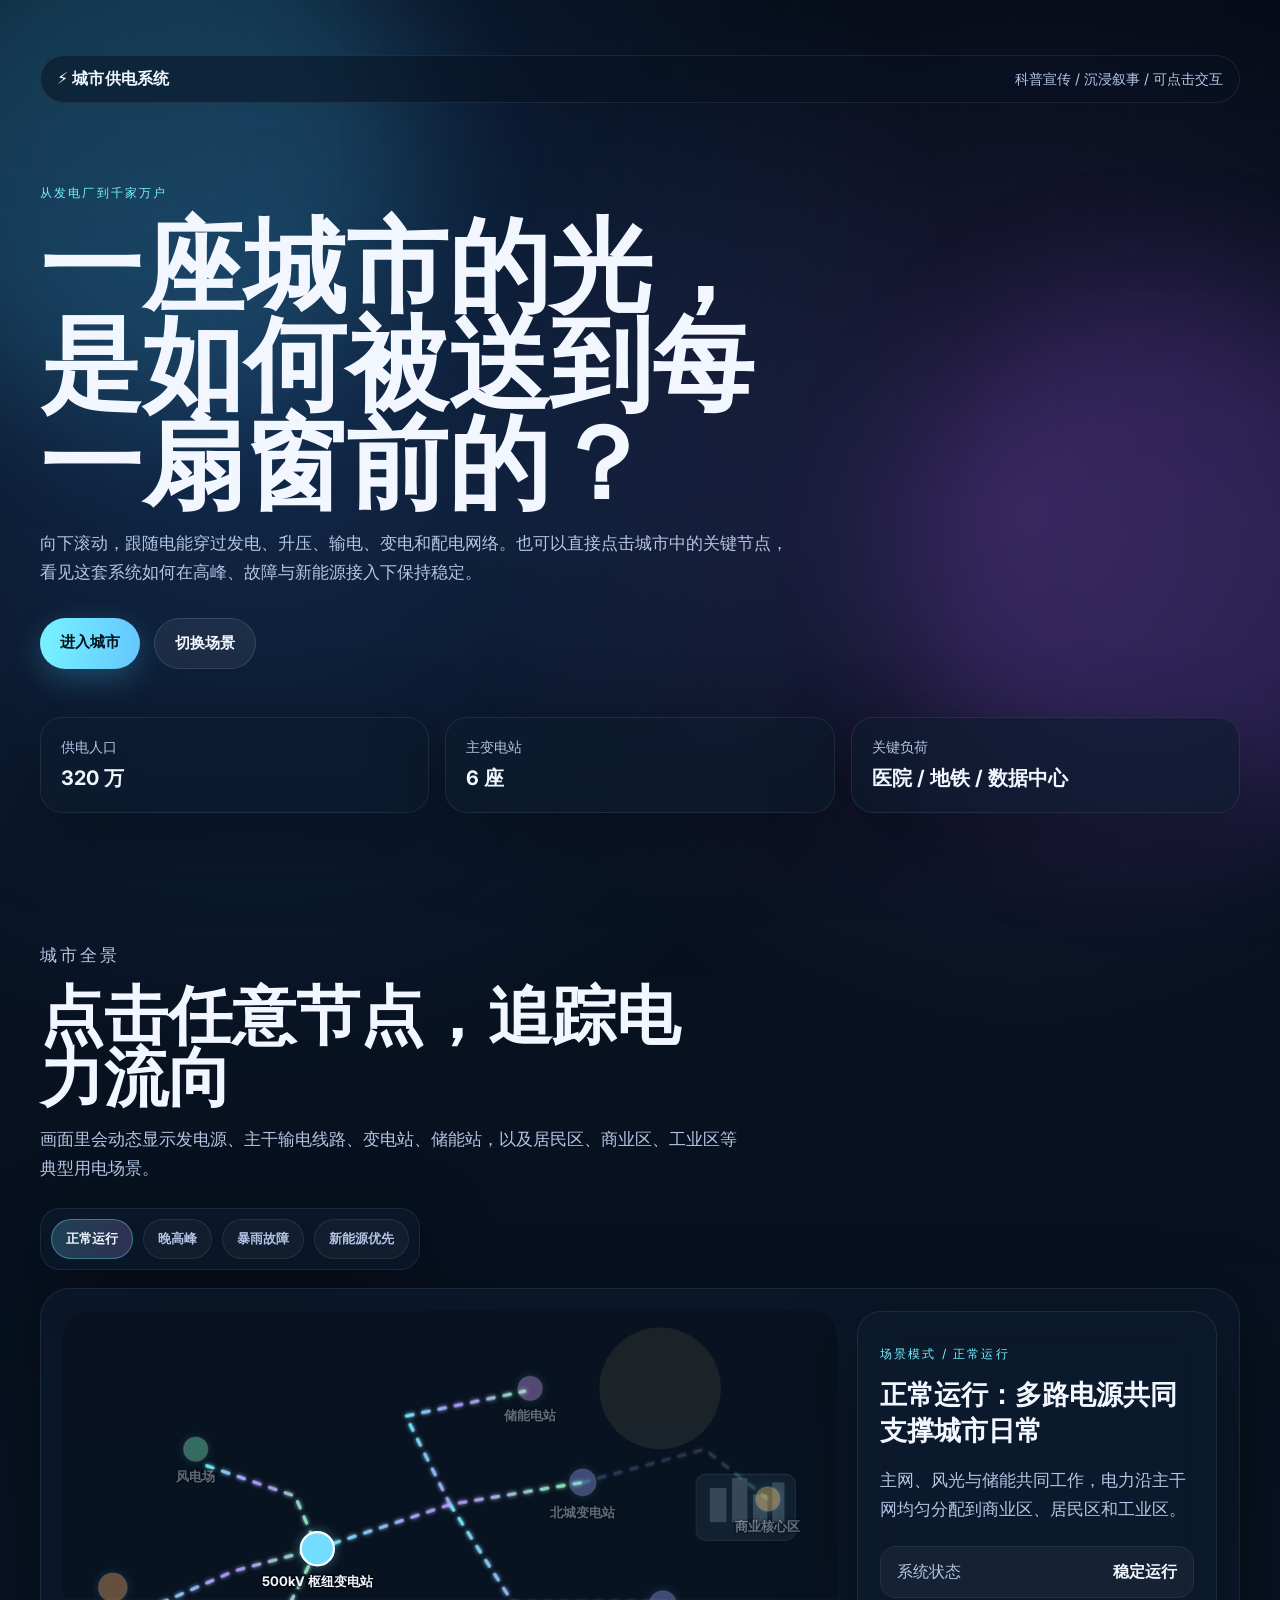
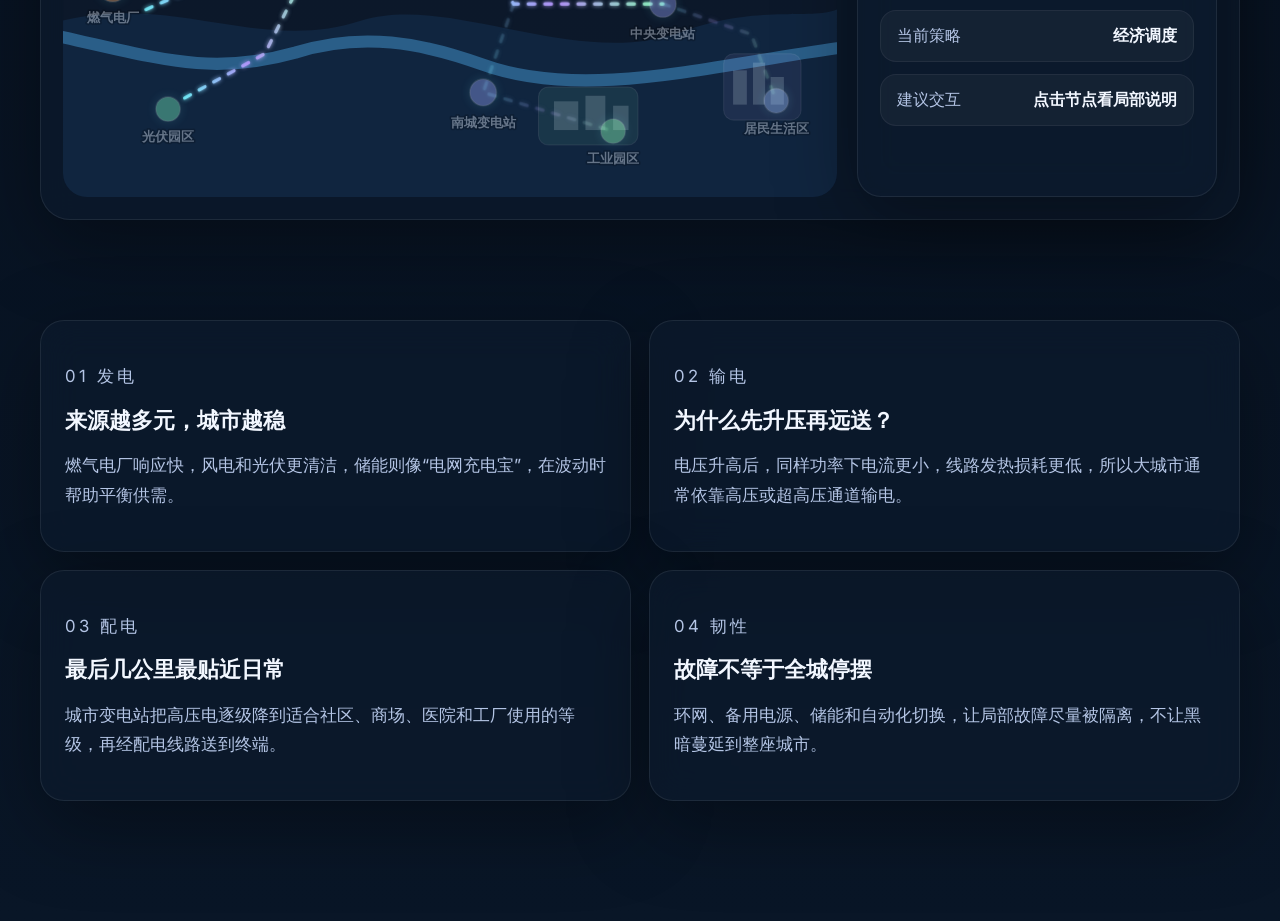
==== index.html @ 96abfd50 "initial deploy for city power immersive" ====
<!DOCTYPE html>
<html lang="zh-CN">
<head>
  <meta charset="UTF-8" />
  <meta name="viewport" content="width=device-width, initial-scale=1.0" />
  <title>城市供电系统 · 沉浸式科普</title>
  <link rel="preconnect" href="https://fonts.googleapis.com">
  <link rel="preconnect" href="https://fonts.gstatic.com" crossorigin>
  <link href="https://fonts.googleapis.com/css2?family=Inter:wght@400;500;600;700;800&display=swap" rel="stylesheet">
  <link rel="stylesheet" href="./styles.css" />
</head>
<body>
  <div class="ambient ambient-a"></div>
  <div class="ambient ambient-b"></div>
  <div class="grid"></div>

  <header class="hero section">
    <nav class="topbar">
      <div class="brand">⚡ 城市供电系统</div>
      <div class="tag">科普宣传 / 沉浸叙事 / 可点击交互</div>
    </nav>

    <div class="hero-copy reveal">
      <p class="eyebrow">从发电厂到千家万户</p>
      <h1>一座城市的光，<br/>是如何被送到每一扇窗前的？</h1>
      <p class="lede">向下滚动，跟随电能穿过发电、升压、输电、变电和配电网络。也可以直接点击城市中的关键节点，看见这套系统如何在高峰、故障与新能源接入下保持稳定。</p>
      <div class="hero-actions">
        <a href="#scene" class="button primary">进入城市</a>
        <button class="button secondary" id="cycle-mode">切换场景</button>
      </div>
    </div>

    <div class="hero-stats reveal">
      <div class="stat-card"><span>供电人口</span><strong>320 万</strong></div>
      <div class="stat-card"><span>主变电站</span><strong>6 座</strong></div>
      <div class="stat-card"><span>关键负荷</span><strong>医院 / 地铁 / 数据中心</strong></div>
    </div>
  </header>

  <main>
    <section id="scene" class="section scene-section">
      <div class="section-copy reveal">
        <p class="eyebrow">城市全景</p>
        <h2>点击任意节点，追踪电力流向</h2>
        <p>画面里会动态显示发电源、主干输电线路、变电站、储能站，以及居民区、商业区、工业区等典型用电场景。</p>
      </div>

      <div class="scene-wrap reveal">
        <div class="mode-panel">
          <button class="mode active" data-mode="normal">正常运行</button>
          <button class="mode" data-mode="peak">晚高峰</button>
          <button class="mode" data-mode="storm">暴雨故障</button>
          <button class="mode" data-mode="green">新能源优先</button>
        </div>

        <div class="scene-shell">
          <svg class="power-scene" viewBox="0 0 1400 880" role="img" aria-label="城市供电系统示意图">
            <defs>
              <linearGradient id="flowGradient" x1="0%" x2="100%">
                <stop offset="0%" stop-color="#77f2ff"/>
                <stop offset="50%" stop-color="#b995ff"/>
                <stop offset="100%" stop-color="#8dffb9"/>
              </linearGradient>
              <filter id="glow"><feGaussianBlur stdDeviation="4" result="blur"/><feMerge><feMergeNode in="blur"/><feMergeNode in="SourceGraphic"/></feMerge></filter>
            </defs>

            <g class="backdrop">
              <circle cx="1080" cy="140" r="110" class="halo"/>
              <rect x="0" y="520" width="1400" height="360" class="ground"/>
              <path d="M0 560 C200 510 360 620 540 560 C700 510 930 650 1120 580 C1260 530 1350 560 1400 540 L1400 880 L0 880 Z" class="terrain"/>
              <path d="M0 590 C180 630 270 660 420 618 C540 580 650 600 760 640 C940 705 1170 642 1400 610" class="river"/>
            </g>

            <g class="flow-lines" filter="url(#glow)">
              <path class="flow-line source-link" d="M150 540 L310 470 L460 430"/>
              <path class="flow-line source-link" d="M260 280 L420 335 L460 430"/>
              <path class="flow-line source-link" d="M220 700 L365 620 L460 430"/>
              <path class="flow-line trunk-link" d="M460 430 L700 350 L940 310"/>
              <path class="flow-line trunk-link" d="M700 350 L815 530 L1085 530"/>
              <path class="flow-line branch-link" d="M940 310 L1160 250 L1275 340"/>
              <path class="flow-line branch-link" d="M1085 530 L1245 585 L1290 705"/>
              <path class="flow-line branch-link" d="M815 530 L760 690 L995 760"/>
              <path class="flow-line storage-link" d="M700 350 L620 190 L835 145"/>
            </g>

            <g class="city-clusters">
              <rect x="1145" y="295" width="180" height="120" rx="18" class="district district-commercial"/>
              <rect x="1195" y="620" width="140" height="120" rx="18" class="district district-residential"/>
              <rect x="860" y="680" width="180" height="105" rx="18" class="district district-industrial"/>
            </g>

            <g class="mini-buildings">
              <rect x="1170" y="320" width="30" height="62" class="building"/>
              <rect x="1210" y="302" width="28" height="80" class="building"/>
              <rect x="1248" y="332" width="26" height="50" class="building"/>
              <rect x="1283" y="310" width="22" height="72" class="building"/>

              <rect x="1212" y="650" width="25" height="62" class="building"/>
              <rect x="1248" y="636" width="22" height="76" class="building"/>
              <rect x="1280" y="662" width="24" height="50" class="building"/>

              <rect x="888" y="706" width="44" height="52" class="building"/>
              <rect x="945" y="696" width="36" height="62" class="building"/>
              <rect x="995" y="714" width="28" height="44" class="building"/>
            </g>

            <g class="node-layer">
              <g class="node pulse" data-node="thermal" tabindex="0" transform="translate(90 500)">
                <circle r="26" class="node-core source"/>
                <text y="62">燃气电厂</text>
              </g>
              <g class="node pulse" data-node="wind" tabindex="0" transform="translate(240 250)">
                <circle r="22" class="node-core renewable"/>
                <text y="58">风电场</text>
              </g>
              <g class="node pulse" data-node="solar" tabindex="0" transform="translate(190 720)">
                <circle r="22" class="node-core renewable"/>
                <text y="58">光伏园区</text>
              </g>
              <g class="node pulse major" data-node="hub" tabindex="0" transform="translate(460 430)">
                <circle r="30" class="node-core hub"/>
                <text y="68">500kV 枢纽变电站</text>
              </g>
              <g class="node pulse" data-node="storage" tabindex="0" transform="translate(845 140)">
                <circle r="22" class="node-core storage"/>
                <text y="58">储能电站</text>
              </g>
              <g class="node pulse" data-node="subnorth" tabindex="0" transform="translate(940 310)">
                <circle r="24" class="node-core substation"/>
                <text y="62">北城变电站</text>
              </g>
              <g class="node pulse" data-node="subcentral" tabindex="0" transform="translate(1085 530)">
                <circle r="24" class="node-core substation"/>
                <text y="62">中央变电站</text>
              </g>
              <g class="node pulse" data-node="subsouth" tabindex="0" transform="translate(760 690)">
                <circle r="24" class="node-core substation"/>
                <text y="62">南城变电站</text>
              </g>
              <g class="node pulse" data-node="commercial" tabindex="0" transform="translate(1275 340)">
                <circle r="22" class="node-core load critical"/>
                <text y="58">商业核心区</text>
              </g>
              <g class="node pulse" data-node="residential" tabindex="0" transform="translate(1290 705)">
                <circle r="22" class="node-core load"/>
                <text y="58">居民生活区</text>
              </g>
              <g class="node pulse" data-node="industrial" tabindex="0" transform="translate(995 760)">
                <circle r="22" class="node-core load industrial"/>
                <text y="58">工业园区</text>
              </g>
            </g>
          </svg>

          <aside class="info-panel" id="info-panel">
            <div class="panel-top">
              <p class="eyebrow" id="panel-kicker">系统总览</p>
              <h3 id="panel-title">城市供电是一个“接力系统”</h3>
            </div>
            <p id="panel-description">发电源先把一次能源转成电，再经过升压远距离输送，到了城区通过变电站降压，最后送进楼宇、工厂和交通设施。点击左侧节点可以查看它在整张网络中的作用。</p>
            <ul class="panel-metrics" id="panel-metrics">
              <li><span>当前负载</span><strong>68%</strong></li>
              <li><span>供电影响</span><strong>全城主干网</strong></li>
              <li><span>科普重点</span><strong>升压降损 / 分层调度</strong></li>
            </ul>
          </aside>
        </div>
      </div>
    </section>

    <section class="section story-section">
      <div class="story-grid reveal">
        <article class="story-card">
          <p class="eyebrow">01 发电</p>
          <h3>来源越多元，城市越稳</h3>
          <p>燃气电厂响应快，风电和光伏更清洁，储能则像“电网充电宝”，在波动时帮助平衡供需。</p>
        </article>
        <article class="story-card">
          <p class="eyebrow">02 输电</p>
          <h3>为什么先升压再远送？</h3>
          <p>电压升高后，同样功率下电流更小，线路发热损耗更低，所以大城市通常依靠高压或超高压通道输电。</p>
        </article>
        <article class="story-card">
          <p class="eyebrow">03 配电</p>
          <h3>最后几公里最贴近日常</h3>
          <p>城市变电站把高压电逐级降到适合社区、商场、医院和工厂使用的等级，再经配电线路送到终端。</p>
        </article>
        <article class="story-card">
          <p class="eyebrow">04 韧性</p>
          <h3>故障不等于全城停摆</h3>
          <p>环网、备用电源、储能和自动化切换，让局部故障尽量被隔离，不让黑暗蔓延到整座城市。</p>
        </article>
      </div>
    </section>
  </main>

  <script src="./script.js"></script>
</body>
</html>
---- styles.css ----
:root {
  --bg: #07111f;
  --bg-soft: rgba(10, 24, 42, 0.74);
  --line: rgba(132, 224, 255, 0.36);
  --text: #f2f7ff;
  --muted: #b4c5e5;
  --cyan: #77f2ff;
  --violet: #b995ff;
  --green: #8dffb9;
  --amber: #ffc870;
  --danger: #ff7f96;
  --card: rgba(13, 27, 46, 0.64);
  --shadow: 0 24px 80px rgba(0, 0, 0, 0.35);
}

* { box-sizing: border-box; }
html { scroll-behavior: smooth; }
body {
  margin: 0;
  font-family: "Inter", system-ui, sans-serif;
  color: var(--text);
  background:
    radial-gradient(circle at 20% 15%, rgba(67, 144, 255, 0.22), transparent 30%),
    radial-gradient(circle at 80% 20%, rgba(179, 108, 255, 0.16), transparent 25%),
    linear-gradient(180deg, #040b16 0%, #07111f 42%, #091627 100%);
  min-height: 100vh;
  overflow-x: hidden;
}

.ambient {
  position: fixed;
  inset: auto;
  width: 34rem;
  height: 34rem;
  border-radius: 50%;
  filter: blur(70px);
  opacity: .18;
  pointer-events: none;
}
.ambient-a { top: -8rem; left: -8rem; background: #47d5ff; }
.ambient-b { right: -10rem; top: 18rem; background: #a45dff; }
.grid {
  position: fixed;
  inset: 0;
  background-image: linear-gradient(rgba(255,255,255,.04) 1px, transparent 1px), linear-gradient(90deg, rgba(255,255,255,.04) 1px, transparent 1px);
  background-size: 42px 42px;
  mask-image: linear-gradient(180deg, rgba(255,255,255,.35), transparent 90%);
  pointer-events: none;
}

.section { position: relative; width: min(1200px, calc(100% - 40px)); margin: 0 auto; }
.hero { min-height: 100vh; display: grid; align-content: center; padding: 28px 0 60px; }
.topbar {
  display: flex; justify-content: space-between; align-items: center;
  padding: 12px 16px; margin-bottom: 70px;
  border: 1px solid rgba(255,255,255,.08); border-radius: 999px;
  background: rgba(9, 19, 35, .55); backdrop-filter: blur(14px);
}
.brand { font-weight: 800; letter-spacing: .02em; }
.tag { color: var(--muted); font-size: 14px; }
.hero-copy { max-width: 760px; }
.eyebrow { text-transform: uppercase; letter-spacing: .18em; font-size: 12px; color: var(--cyan); margin-bottom: 14px; }
.hero h1, .section h2 { margin: 0 0 18px; line-height: .96; }
.hero h1 { font-size: clamp(3rem, 8vw, 6.6rem); font-weight: 800; }
.lede, .section-copy p, .story-card p, #panel-description { color: var(--muted); line-height: 1.75; font-size: 1.05rem; }
.hero-actions { display: flex; gap: 14px; margin-top: 30px; flex-wrap: wrap; }
.button {
  appearance: none; border: 0; cursor: pointer; text-decoration: none;
  padding: 14px 20px; border-radius: 999px; font-weight: 700; font-size: .95rem;
  transition: transform .25s ease, box-shadow .25s ease, background .25s ease;
}
.button:hover { transform: translateY(-2px); }
.primary { background: linear-gradient(90deg, var(--cyan), #65c7ff); color: #04111b; box-shadow: 0 10px 30px rgba(88, 208, 255, .25); }
.secondary { background: rgba(255,255,255,.06); color: var(--text); border: 1px solid rgba(255,255,255,.12); }
.hero-stats { margin-top: 48px; display: grid; grid-template-columns: repeat(3, minmax(0, 1fr)); gap: 16px; }
.stat-card, .story-card, .info-panel, .scene-shell, .mode-panel {
  background: var(--card); border: 1px solid rgba(255,255,255,.08); box-shadow: var(--shadow); backdrop-filter: blur(18px);
}
.stat-card { padding: 20px; border-radius: 22px; }
.stat-card span { display: block; color: var(--muted); font-size: .9rem; margin-bottom: 8px; }
.stat-card strong { font-size: 1.25rem; }

.scene-section { padding: 24px 0 30px; }
.section-copy { max-width: 700px; margin-bottom: 24px; }
.section h2 { font-size: clamp(2rem, 5vw, 4rem); }
.scene-wrap { display: grid; gap: 18px; }
.mode-panel { display: flex; gap: 10px; flex-wrap: wrap; padding: 10px; border-radius: 20px; width: fit-content; }
.mode {
  border: 1px solid rgba(255,255,255,.08); background: rgba(255,255,255,.04); color: var(--muted);
  padding: 10px 14px; border-radius: 999px; cursor: pointer; font-weight: 600;
}
.mode.active { background: linear-gradient(90deg, rgba(119,242,255,.2), rgba(185,149,255,.22)); color: var(--text); border-color: rgba(119,242,255,.35); }
.scene-shell {
  display: grid; grid-template-columns: minmax(0, 1.7fr) 360px; gap: 20px;
  padding: 22px; border-radius: 30px;
}
.power-scene { width: 100%; height: auto; display: block; border-radius: 24px; background: linear-gradient(180deg, rgba(8,18,31,.86), rgba(8,20,34,.95)); }
.info-panel { border-radius: 24px; padding: 22px; align-self: stretch; }
#panel-title { margin: 10px 0 12px; font-size: 1.7rem; }
.panel-metrics { list-style: none; padding: 0; margin: 22px 0 0; display: grid; gap: 12px; }
.panel-metrics li {
  display: flex; justify-content: space-between; gap: 12px; padding: 14px 16px;
  background: rgba(255,255,255,.04); border-radius: 16px; border: 1px solid rgba(255,255,255,.06);
}
.panel-metrics span { color: var(--muted); }

.halo { fill: rgba(255, 230, 140, .08); }
.ground { fill: rgba(16, 31, 52, .5); }
.terrain { fill: rgba(19, 42, 71, .72); }
.river { fill: none; stroke: rgba(84, 186, 255, .38); stroke-width: 22; stroke-linecap: round; }
.district { fill: rgba(255,255,255,.045); stroke: rgba(255,255,255,.08); stroke-width: 2; }
.district-commercial { fill: rgba(130, 200, 255, .08); }
.district-residential { fill: rgba(196, 162, 255, .08); }
.district-industrial { fill: rgba(140, 255, 185, .08); }
.building { fill: rgba(221, 241, 255, .18); }
.flow-line {
  fill: none; stroke: url(#flowGradient); stroke-width: 6; stroke-linecap: round;
  stroke-dasharray: 12 18; animation: dash 8s linear infinite;
  opacity: .9;
}
.branch-link { animation-duration: 10s; }
.storage-link { animation-duration: 6s; }
@keyframes dash { to { stroke-dashoffset: -300; } }

.node { cursor: pointer; outline: none; }
.node text {
  fill: var(--text); font-size: 24px; font-weight: 700; text-anchor: middle;
  paint-order: stroke; stroke: rgba(0,0,0,.45); stroke-width: 6px; stroke-linejoin: round;
}
.node-core { stroke: rgba(255,255,255,.28); stroke-width: 3; }
.source { fill: #ffb36d; }
.renewable { fill: #7effc5; }
.hub { fill: #72ddff; }
.substation { fill: #9aa8ff; }
.storage { fill: #d1a3ff; }
.load { fill: #97bfff; }
.industrial { fill: #8dffb9; }
.critical { fill: #ffd270; }
.pulse .node-core { filter: drop-shadow(0 0 10px rgba(119,242,255,.36)); }
.pulse::after { content: ""; }
.node.active .node-core, .node:focus .node-core { stroke: white; stroke-width: 4; }
.node.dimmed { opacity: .38; }
.flow-line.dimmed { opacity: .16; }
.flow-line.alert { stroke: var(--danger); }

.story-section { padding: 70px 0 120px; }
.story-grid { display: grid; grid-template-columns: repeat(2, minmax(0, 1fr)); gap: 18px; }
.story-card { padding: 24px; border-radius: 24px; }
.story-card h3 { margin: 0 0 12px; font-size: 1.35rem; }

.reveal { opacity: 0; transform: translateY(24px); transition: opacity .7s ease, transform .7s ease; }
.reveal.in { opacity: 1; transform: translateY(0); }

body[data-mode="peak"] .flow-line { stroke-width: 7.5; }
body[data-mode="peak"] .district-residential, body[data-mode="peak"] .district-commercial { fill: rgba(255, 203, 126, .12); }
body[data-mode="storm"] .source-link:nth-of-type(3),
body[data-mode="storm"] .branch-link:nth-of-type(2) { opacity: .12; }
body[data-mode="storm"] .district { filter: saturate(.75); }
body[data-mode="green"] .renewable, body[data-mode="green"] .storage { filter: drop-shadow(0 0 18px rgba(141,255,185,.7)); }
body[data-mode="green"] .source { opacity: .56; }

@media (max-width: 980px) {
  .hero-stats, .story-grid, .scene-shell { grid-template-columns: 1fr; }
  .scene-shell { padding: 16px; }
  .info-panel { order: -1; }
}

@media (max-width: 680px) {
  .section { width: min(100% - 24px, 1200px); }
  .topbar { border-radius: 20px; align-items: flex-start; flex-direction: column; gap: 8px; }
  .hero { padding-top: 16px; }
  .hero h1 { line-height: 1.02; }
  .power-scene .node text { font-size: 28px; }
}
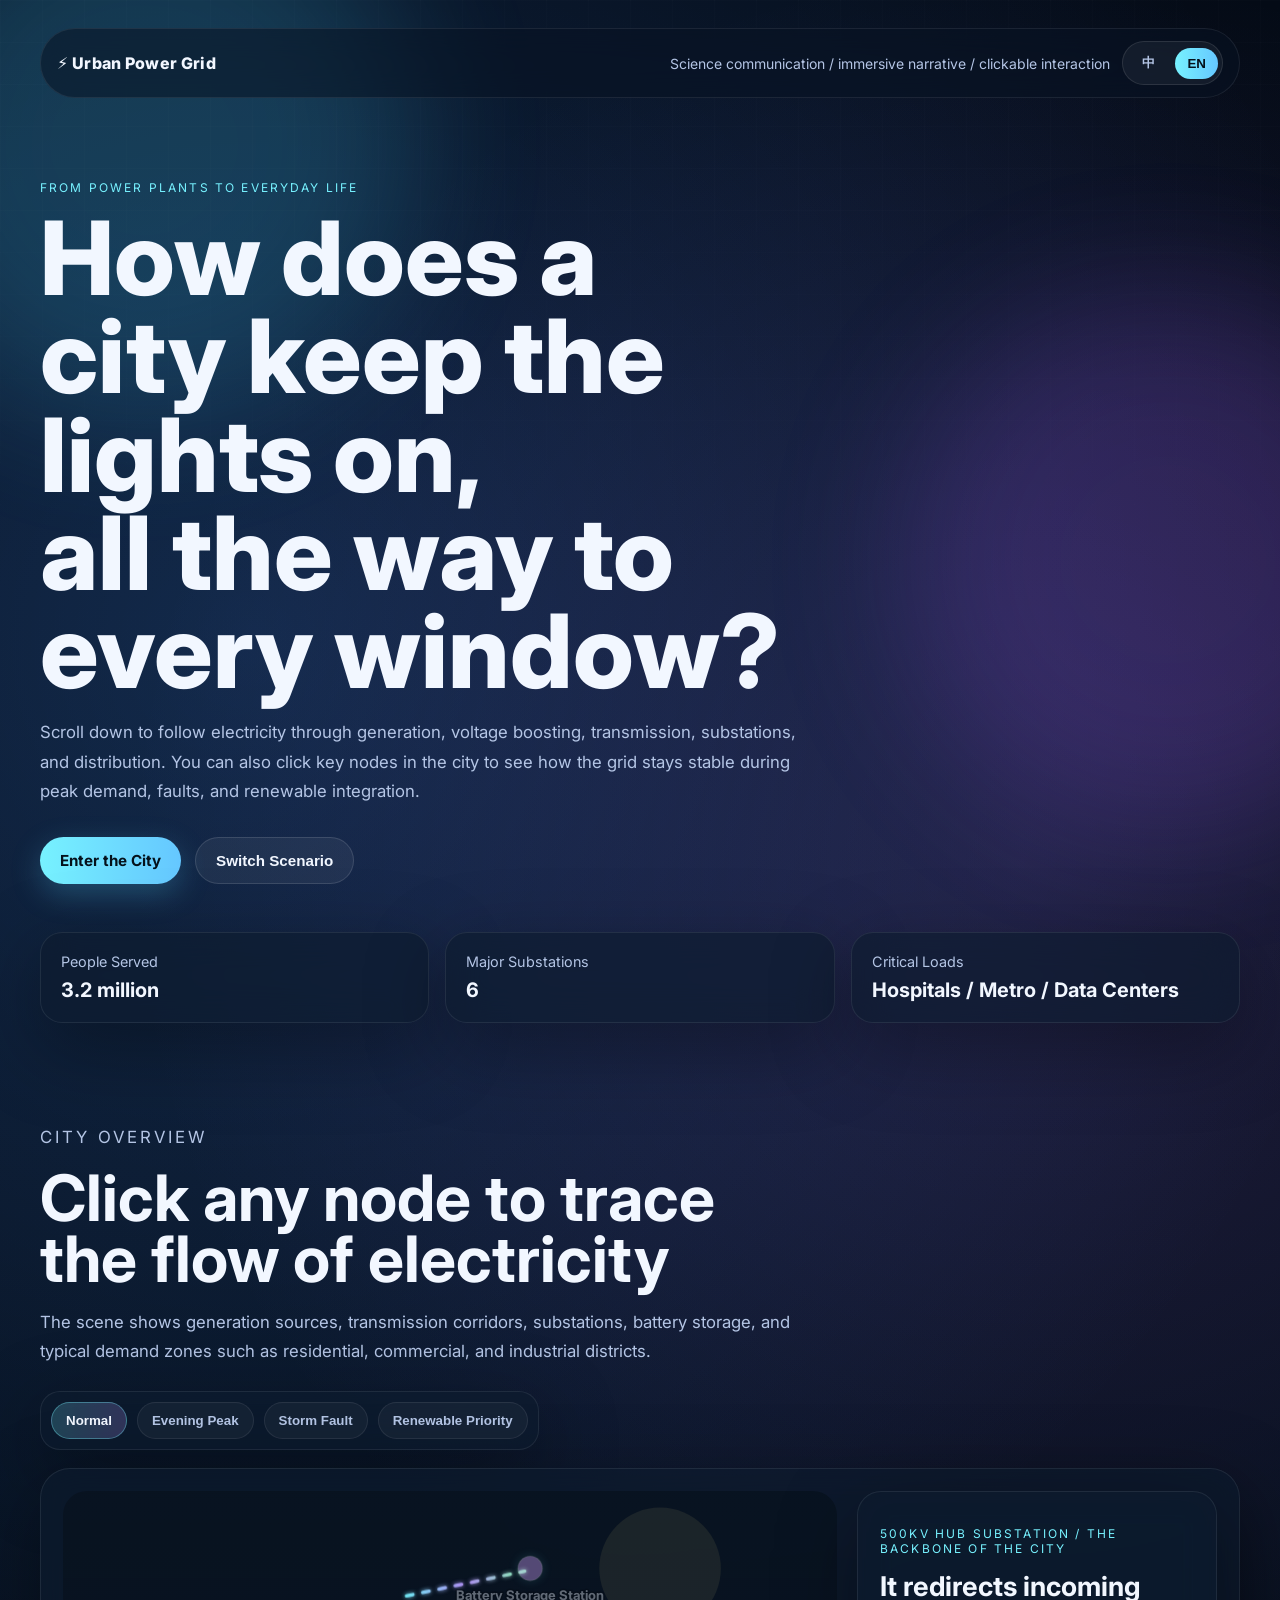
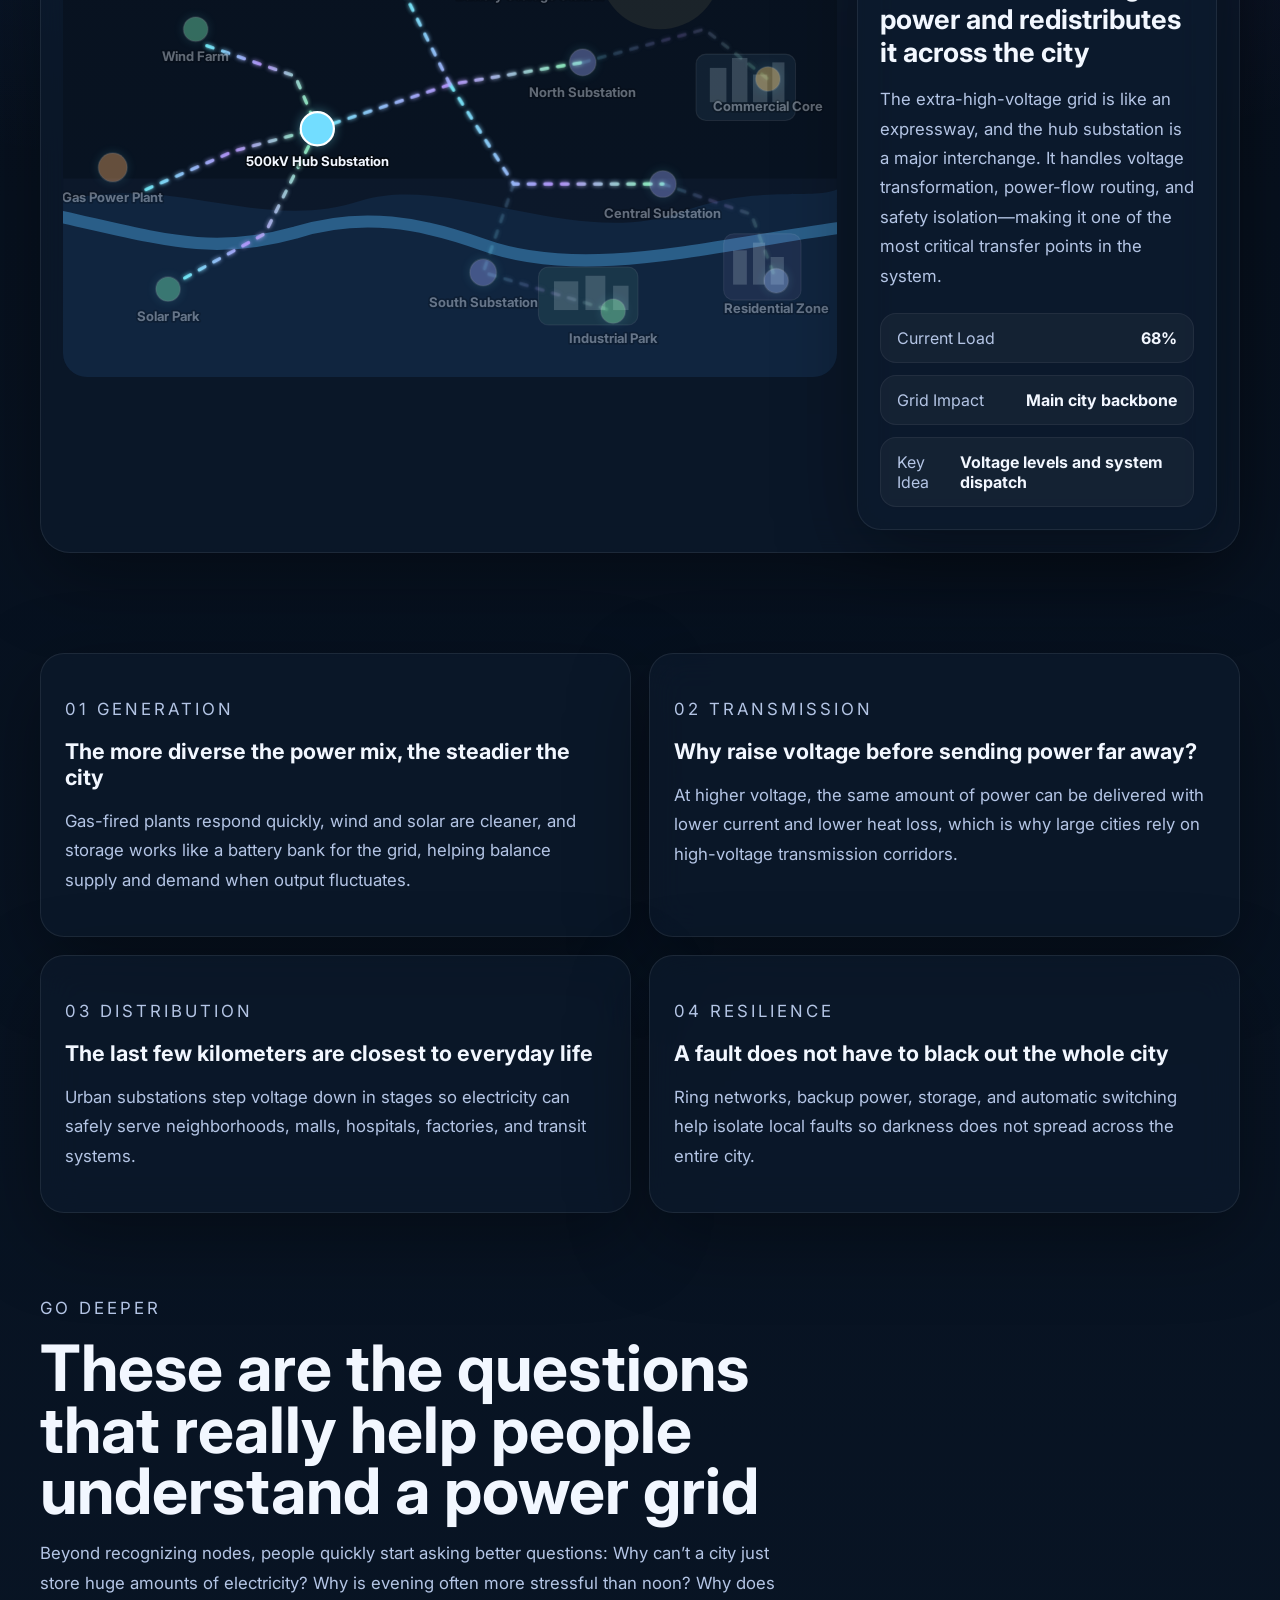
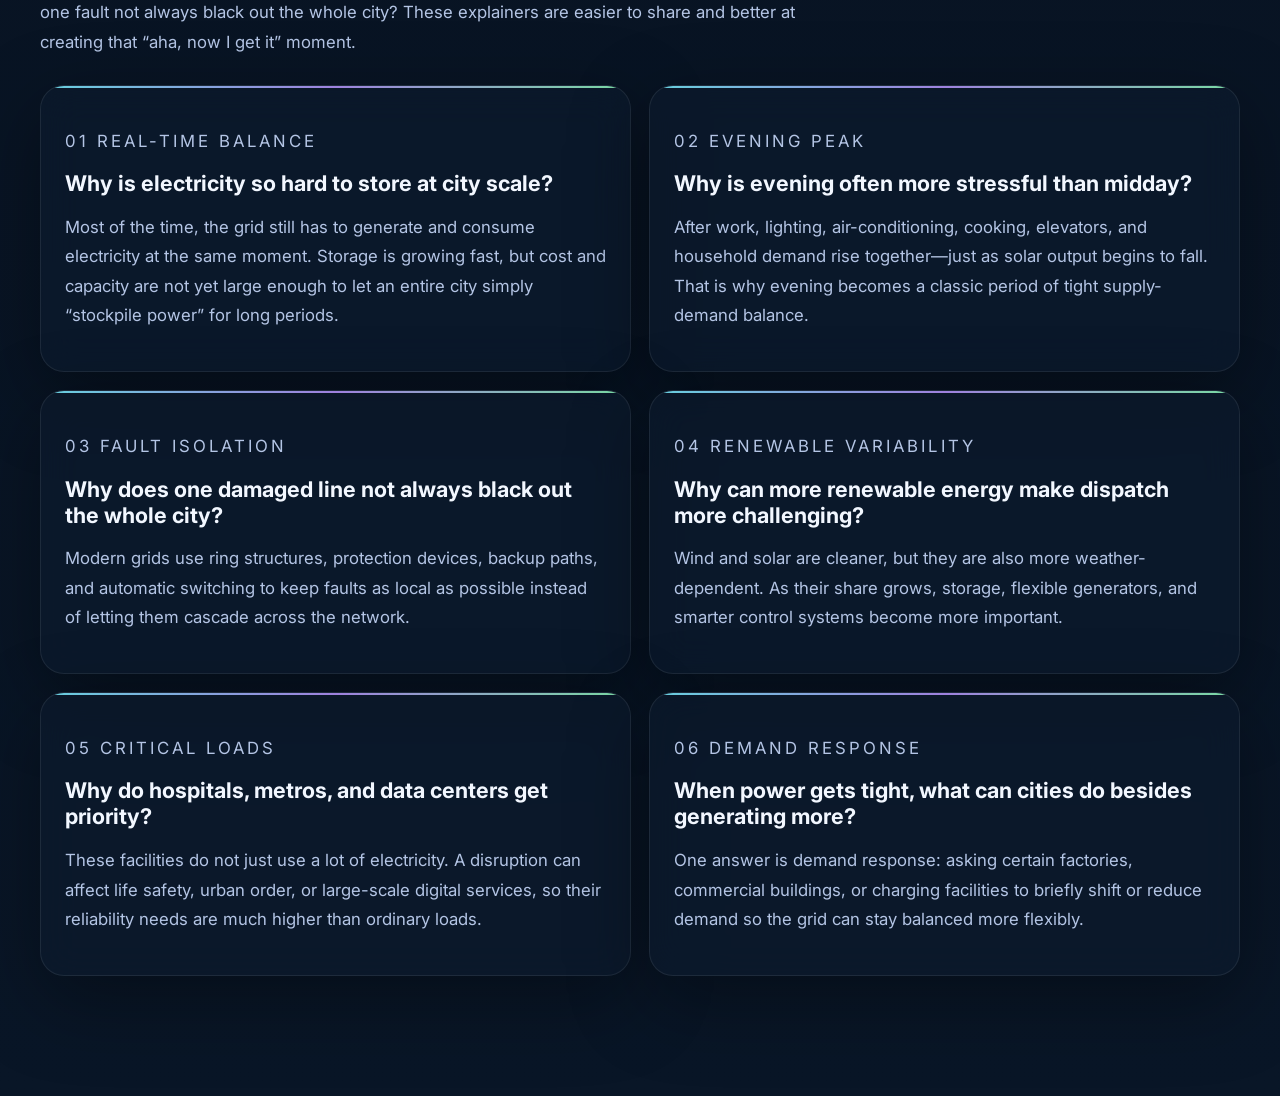
==== commit e59f4a52: "feat: add bilingual support and deeper explainers" ====
--- a/index.html
+++ b/index.html
@@ -16,41 +16,47 @@
 
   <header class="hero section">
     <nav class="topbar">
-      <div class="brand">⚡ 城市供电系统</div>
-      <div class="tag">科普宣传 / 沉浸叙事 / 可点击交互</div>
+      <div class="brand" data-i18n="brand">⚡ 城市供电系统</div>
+      <div class="topbar-right">
+        <div class="tag" data-i18n="topbarTag">科普宣传 / 沉浸叙事 / 可点击交互</div>
+        <div class="lang-switch" role="group" aria-label="Language switcher">
+          <button class="lang-button active" data-lang="zh" aria-pressed="true">中</button>
+          <button class="lang-button" data-lang="en" aria-pressed="false">EN</button>
+        </div>
+      </div>
     </nav>
 
     <div class="hero-copy reveal">
-      <p class="eyebrow">从发电厂到千家万户</p>
-      <h1>一座城市的光，<br/>是如何被送到每一扇窗前的？</h1>
-      <p class="lede">向下滚动，跟随电能穿过发电、升压、输电、变电和配电网络。也可以直接点击城市中的关键节点，看见这套系统如何在高峰、故障与新能源接入下保持稳定。</p>
+      <p class="eyebrow" data-i18n="heroEyebrow">从发电厂到千家万户</p>
+      <h1 data-i18n-html="heroTitle">一座城市的光，<br/>是如何被送到每一扇窗前的？</h1>
+      <p class="lede" data-i18n="heroLede">向下滚动，跟随电能穿过发电、升压、输电、变电和配电网络。也可以直接点击城市中的关键节点，看见这套系统如何在高峰、故障与新能源接入下保持稳定。</p>
       <div class="hero-actions">
-        <a href="#scene" class="button primary">进入城市</a>
-        <button class="button secondary" id="cycle-mode">切换场景</button>
+        <a href="#scene" class="button primary" data-i18n="enterCity">进入城市</a>
+        <button class="button secondary" id="cycle-mode" data-i18n="switchScenario">切换场景</button>
       </div>
     </div>
 
     <div class="hero-stats reveal">
-      <div class="stat-card"><span>供电人口</span><strong>320 万</strong></div>
-      <div class="stat-card"><span>主变电站</span><strong>6 座</strong></div>
-      <div class="stat-card"><span>关键负荷</span><strong>医院 / 地铁 / 数据中心</strong></div>
+      <div class="stat-card"><span data-i18n="statPopulationLabel">供电人口</span><strong data-i18n="statPopulationValue">320 万</strong></div>
+      <div class="stat-card"><span data-i18n="statSubstationsLabel">主变电站</span><strong data-i18n="statSubstationsValue">6 座</strong></div>
+      <div class="stat-card"><span data-i18n="statLoadsLabel">关键负荷</span><strong data-i18n="statLoadsValue">医院 / 地铁 / 数据中心</strong></div>
     </div>
   </header>
 
   <main>
     <section id="scene" class="section scene-section">
       <div class="section-copy reveal">
-        <p class="eyebrow">城市全景</p>
-        <h2>点击任意节点，追踪电力流向</h2>
-        <p>画面里会动态显示发电源、主干输电线路、变电站、储能站，以及居民区、商业区、工业区等典型用电场景。</p>
+        <p class="eyebrow" data-i18n="sceneEyebrow">城市全景</p>
+        <h2 data-i18n="sceneTitle">点击任意节点，追踪电力流向</h2>
+        <p data-i18n="sceneDescription">画面里会动态显示发电源、主干输电线路、变电站、储能站，以及居民区、商业区、工业区等典型用电场景。</p>
       </div>
 
       <div class="scene-wrap reveal">
         <div class="mode-panel">
-          <button class="mode active" data-mode="normal">正常运行</button>
-          <button class="mode" data-mode="peak">晚高峰</button>
-          <button class="mode" data-mode="storm">暴雨故障</button>
-          <button class="mode" data-mode="green">新能源优先</button>
+          <button class="mode active" data-mode="normal" data-i18n="modeNormal">正常运行</button>
+          <button class="mode" data-mode="peak" data-i18n="modePeak">晚高峰</button>
+          <button class="mode" data-mode="storm" data-i18n="modeStorm">暴雨故障</button>
+          <button class="mode" data-mode="green" data-i18n="modeGreen">新能源优先</button>
         </div>
 
         <div class="scene-shell">
@@ -107,47 +113,47 @@
             <g class="node-layer">
               <g class="node pulse" data-node="thermal" tabindex="0" transform="translate(90 500)">
                 <circle r="26" class="node-core source"/>
-                <text y="62">燃气电厂</text>
+                <text y="62" data-node-label="thermal">燃气电厂</text>
               </g>
               <g class="node pulse" data-node="wind" tabindex="0" transform="translate(240 250)">
                 <circle r="22" class="node-core renewable"/>
-                <text y="58">风电场</text>
+                <text y="58" data-node-label="wind">风电场</text>
               </g>
               <g class="node pulse" data-node="solar" tabindex="0" transform="translate(190 720)">
                 <circle r="22" class="node-core renewable"/>
-                <text y="58">光伏园区</text>
+                <text y="58" data-node-label="solar">光伏园区</text>
               </g>
               <g class="node pulse major" data-node="hub" tabindex="0" transform="translate(460 430)">
                 <circle r="30" class="node-core hub"/>
-                <text y="68">500kV 枢纽变电站</text>
+                <text y="68" data-node-label="hub">500kV 枢纽变电站</text>
               </g>
               <g class="node pulse" data-node="storage" tabindex="0" transform="translate(845 140)">
                 <circle r="22" class="node-core storage"/>
-                <text y="58">储能电站</text>
+                <text y="58" data-node-label="storage">储能电站</text>
               </g>
               <g class="node pulse" data-node="subnorth" tabindex="0" transform="translate(940 310)">
                 <circle r="24" class="node-core substation"/>
-                <text y="62">北城变电站</text>
+                <text y="62" data-node-label="subnorth">北城变电站</text>
               </g>
               <g class="node pulse" data-node="subcentral" tabindex="0" transform="translate(1085 530)">
                 <circle r="24" class="node-core substation"/>
-                <text y="62">中央变电站</text>
+                <text y="62" data-node-label="subcentral">中央变电站</text>
               </g>
               <g class="node pulse" data-node="subsouth" tabindex="0" transform="translate(760 690)">
                 <circle r="24" class="node-core substation"/>
-                <text y="62">南城变电站</text>
+                <text y="62" data-node-label="subsouth">南城变电站</text>
               </g>
               <g class="node pulse" data-node="commercial" tabindex="0" transform="translate(1275 340)">
                 <circle r="22" class="node-core load critical"/>
-                <text y="58">商业核心区</text>
+                <text y="58" data-node-label="commercial">商业核心区</text>
               </g>
               <g class="node pulse" data-node="residential" tabindex="0" transform="translate(1290 705)">
                 <circle r="22" class="node-core load"/>
-                <text y="58">居民生活区</text>
+                <text y="58" data-node-label="residential">居民生活区</text>
               </g>
               <g class="node pulse" data-node="industrial" tabindex="0" transform="translate(995 760)">
                 <circle r="22" class="node-core load industrial"/>
-                <text y="58">工业园区</text>
+                <text y="58" data-node-label="industrial">工业园区</text>
               </g>
             </g>
           </svg>
@@ -171,24 +177,65 @@
     <section class="section story-section">
       <div class="story-grid reveal">
         <article class="story-card">
-          <p class="eyebrow">01 发电</p>
-          <h3>来源越多元，城市越稳</h3>
-          <p>燃气电厂响应快，风电和光伏更清洁，储能则像“电网充电宝”，在波动时帮助平衡供需。</p>
-        </article>
-        <article class="story-card">
-          <p class="eyebrow">02 输电</p>
-          <h3>为什么先升压再远送？</h3>
-          <p>电压升高后，同样功率下电流更小，线路发热损耗更低，所以大城市通常依靠高压或超高压通道输电。</p>
-        </article>
-        <article class="story-card">
-          <p class="eyebrow">03 配电</p>
-          <h3>最后几公里最贴近日常</h3>
-          <p>城市变电站把高压电逐级降到适合社区、商场、医院和工厂使用的等级，再经配电线路送到终端。</p>
-        </article>
-        <article class="story-card">
-          <p class="eyebrow">04 韧性</p>
-          <h3>故障不等于全城停摆</h3>
-          <p>环网、备用电源、储能和自动化切换，让局部故障尽量被隔离，不让黑暗蔓延到整座城市。</p>
+          <p class="eyebrow" data-i18n="story1Eyebrow">01 发电</p>
+          <h3 data-i18n="story1Title">来源越多元，城市越稳</h3>
+          <p data-i18n="story1Description">燃气电厂响应快，风电和光伏更清洁，储能则像“电网充电宝”，在波动时帮助平衡供需。</p>
+        </article>
+        <article class="story-card">
+          <p class="eyebrow" data-i18n="story2Eyebrow">02 输电</p>
+          <h3 data-i18n="story2Title">为什么先升压再远送？</h3>
+          <p data-i18n="story2Description">电压升高后，同样功率下电流更小，线路发热损耗更低，所以大城市通常依靠高压或超高压通道输电。</p>
+        </article>
+        <article class="story-card">
+          <p class="eyebrow" data-i18n="story3Eyebrow">03 配电</p>
+          <h3 data-i18n="story3Title">最后几公里最贴近日常</h3>
+          <p data-i18n="story3Description">城市变电站把高压电逐级降到适合社区、商场、医院和工厂使用的等级，再经配电线路送到终端。</p>
+        </article>
+        <article class="story-card">
+          <p class="eyebrow" data-i18n="story4Eyebrow">04 韧性</p>
+          <h3 data-i18n="story4Title">故障不等于全城停摆</h3>
+          <p data-i18n="story4Description">环网、备用电源、储能和自动化切换，让局部故障尽量被隔离，不让黑暗蔓延到整座城市。</p>
+        </article>
+      </div>
+    </section>
+
+    <section class="section knowledge-section">
+      <div class="section-copy reveal knowledge-copy">
+        <p class="eyebrow" data-i18n="knowledgeEyebrow">继续展开</p>
+        <h2 data-i18n="knowledgeTitle">这些问题，才是最容易让人“看懂电网”的入口</h2>
+        <p data-i18n="knowledgeIntro">除了认识节点，还可以继续追问：为什么不能把电大量存起来？为什么傍晚更紧张？为什么故障不一定会变成全城停电？下面这组知识点更适合对外传播，也更容易让第一次接触的人产生“原来如此”的感觉。</p>
+      </div>
+
+      <div class="knowledge-grid reveal">
+        <article class="knowledge-card">
+          <p class="eyebrow" data-i18n="knowledge1Eyebrow">01 实时平衡</p>
+          <h3 data-i18n="knowledge1Title">为什么电网很难像水库一样“把电存起来”？</h3>
+          <p data-i18n="knowledge1Description">大多数时候，电网依然需要边发边用。储能正在变多，但容量和成本还不足以让整座城市长期“囤电”，所以调度系统必须持续平衡供需。</p>
+        </article>
+        <article class="knowledge-card">
+          <p class="eyebrow" data-i18n="knowledge2Eyebrow">02 晚高峰</p>
+          <h3 data-i18n="knowledge2Title">为什么傍晚常常比中午更吃紧？</h3>
+          <p data-i18n="knowledge2Description">下班后，照明、空调、电梯、做饭等负荷叠加上来，而光伏出力却在下降，于是傍晚成了最典型的供需紧平衡时段。</p>
+        </article>
+        <article class="knowledge-card">
+          <p class="eyebrow" data-i18n="knowledge3Eyebrow">03 故障隔离</p>
+          <h3 data-i18n="knowledge3Title">为什么一条线路出问题，不一定全城一起黑？</h3>
+          <p data-i18n="knowledge3Description">现代电网会通过环网结构、保护装置、备用通道和自动切换，把故障尽量局限在局部区域，不让影响层层蔓延。</p>
+        </article>
+        <article class="knowledge-card">
+          <p class="eyebrow" data-i18n="knowledge4Eyebrow">04 新能源波动</p>
+          <h3 data-i18n="knowledge4Title">为什么新能源越多，调度反而越考验系统能力？</h3>
+          <p data-i18n="knowledge4Description">风和太阳更清洁，但也更受天气影响。新能源占比提高后，储能、灵活机组和更聪明的调度算法就变得更关键。</p>
+        </article>
+        <article class="knowledge-card">
+          <p class="eyebrow" data-i18n="knowledge5Eyebrow">05 关键负荷</p>
+          <h3 data-i18n="knowledge5Title">为什么医院、地铁、数据中心要被优先保障？</h3>
+          <p data-i18n="knowledge5Description">这些设施不仅耗电，而且一旦中断会直接影响生命安全、交通秩序或大范围数字服务，所以可靠性要求远高于普通负荷。</p>
+        </article>
+        <article class="knowledge-card">
+          <p class="eyebrow" data-i18n="knowledge6Eyebrow">06 需求响应</p>
+          <h3 data-i18n="knowledge6Title">电不够时，除了“多发电”，还能怎么做？</h3>
+          <p data-i18n="knowledge6Description">答案之一叫需求响应：让部分工业园区、商业楼宇或充电设施在关键时刻短暂错峰，用更柔性的方式帮助电网稳住平衡。</p>
         </article>
       </div>
     </section>
@@ -196,4 +243,4 @@
 
   <script src="./script.js"></script>
 </body>
-</html>+</html>
--- a/styles.css
+++ b/styles.css
@@ -52,17 +52,45 @@
 .hero { min-height: 100vh; display: grid; align-content: center; padding: 28px 0 60px; }
 .topbar {
   display: flex; justify-content: space-between; align-items: center;
+  gap: 16px;
   padding: 12px 16px; margin-bottom: 70px;
   border: 1px solid rgba(255,255,255,.08); border-radius: 999px;
   background: rgba(9, 19, 35, .55); backdrop-filter: blur(14px);
 }
 .brand { font-weight: 800; letter-spacing: .02em; }
+.topbar-right { display: flex; align-items: center; gap: 12px; flex-wrap: wrap; justify-content: flex-end; }
 .tag { color: var(--muted); font-size: 14px; }
+.lang-switch {
+  display: inline-flex;
+  align-items: center;
+  gap: 6px;
+  padding: 4px;
+  border-radius: 999px;
+  background: rgba(255,255,255,.05);
+  border: 1px solid rgba(255,255,255,.1);
+}
+.lang-button {
+  appearance: none;
+  border: 0;
+  cursor: pointer;
+  min-width: 42px;
+  padding: 8px 12px;
+  border-radius: 999px;
+  background: transparent;
+  color: var(--muted);
+  font-weight: 700;
+  transition: background .2s ease, color .2s ease, transform .2s ease;
+}
+.lang-button:hover { transform: translateY(-1px); color: var(--text); }
+.lang-button.active {
+  color: #04111b;
+  background: linear-gradient(90deg, var(--cyan), #65c7ff);
+}
 .hero-copy { max-width: 760px; }
 .eyebrow { text-transform: uppercase; letter-spacing: .18em; font-size: 12px; color: var(--cyan); margin-bottom: 14px; }
 .hero h1, .section h2 { margin: 0 0 18px; line-height: .96; }
 .hero h1 { font-size: clamp(3rem, 8vw, 6.6rem); font-weight: 800; }
-.lede, .section-copy p, .story-card p, #panel-description { color: var(--muted); line-height: 1.75; font-size: 1.05rem; }
+.lede, .section-copy p, .story-card p, .knowledge-card p, #panel-description { color: var(--muted); line-height: 1.75; font-size: 1.05rem; }
 .hero-actions { display: flex; gap: 14px; margin-top: 30px; flex-wrap: wrap; }
 .button {
   appearance: none; border: 0; cursor: pointer; text-decoration: none;
@@ -73,7 +101,7 @@
 .primary { background: linear-gradient(90deg, var(--cyan), #65c7ff); color: #04111b; box-shadow: 0 10px 30px rgba(88, 208, 255, .25); }
 .secondary { background: rgba(255,255,255,.06); color: var(--text); border: 1px solid rgba(255,255,255,.12); }
 .hero-stats { margin-top: 48px; display: grid; grid-template-columns: repeat(3, minmax(0, 1fr)); gap: 16px; }
-.stat-card, .story-card, .info-panel, .scene-shell, .mode-panel {
+.stat-card, .story-card, .knowledge-card, .info-panel, .scene-shell, .mode-panel {
   background: var(--card); border: 1px solid rgba(255,255,255,.08); box-shadow: var(--shadow); backdrop-filter: blur(18px);
 }
 .stat-card { padding: 20px; border-radius: 22px; }
@@ -81,7 +109,7 @@
 .stat-card strong { font-size: 1.25rem; }
 
 .scene-section { padding: 24px 0 30px; }
-.section-copy { max-width: 700px; margin-bottom: 24px; }
+.section-copy { max-width: 760px; margin-bottom: 24px; }
 .section h2 { font-size: clamp(2rem, 5vw, 4rem); }
 .scene-wrap { display: grid; gap: 18px; }
 .mode-panel { display: flex; gap: 10px; flex-wrap: wrap; padding: 10px; border-radius: 20px; width: fit-content; }
@@ -143,10 +171,25 @@
 .flow-line.dimmed { opacity: .16; }
 .flow-line.alert { stroke: var(--danger); }
 
-.story-section { padding: 70px 0 120px; }
-.story-grid { display: grid; grid-template-columns: repeat(2, minmax(0, 1fr)); gap: 18px; }
-.story-card { padding: 24px; border-radius: 24px; }
-.story-card h3 { margin: 0 0 12px; font-size: 1.35rem; }
+.story-section { padding: 70px 0 40px; }
+.story-grid, .knowledge-grid { display: grid; grid-template-columns: repeat(2, minmax(0, 1fr)); gap: 18px; }
+.story-card, .knowledge-card { padding: 24px; border-radius: 24px; }
+.story-card h3, .knowledge-card h3 { margin: 0 0 12px; font-size: 1.35rem; }
+
+.knowledge-section { padding: 24px 0 120px; }
+.knowledge-copy { margin-bottom: 28px; }
+.knowledge-card {
+  position: relative;
+  overflow: hidden;
+}
+.knowledge-card::before {
+  content: "";
+  position: absolute;
+  inset: 0 0 auto 0;
+  height: 2px;
+  background: linear-gradient(90deg, var(--cyan), var(--violet), var(--green));
+  opacity: .85;
+}
 
 .reveal { opacity: 0; transform: translateY(24px); transition: opacity .7s ease, transform .7s ease; }
 .reveal.in { opacity: 1; transform: translateY(0); }
@@ -160,7 +203,7 @@
 body[data-mode="green"] .source { opacity: .56; }
 
 @media (max-width: 980px) {
-  .hero-stats, .story-grid, .scene-shell { grid-template-columns: 1fr; }
+  .hero-stats, .story-grid, .knowledge-grid, .scene-shell { grid-template-columns: 1fr; }
   .scene-shell { padding: 16px; }
   .info-panel { order: -1; }
 }
@@ -168,6 +211,7 @@
 @media (max-width: 680px) {
   .section { width: min(100% - 24px, 1200px); }
   .topbar { border-radius: 20px; align-items: flex-start; flex-direction: column; gap: 8px; }
+  .topbar-right { width: 100%; justify-content: space-between; }
   .hero { padding-top: 16px; }
   .hero h1 { line-height: 1.02; }
   .power-scene .node text { font-size: 28px; }
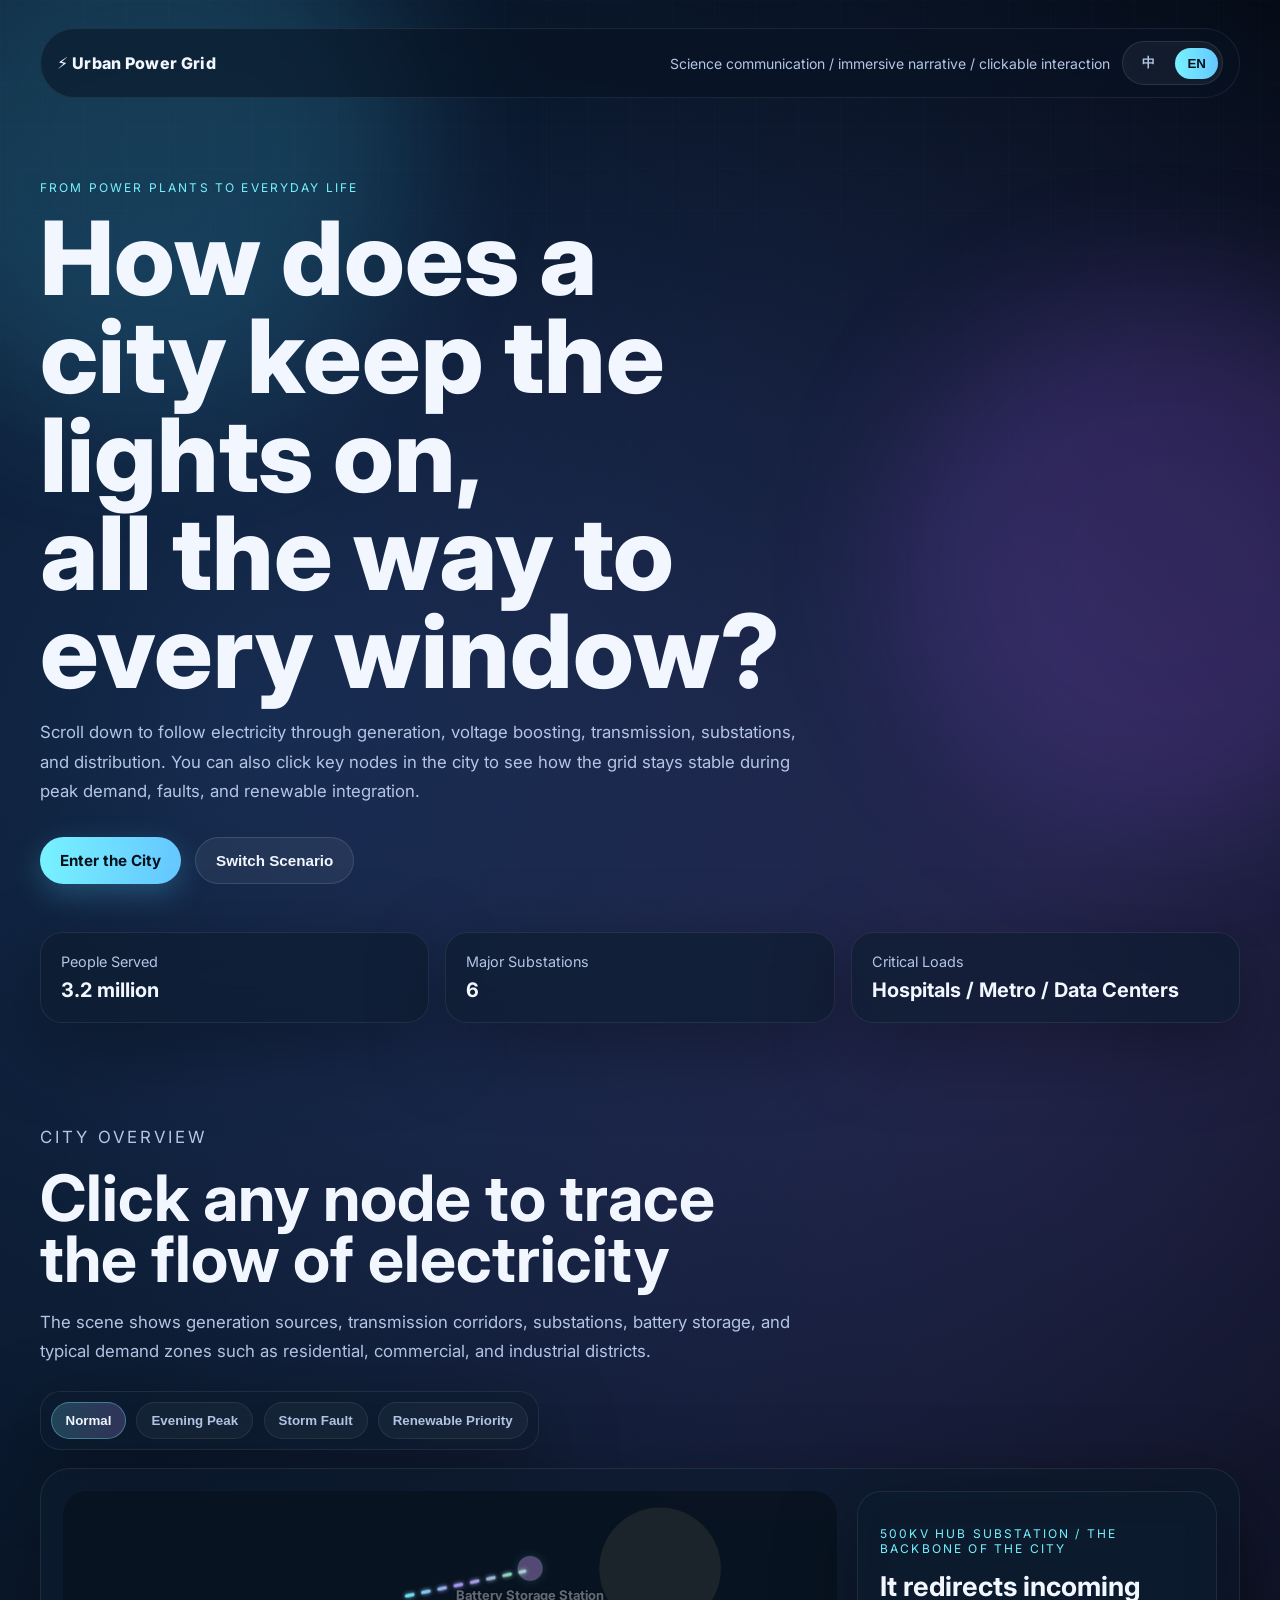
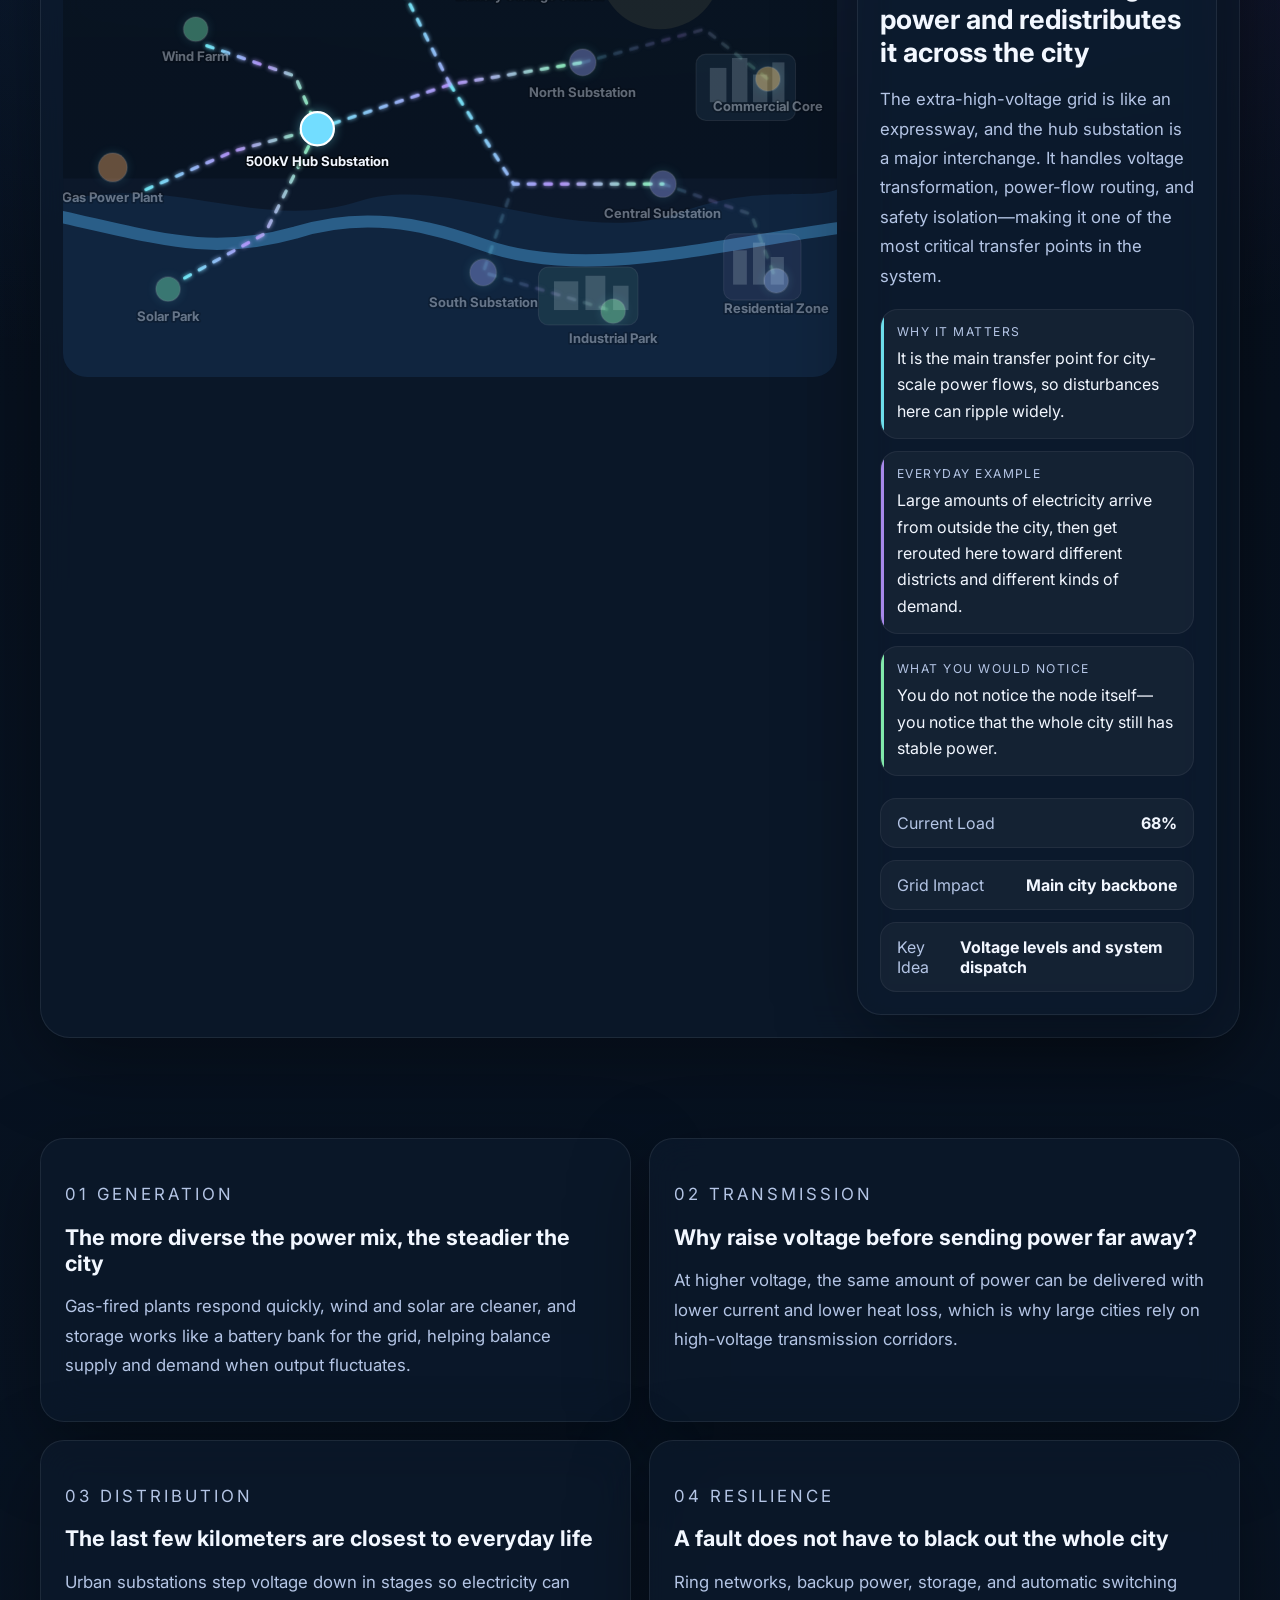
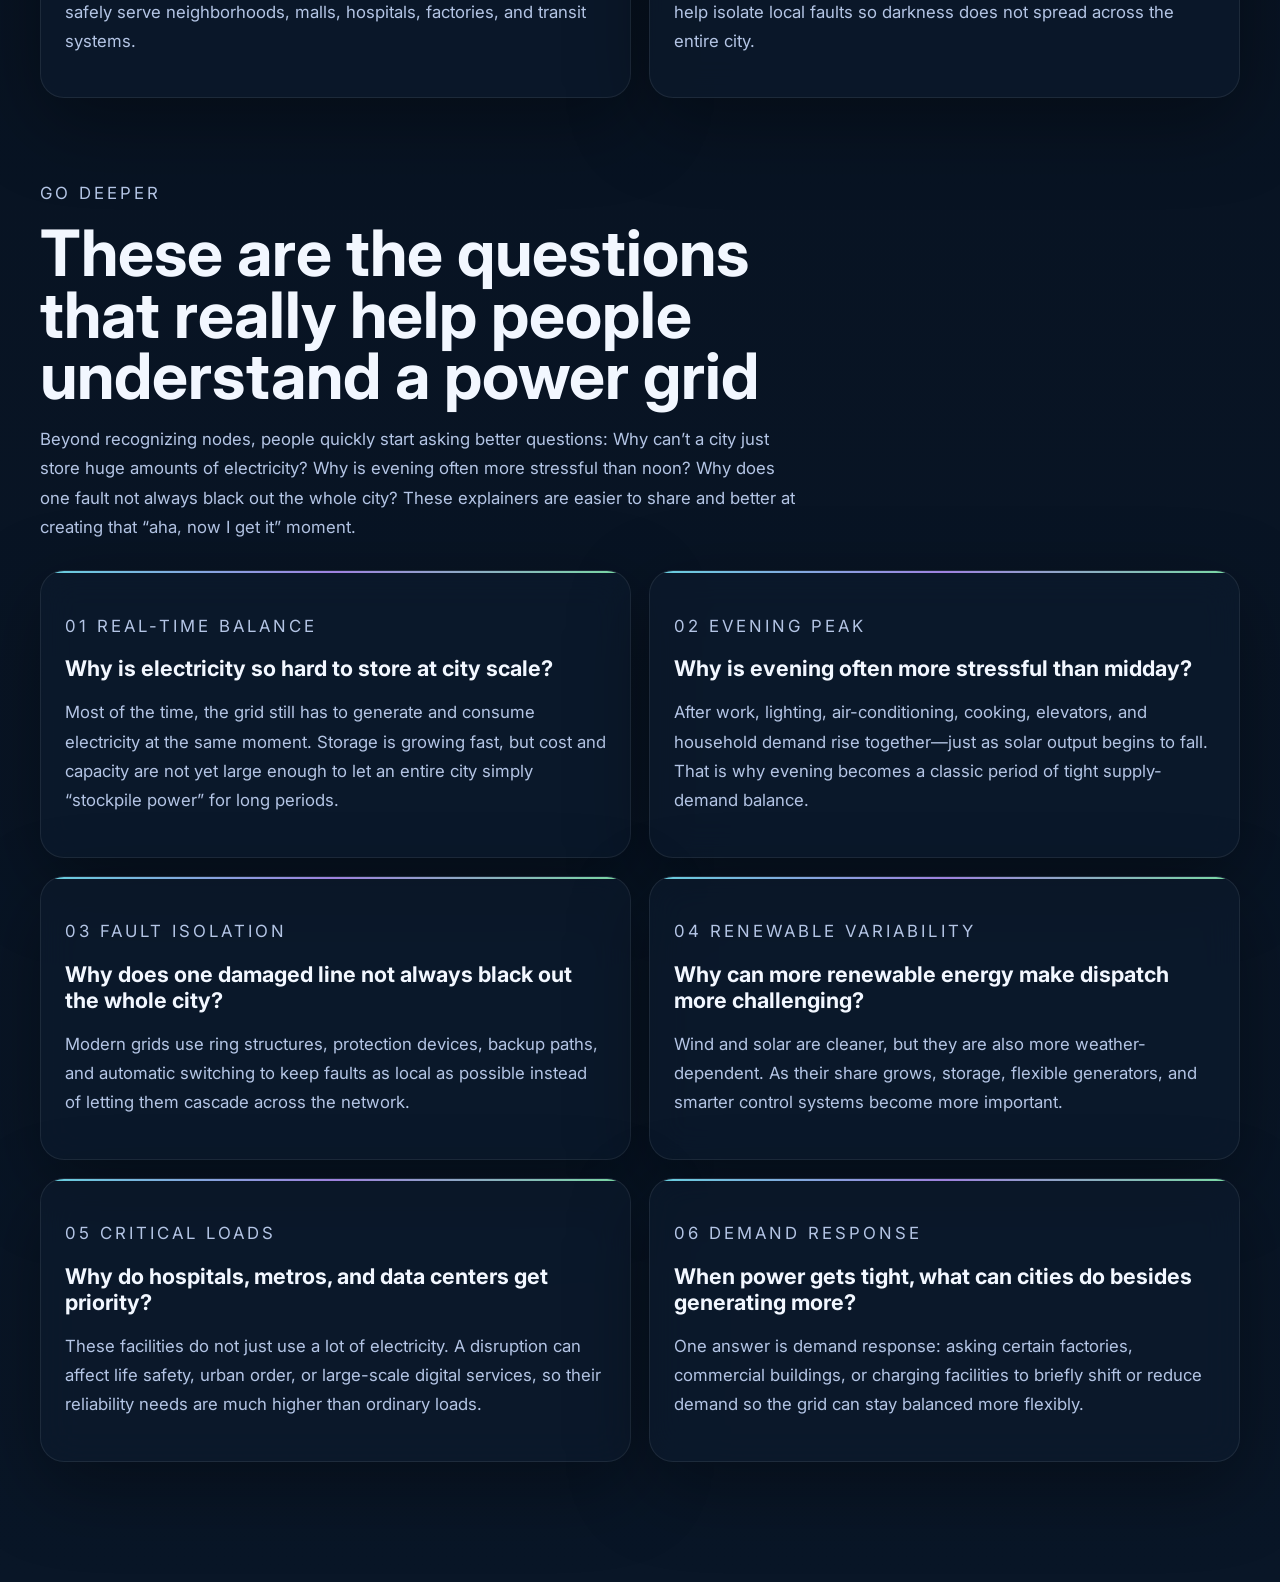
==== commit d0485189: "feat: enrich node info panel" ====
--- a/index.html
+++ b/index.html
@@ -164,6 +164,20 @@
               <h3 id="panel-title">城市供电是一个“接力系统”</h3>
             </div>
             <p id="panel-description">发电源先把一次能源转成电，再经过升压远距离输送，到了城区通过变电站降压，最后送进楼宇、工厂和交通设施。点击左侧节点可以查看它在整张网络中的作用。</p>
+            <div class="panel-insight-grid">
+              <section class="panel-insight-card accent-cyan">
+                <p class="panel-label" id="panel-importance-label">为什么重要</p>
+                <p class="panel-insight" id="panel-importance">它决定了城市电力能否被稳定地接力、分配并安全送达终端。</p>
+              </section>
+              <section class="panel-insight-card accent-violet">
+                <p class="panel-label" id="panel-example-label">生活里的例子</p>
+                <p class="panel-insight" id="panel-example">你回家开灯、商场开空调、地铁持续运行，背后都要依靠这些环节无缝衔接。</p>
+              </section>
+              <section class="panel-insight-card accent-green">
+                <p class="panel-label" id="panel-userfeel-label">你会感受到什么</p>
+                <p class="panel-insight" id="panel-userfeel">大多数时候你几乎感觉不到它存在——而这恰恰说明系统运行得足够稳定。</p>
+              </section>
+            </div>
             <ul class="panel-metrics" id="panel-metrics">
               <li><span>当前负载</span><strong>68%</strong></li>
               <li><span>供电影响</span><strong>全城主干网</strong></li>
--- a/styles.css
+++ b/styles.css
@@ -125,6 +125,43 @@
 .power-scene { width: 100%; height: auto; display: block; border-radius: 24px; background: linear-gradient(180deg, rgba(8,18,31,.86), rgba(8,20,34,.95)); }
 .info-panel { border-radius: 24px; padding: 22px; align-self: stretch; }
 #panel-title { margin: 10px 0 12px; font-size: 1.7rem; }
+.panel-insight-grid {
+  display: grid;
+  gap: 12px;
+  margin-top: 18px;
+}
+.panel-insight-card {
+  position: relative;
+  padding: 14px 16px;
+  border-radius: 18px;
+  background: rgba(255,255,255,.04);
+  border: 1px solid rgba(255,255,255,.06);
+  overflow: hidden;
+}
+.panel-insight-card::before {
+  content: "";
+  position: absolute;
+  left: 0;
+  top: 0;
+  bottom: 0;
+  width: 3px;
+  opacity: .9;
+}
+.panel-insight-card.accent-cyan::before { background: var(--cyan); }
+.panel-insight-card.accent-violet::before { background: var(--violet); }
+.panel-insight-card.accent-green::before { background: var(--green); }
+.panel-label {
+  margin: 0 0 6px;
+  font-size: .76rem;
+  letter-spacing: .12em;
+  text-transform: uppercase;
+  color: var(--muted);
+}
+.panel-insight {
+  margin: 0;
+  line-height: 1.65;
+  color: var(--text);
+}
 .panel-metrics { list-style: none; padding: 0; margin: 22px 0 0; display: grid; gap: 12px; }
 .panel-metrics li {
   display: flex; justify-content: space-between; gap: 12px; padding: 14px 16px;
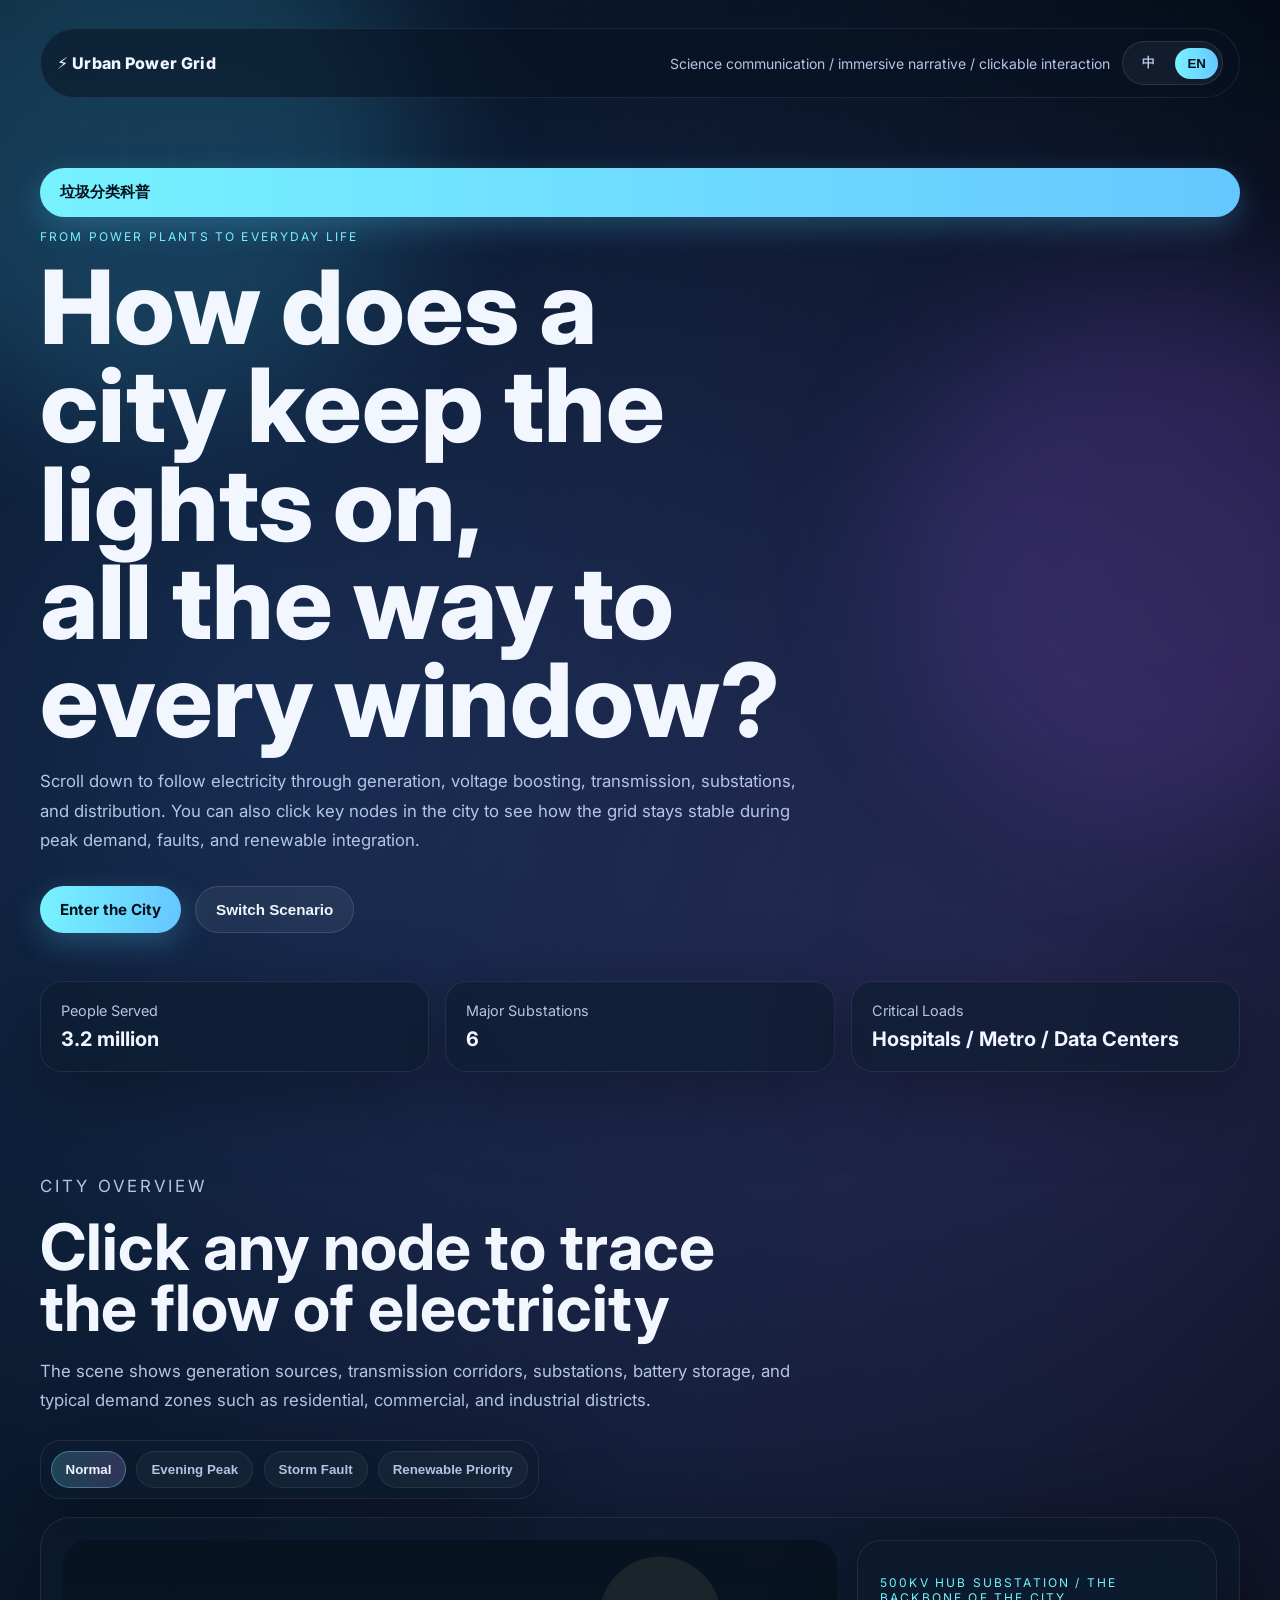
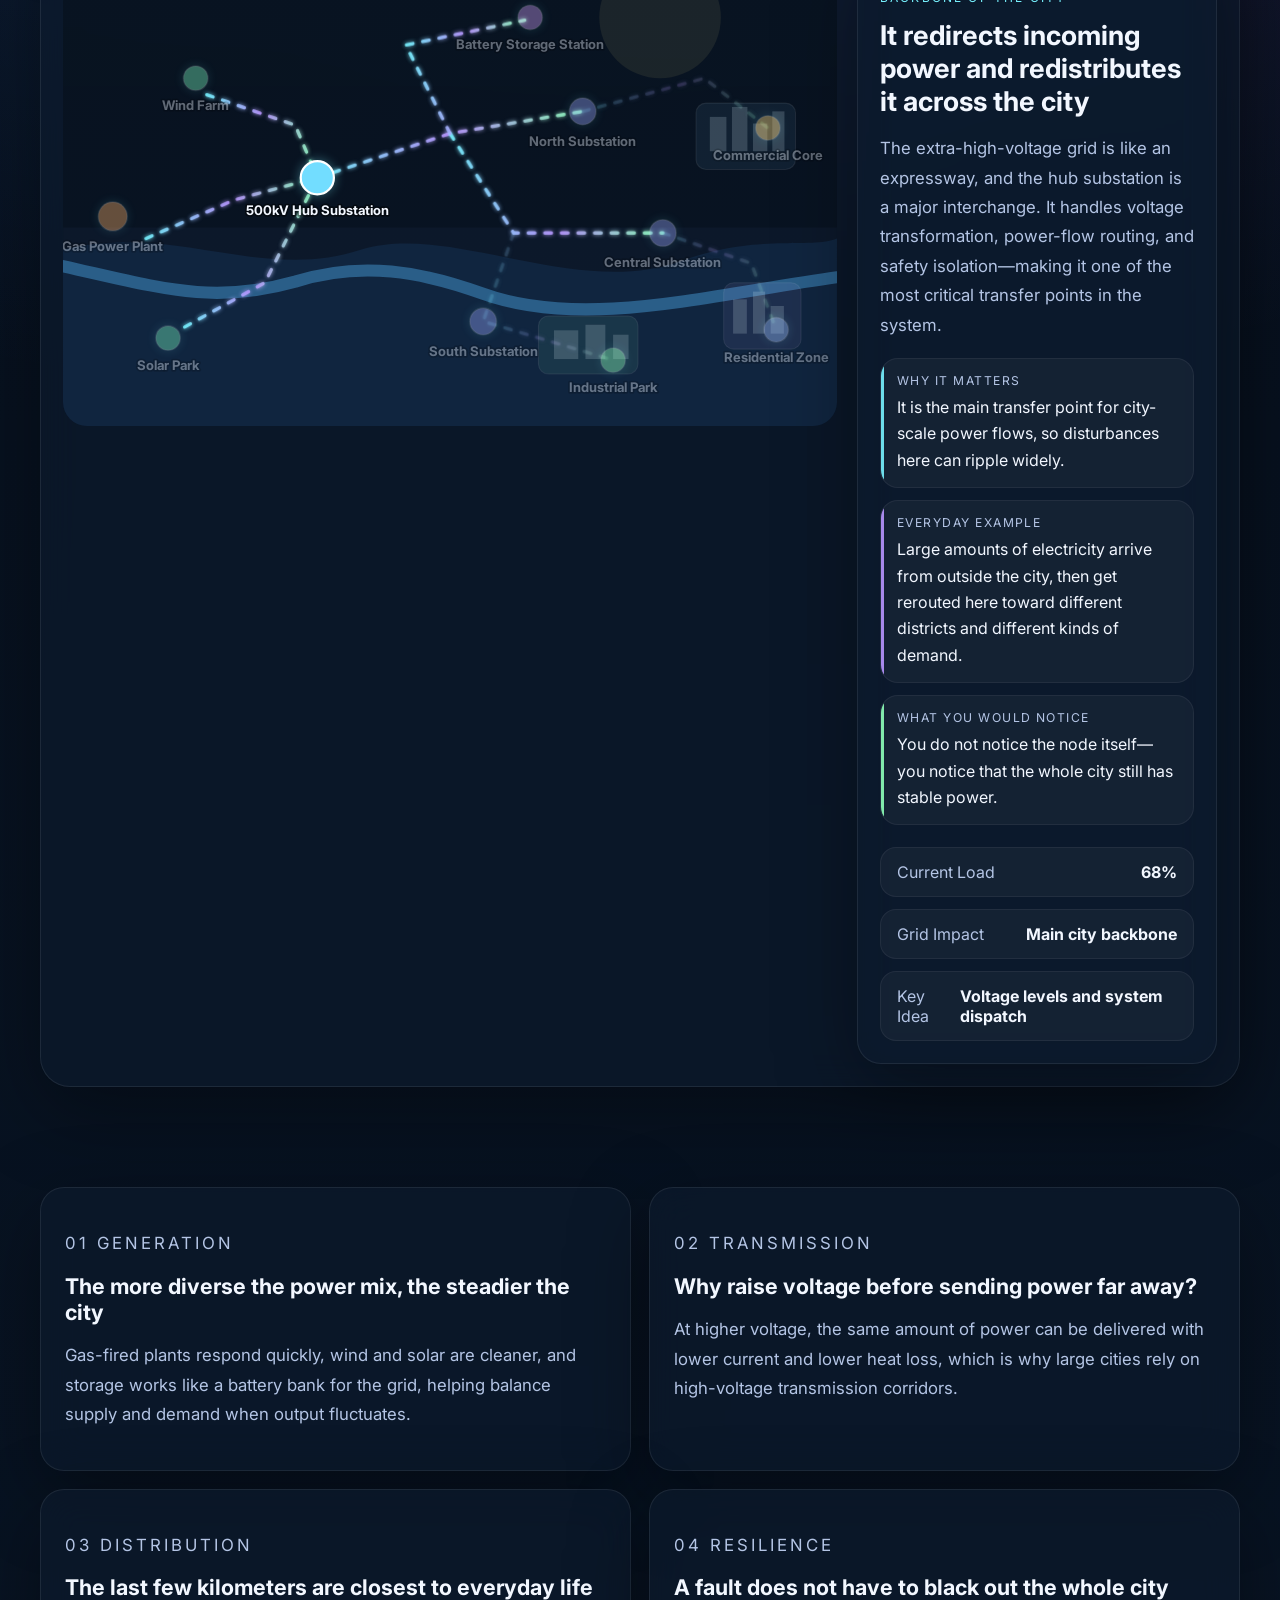
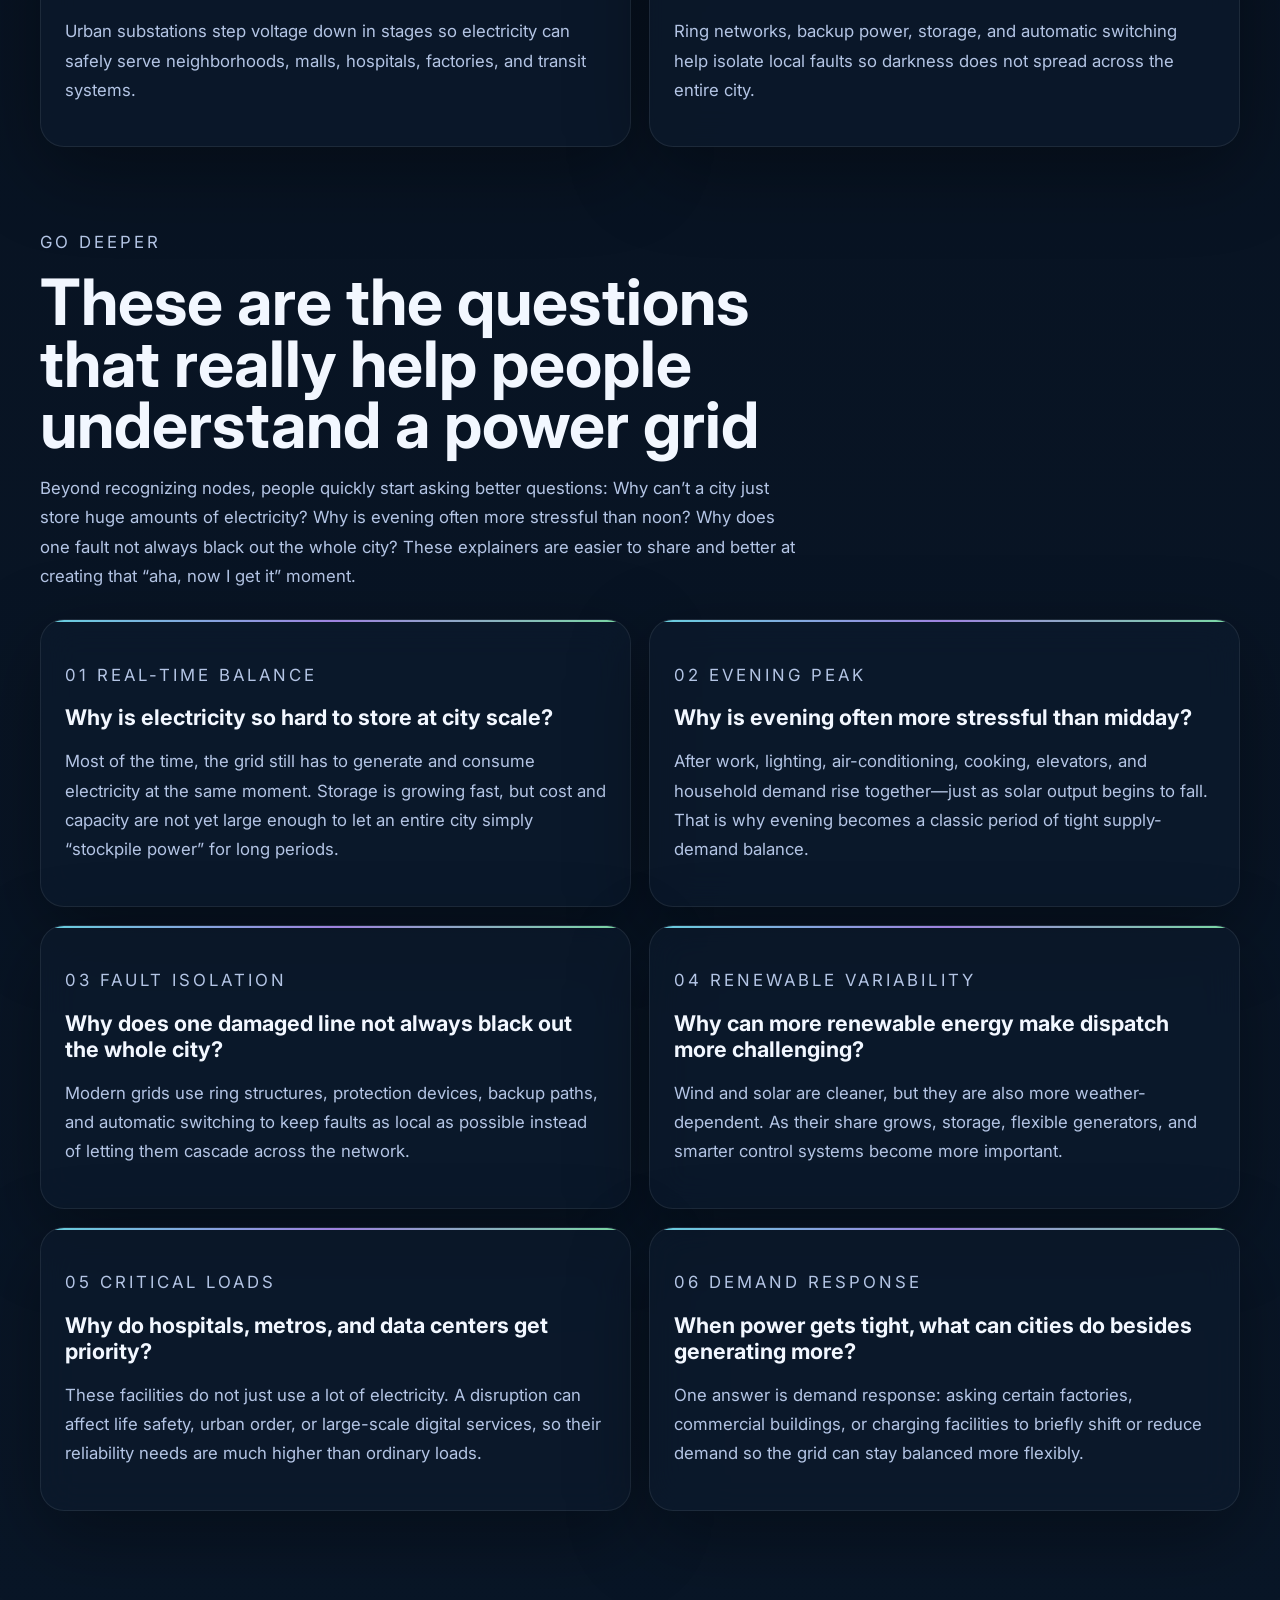
==== commit 94ea01ff: "Add waste sorting page and updates." ====
--- a/index.html
+++ b/index.html
@@ -25,13 +25,14 @@
         </div>
       </div>
     </nav>
+      <a href="waste_sorting.html" class="button primary">垃圾分类科普</a>
 
     <div class="hero-copy reveal">
       <p class="eyebrow" data-i18n="heroEyebrow">从发电厂到千家万户</p>
       <h1 data-i18n-html="heroTitle">一座城市的光，<br/>是如何被送到每一扇窗前的？</h1>
       <p class="lede" data-i18n="heroLede">向下滚动，跟随电能穿过发电、升压、输电、变电和配电网络。也可以直接点击城市中的关键节点，看见这套系统如何在高峰、故障与新能源接入下保持稳定。</p>
       <div class="hero-actions">
-        <a href="#scene" class="button primary" data-i18n="enterCity">进入城市</a>
+        <a href="city_power.html" class="button primary" data-i18n="enterCity">进入城市供电系统</a>
         <button class="button secondary" id="cycle-mode" data-i18n="switchScenario">切换场景</button>
       </div>
     </div>
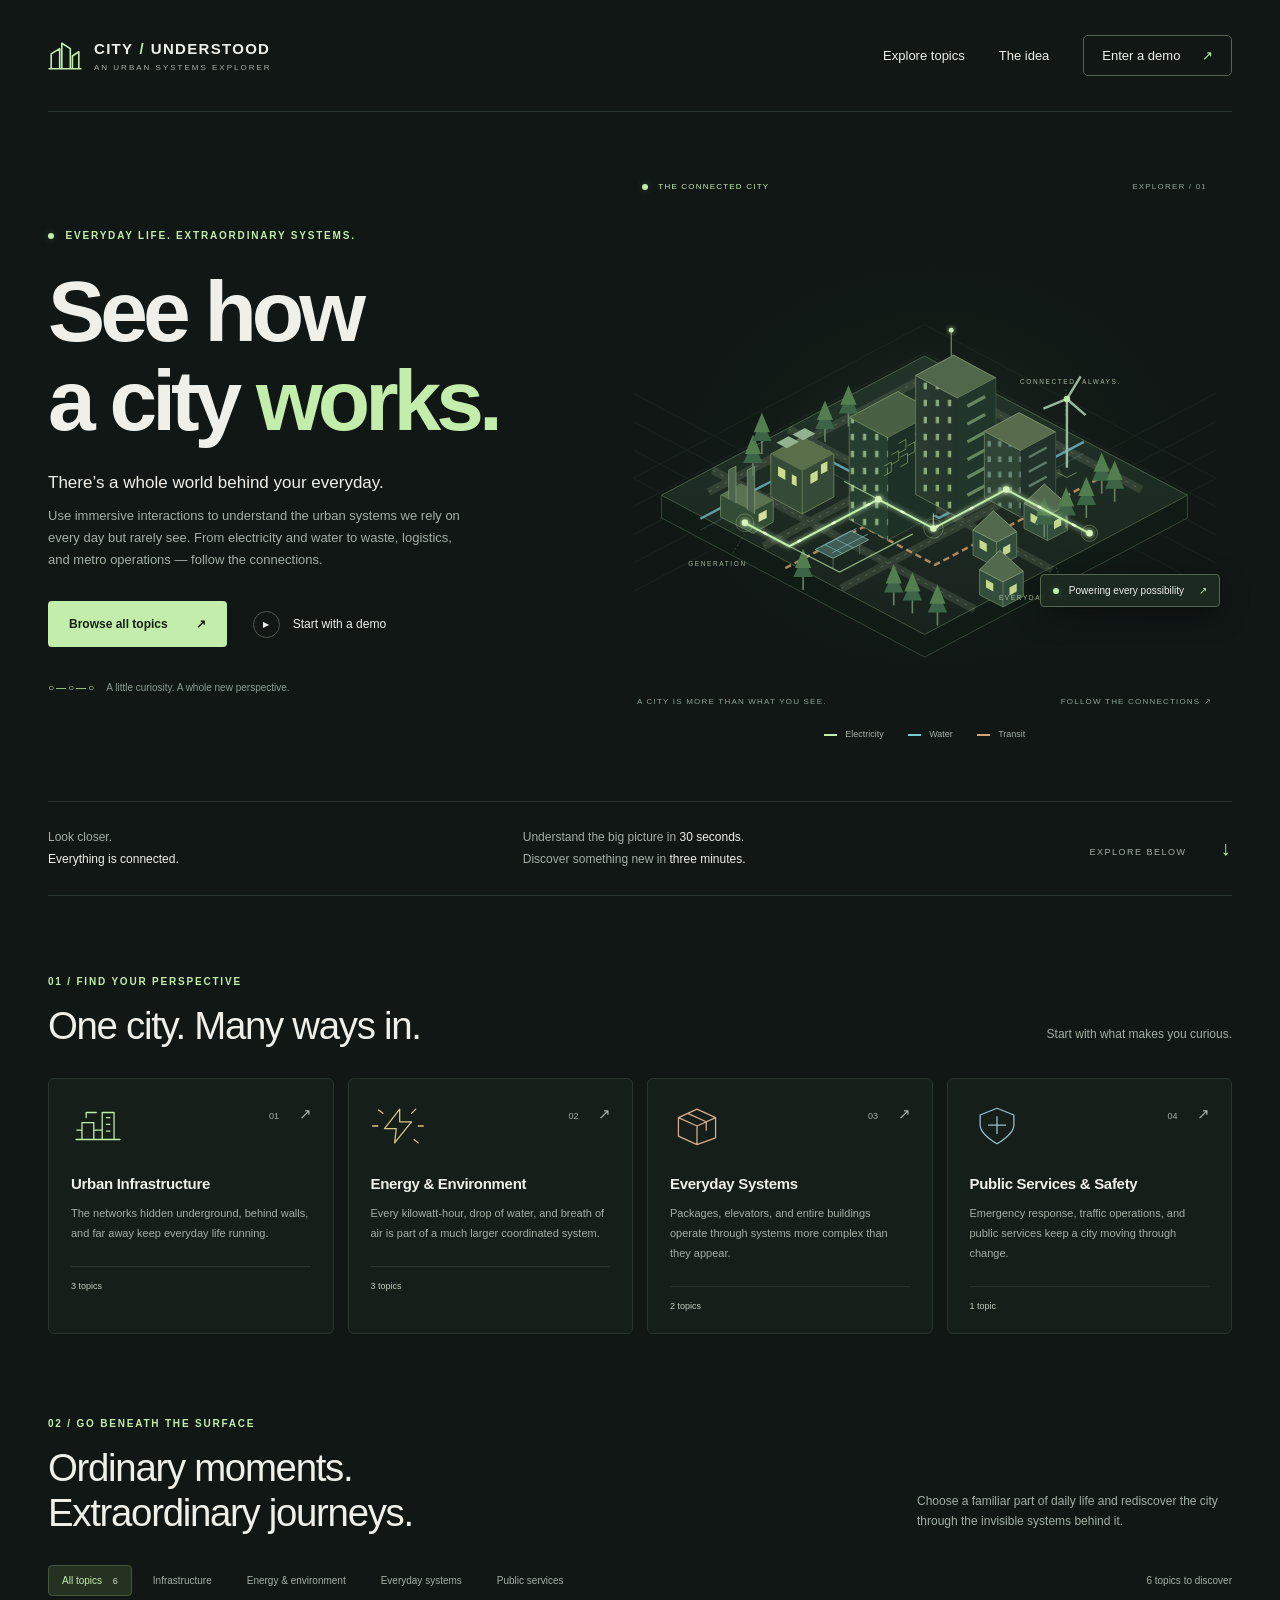
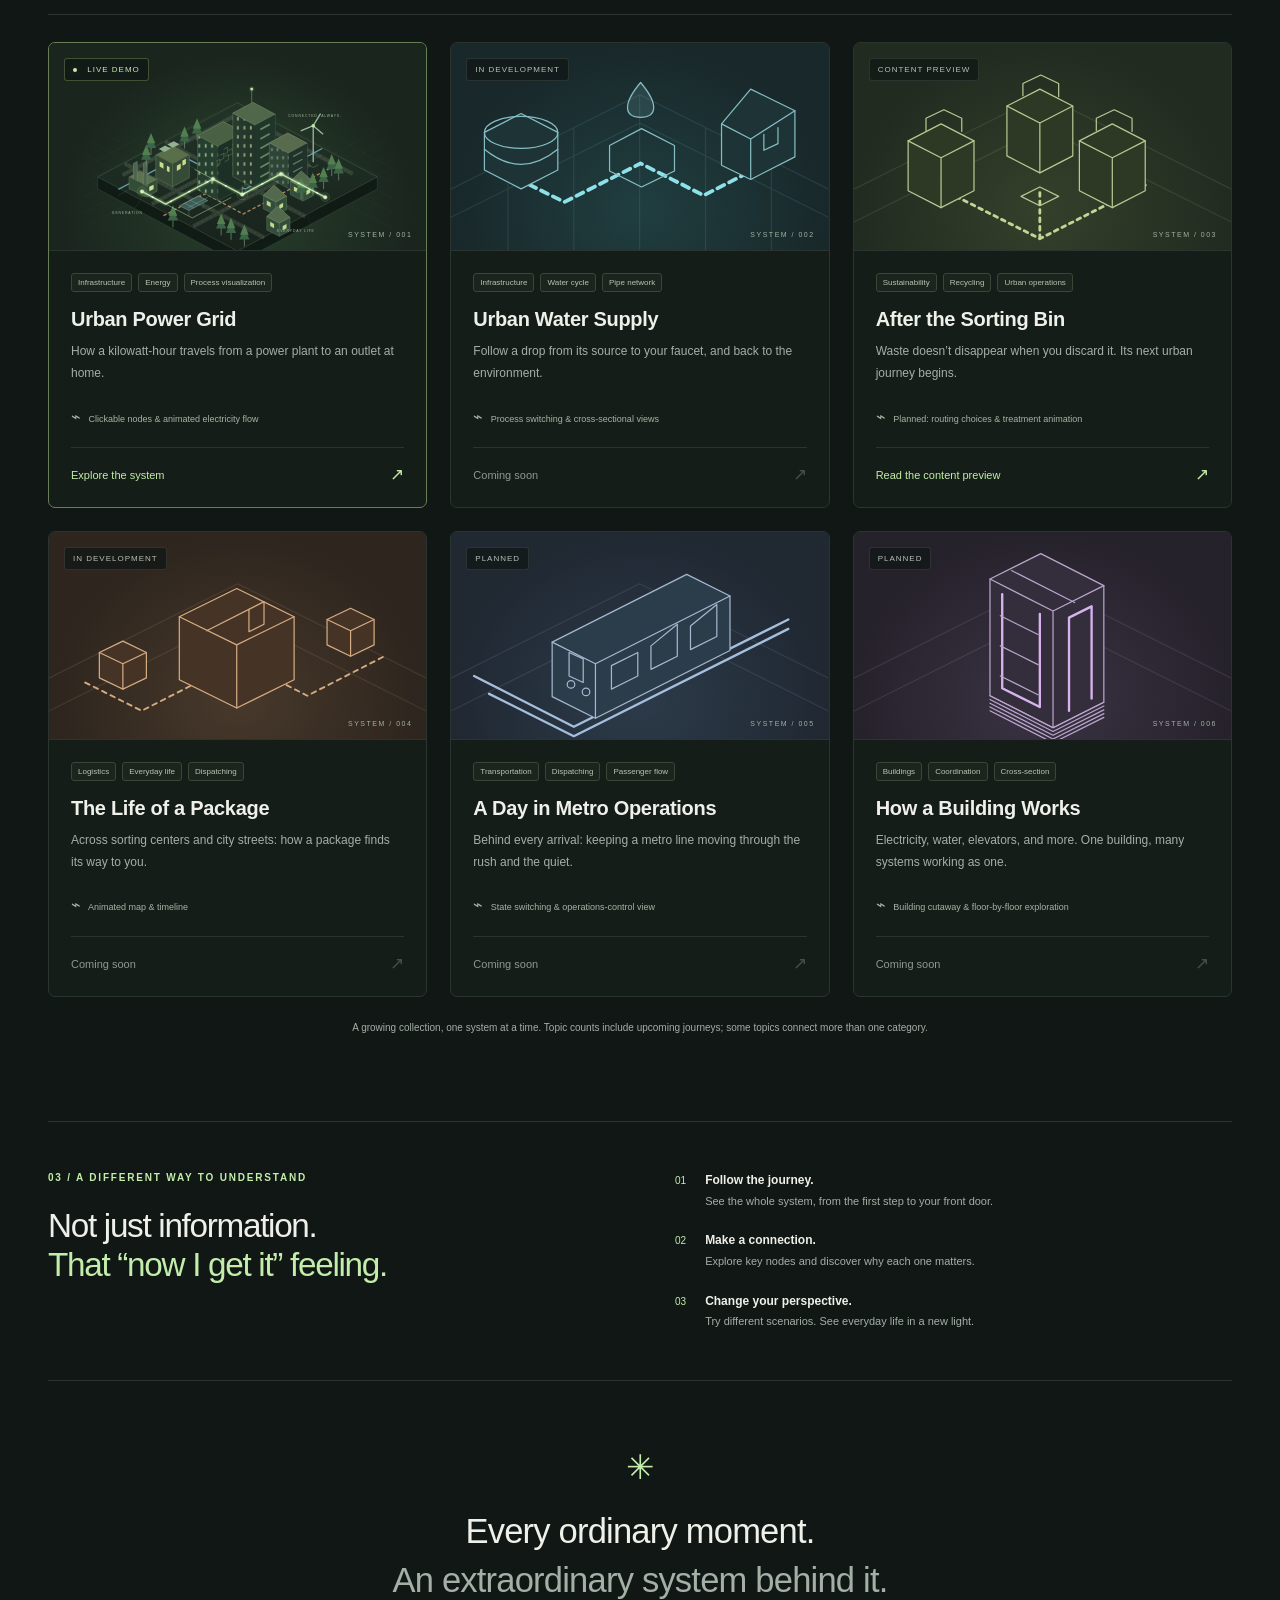
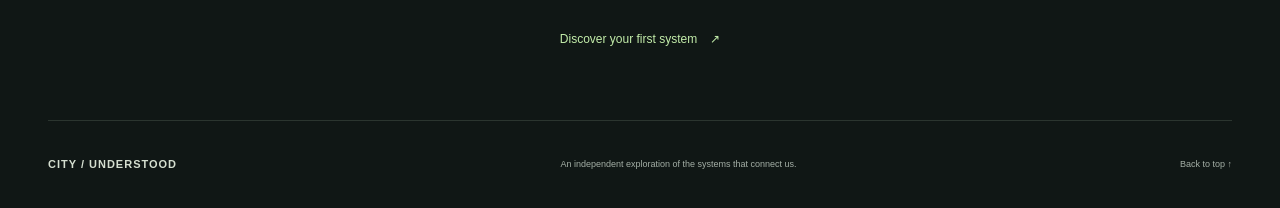
==== commit a6c832c6: "Build urban systems showcase homepage and move power demo Co-authored-by: Copilot <223556219+Copilot" ====
--- a/index.html
+++ b/index.html
@@ -1,261 +1,150 @@
 <!DOCTYPE html>
-<html lang="zh-CN">
+<html lang="en">
 <head>
   <meta charset="UTF-8" />
   <meta name="viewport" content="width=device-width, initial-scale=1.0" />
-  <title>城市供电系统 · 沉浸式科普</title>
-  <link rel="preconnect" href="https://fonts.googleapis.com">
-  <link rel="preconnect" href="https://fonts.gstatic.com" crossorigin>
-  <link href="https://fonts.googleapis.com/css2?family=Inter:wght@400;500;600;700;800&display=swap" rel="stylesheet">
-  <link rel="stylesheet" href="./styles.css" />
+  <meta name="description" content="See how a city works. Explore electricity, water, waste, logistics, and the invisible systems behind everyday life through interactive journeys." />
+  <meta name="theme-color" content="#101715" />
+  <title>City / Understood — See How a City Works</title>
+  <link rel="stylesheet" href="./homepage.css" />
+  <script src="./homepage.js" defer></script>
 </head>
 <body>
-  <div class="ambient ambient-a"></div>
-  <div class="ambient ambient-b"></div>
-  <div class="grid"></div>
-
-  <header class="hero section">
-    <nav class="topbar">
-      <div class="brand" data-i18n="brand">⚡ 城市供电系统</div>
-      <div class="topbar-right">
-        <div class="tag" data-i18n="topbarTag">科普宣传 / 沉浸叙事 / 可点击交互</div>
-        <div class="lang-switch" role="group" aria-label="Language switcher">
-          <button class="lang-button active" data-lang="zh" aria-pressed="true">中</button>
-          <button class="lang-button" data-lang="en" aria-pressed="false">EN</button>
-        </div>
-      </div>
+  <a class="skip-link" href="#main">Skip to content</a>
+  <header class="site-header wrap">
+    <a class="brand" href="./index.html" aria-label="City Understood home">
+      <svg viewBox="0 0 32 32" aria-hidden="true"><path d="M3 27V14l8-5v18M13 27V4l8 5v18M23 27V16l6-4v15M1 28h30"/></svg>
+      <span>CITY<span class="brand-divider">/</span>UNDERSTOOD<span class="brand-caption">AN URBAN SYSTEMS EXPLORER</span></span>
+    </a>
+    <nav aria-label="Main navigation">
+      <a href="#topics">Explore topics</a>
+      <a href="#approach">The idea</a>
+      <a class="nav-demo" href="./city_power.html">Enter a demo <span aria-hidden="true">↗</span></a>
     </nav>
-      <a href="waste_sorting.html" class="button primary">垃圾分类科普</a>
-
-    <div class="hero-copy reveal">
-      <p class="eyebrow" data-i18n="heroEyebrow">从发电厂到千家万户</p>
-      <h1 data-i18n-html="heroTitle">一座城市的光，<br/>是如何被送到每一扇窗前的？</h1>
-      <p class="lede" data-i18n="heroLede">向下滚动，跟随电能穿过发电、升压、输电、变电和配电网络。也可以直接点击城市中的关键节点，看见这套系统如何在高峰、故障与新能源接入下保持稳定。</p>
-      <div class="hero-actions">
-        <a href="city_power.html" class="button primary" data-i18n="enterCity">进入城市供电系统</a>
-        <button class="button secondary" id="cycle-mode" data-i18n="switchScenario">切换场景</button>
-      </div>
-    </div>
-
-    <div class="hero-stats reveal">
-      <div class="stat-card"><span data-i18n="statPopulationLabel">供电人口</span><strong data-i18n="statPopulationValue">320 万</strong></div>
-      <div class="stat-card"><span data-i18n="statSubstationsLabel">主变电站</span><strong data-i18n="statSubstationsValue">6 座</strong></div>
-      <div class="stat-card"><span data-i18n="statLoadsLabel">关键负荷</span><strong data-i18n="statLoadsValue">医院 / 地铁 / 数据中心</strong></div>
-    </div>
   </header>
 
-  <main>
-    <section id="scene" class="section scene-section">
-      <div class="section-copy reveal">
-        <p class="eyebrow" data-i18n="sceneEyebrow">城市全景</p>
-        <h2 data-i18n="sceneTitle">点击任意节点，追踪电力流向</h2>
-        <p data-i18n="sceneDescription">画面里会动态显示发电源、主干输电线路、变电站、储能站，以及居民区、商业区、工业区等典型用电场景。</p>
+  <main id="main">
+    <section class="hero wrap" aria-labelledby="hero-title">
+      <div class="hero-copy">
+        <p class="eyebrow"><span class="status-dot"></span> EVERYDAY LIFE. EXTRAORDINARY SYSTEMS.</p>
+        <h1 id="hero-title">See how<br />a city <em>works.</em></h1>
+        <p class="hero-lede">There’s a whole world behind your everyday.</p>
+        <p class="muted hero-description">Use immersive interactions to understand the urban systems we rely on every day but rarely see. From electricity and water to waste, logistics, and metro operations — follow the connections.</p>
+        <div class="hero-actions">
+          <a class="button button-primary" href="#topics">Browse all topics <span aria-hidden="true">↗</span></a>
+          <a class="text-link" href="./city_power.html"><span class="play-icon" aria-hidden="true">▶</span> Start with a demo</a>
+        </div>
+        <div class="hero-note"><span class="tiny-network" aria-hidden="true">○—○—○</span> A little curiosity. A whole new perspective.</div>
       </div>
-
-      <div class="scene-wrap reveal">
-        <div class="mode-panel">
-          <button class="mode active" data-mode="normal" data-i18n="modeNormal">正常运行</button>
-          <button class="mode" data-mode="peak" data-i18n="modePeak">晚高峰</button>
-          <button class="mode" data-mode="storm" data-i18n="modeStorm">暴雨故障</button>
-          <button class="mode" data-mode="green" data-i18n="modeGreen">新能源优先</button>
-        </div>
-
-        <div class="scene-shell">
-          <svg class="power-scene" viewBox="0 0 1400 880" role="img" aria-label="城市供电系统示意图">
-            <defs>
-              <linearGradient id="flowGradient" x1="0%" x2="100%">
-                <stop offset="0%" stop-color="#77f2ff"/>
-                <stop offset="50%" stop-color="#b995ff"/>
-                <stop offset="100%" stop-color="#8dffb9"/>
-              </linearGradient>
-              <filter id="glow"><feGaussianBlur stdDeviation="4" result="blur"/><feMerge><feMergeNode in="blur"/><feMergeNode in="SourceGraphic"/></feMerge></filter>
-            </defs>
-
-            <g class="backdrop">
-              <circle cx="1080" cy="140" r="110" class="halo"/>
-              <rect x="0" y="520" width="1400" height="360" class="ground"/>
-              <path d="M0 560 C200 510 360 620 540 560 C700 510 930 650 1120 580 C1260 530 1350 560 1400 540 L1400 880 L0 880 Z" class="terrain"/>
-              <path d="M0 590 C180 630 270 660 420 618 C540 580 650 600 760 640 C940 705 1170 642 1400 610" class="river"/>
-            </g>
-
-            <g class="flow-lines" filter="url(#glow)">
-              <path class="flow-line source-link" d="M150 540 L310 470 L460 430"/>
-              <path class="flow-line source-link" d="M260 280 L420 335 L460 430"/>
-              <path class="flow-line source-link" d="M220 700 L365 620 L460 430"/>
-              <path class="flow-line trunk-link" d="M460 430 L700 350 L940 310"/>
-              <path class="flow-line trunk-link" d="M700 350 L815 530 L1085 530"/>
-              <path class="flow-line branch-link" d="M940 310 L1160 250 L1275 340"/>
-              <path class="flow-line branch-link" d="M1085 530 L1245 585 L1290 705"/>
-              <path class="flow-line branch-link" d="M815 530 L760 690 L995 760"/>
-              <path class="flow-line storage-link" d="M700 350 L620 190 L835 145"/>
-            </g>
-
-            <g class="city-clusters">
-              <rect x="1145" y="295" width="180" height="120" rx="18" class="district district-commercial"/>
-              <rect x="1195" y="620" width="140" height="120" rx="18" class="district district-residential"/>
-              <rect x="860" y="680" width="180" height="105" rx="18" class="district district-industrial"/>
-            </g>
-
-            <g class="mini-buildings">
-              <rect x="1170" y="320" width="30" height="62" class="building"/>
-              <rect x="1210" y="302" width="28" height="80" class="building"/>
-              <rect x="1248" y="332" width="26" height="50" class="building"/>
-              <rect x="1283" y="310" width="22" height="72" class="building"/>
-
-              <rect x="1212" y="650" width="25" height="62" class="building"/>
-              <rect x="1248" y="636" width="22" height="76" class="building"/>
-              <rect x="1280" y="662" width="24" height="50" class="building"/>
-
-              <rect x="888" y="706" width="44" height="52" class="building"/>
-              <rect x="945" y="696" width="36" height="62" class="building"/>
-              <rect x="995" y="714" width="28" height="44" class="building"/>
-            </g>
-
-            <g class="node-layer">
-              <g class="node pulse" data-node="thermal" tabindex="0" transform="translate(90 500)">
-                <circle r="26" class="node-core source"/>
-                <text y="62" data-node-label="thermal">燃气电厂</text>
-              </g>
-              <g class="node pulse" data-node="wind" tabindex="0" transform="translate(240 250)">
-                <circle r="22" class="node-core renewable"/>
-                <text y="58" data-node-label="wind">风电场</text>
-              </g>
-              <g class="node pulse" data-node="solar" tabindex="0" transform="translate(190 720)">
-                <circle r="22" class="node-core renewable"/>
-                <text y="58" data-node-label="solar">光伏园区</text>
-              </g>
-              <g class="node pulse major" data-node="hub" tabindex="0" transform="translate(460 430)">
-                <circle r="30" class="node-core hub"/>
-                <text y="68" data-node-label="hub">500kV 枢纽变电站</text>
-              </g>
-              <g class="node pulse" data-node="storage" tabindex="0" transform="translate(845 140)">
-                <circle r="22" class="node-core storage"/>
-                <text y="58" data-node-label="storage">储能电站</text>
-              </g>
-              <g class="node pulse" data-node="subnorth" tabindex="0" transform="translate(940 310)">
-                <circle r="24" class="node-core substation"/>
-                <text y="62" data-node-label="subnorth">北城变电站</text>
-              </g>
-              <g class="node pulse" data-node="subcentral" tabindex="0" transform="translate(1085 530)">
-                <circle r="24" class="node-core substation"/>
-                <text y="62" data-node-label="subcentral">中央变电站</text>
-              </g>
-              <g class="node pulse" data-node="subsouth" tabindex="0" transform="translate(760 690)">
-                <circle r="24" class="node-core substation"/>
-                <text y="62" data-node-label="subsouth">南城变电站</text>
-              </g>
-              <g class="node pulse" data-node="commercial" tabindex="0" transform="translate(1275 340)">
-                <circle r="22" class="node-core load critical"/>
-                <text y="58" data-node-label="commercial">商业核心区</text>
-              </g>
-              <g class="node pulse" data-node="residential" tabindex="0" transform="translate(1290 705)">
-                <circle r="22" class="node-core load"/>
-                <text y="58" data-node-label="residential">居民生活区</text>
-              </g>
-              <g class="node pulse" data-node="industrial" tabindex="0" transform="translate(995 760)">
-                <circle r="22" class="node-core load industrial"/>
-                <text y="58" data-node-label="industrial">工业园区</text>
-              </g>
-            </g>
-          </svg>
-
-          <aside class="info-panel" id="info-panel">
-            <div class="panel-top">
-              <p class="eyebrow" id="panel-kicker">系统总览</p>
-              <h3 id="panel-title">城市供电是一个“接力系统”</h3>
-            </div>
-            <p id="panel-description">发电源先把一次能源转成电，再经过升压远距离输送，到了城区通过变电站降压，最后送进楼宇、工厂和交通设施。点击左侧节点可以查看它在整张网络中的作用。</p>
-            <div class="panel-insight-grid">
-              <section class="panel-insight-card accent-cyan">
-                <p class="panel-label" id="panel-importance-label">为什么重要</p>
-                <p class="panel-insight" id="panel-importance">它决定了城市电力能否被稳定地接力、分配并安全送达终端。</p>
-              </section>
-              <section class="panel-insight-card accent-violet">
-                <p class="panel-label" id="panel-example-label">生活里的例子</p>
-                <p class="panel-insight" id="panel-example">你回家开灯、商场开空调、地铁持续运行，背后都要依靠这些环节无缝衔接。</p>
-              </section>
-              <section class="panel-insight-card accent-green">
-                <p class="panel-label" id="panel-userfeel-label">你会感受到什么</p>
-                <p class="panel-insight" id="panel-userfeel">大多数时候你几乎感觉不到它存在——而这恰恰说明系统运行得足够稳定。</p>
-              </section>
-            </div>
-            <ul class="panel-metrics" id="panel-metrics">
-              <li><span>当前负载</span><strong>68%</strong></li>
-              <li><span>供电影响</span><strong>全城主干网</strong></li>
-              <li><span>科普重点</span><strong>升压降损 / 分层调度</strong></li>
-            </ul>
-          </aside>
-        </div>
+      <div class="city-visual">
+        <div class="visual-heading"><span><span class="status-dot"></span> THE CONNECTED CITY</span><span>EXPLORER / 01</span></div>
+        <a href="./city_power.html" class="city-link" aria-label="Explore the urban power grid interactive demo">
+          <img src="./homepage-city.svg" width="760" height="650" alt="An illustrated nighttime city with glowing electricity, water, and transit networks connecting its buildings." fetchpriority="high" />
+          <span class="map-label label-power"><span class="status-dot"></span> Powering every possibility <span aria-hidden="true">↗</span></span>
+        </a>
+        <div class="map-caption"><span>A CITY IS MORE THAN WHAT YOU SEE.</span><span class="map-coordinates">FOLLOW THE CONNECTIONS ↗</span></div>
+        <div class="map-legend" aria-label="Illustrated city networks"><span><i class="electricity"></i> Electricity</span><span><i class="water"></i> Water</span><span><i class="transit"></i> Transit</span></div>
       </div>
     </section>
 
-    <section class="section story-section">
-      <div class="story-grid reveal">
-        <article class="story-card">
-          <p class="eyebrow" data-i18n="story1Eyebrow">01 发电</p>
-          <h3 data-i18n="story1Title">来源越多元，城市越稳</h3>
-          <p data-i18n="story1Description">燃气电厂响应快，风电和光伏更清洁，储能则像“电网充电宝”，在波动时帮助平衡供需。</p>
-        </article>
-        <article class="story-card">
-          <p class="eyebrow" data-i18n="story2Eyebrow">02 输电</p>
-          <h3 data-i18n="story2Title">为什么先升压再远送？</h3>
-          <p data-i18n="story2Description">电压升高后，同样功率下电流更小，线路发热损耗更低，所以大城市通常依靠高压或超高压通道输电。</p>
-        </article>
-        <article class="story-card">
-          <p class="eyebrow" data-i18n="story3Eyebrow">03 配电</p>
-          <h3 data-i18n="story3Title">最后几公里最贴近日常</h3>
-          <p data-i18n="story3Description">城市变电站把高压电逐级降到适合社区、商场、医院和工厂使用的等级，再经配电线路送到终端。</p>
-        </article>
-        <article class="story-card">
-          <p class="eyebrow" data-i18n="story4Eyebrow">04 韧性</p>
-          <h3 data-i18n="story4Title">故障不等于全城停摆</h3>
-          <p data-i18n="story4Description">环网、备用电源、储能和自动化切换，让局部故障尽量被隔离，不让黑暗蔓延到整座城市。</p>
-        </article>
+    <div class="intro-strip wrap">
+      <p>Look closer.<br /><strong>Everything is connected.</strong></p>
+      <p>Understand the big picture in <strong>30 seconds.</strong><br />Discover something new in <strong>three minutes.</strong></p>
+      <a href="#categories" aria-label="Explore the four perspectives">EXPLORE BELOW <span aria-hidden="true">↓</span></a>
+    </div>
+
+    <section class="categories-section wrap" id="categories" aria-labelledby="categories-title">
+      <div class="section-heading">
+        <div><p class="eyebrow">01 / FIND YOUR PERSPECTIVE</p><h2 id="categories-title">One city. Many ways in.</h2></div>
+        <p class="muted">Start with what makes you curious.</p>
+      </div>
+      <div class="category-grid">
+        <a class="category-card" href="#topics" data-category="infrastructure">
+          <svg class="category-icon" viewBox="0 0 64 48" aria-hidden="true"><path d="M6 40h52M13 40V20h14v20m10 0V8h14v32M18 14V8h12m12 6h4m-4 8h4m-4 8h4M7 29h6m14 0h10"/></svg>
+          <span class="category-number">01 <span aria-hidden="true">↗</span></span>
+          <h3>Urban Infrastructure</h3><p>The networks hidden underground, behind walls, and far away keep everyday life running.</p><span class="category-count">3 topics</span>
+        </a>
+        <a class="category-card" href="#topics" data-category="energy">
+          <svg class="category-icon" viewBox="0 0 64 48" aria-hidden="true"><path d="m34 4-18 23h14l-2 17 20-25H34Z"/><path d="M14 9 9 5m42 35 5 4M8 24H2m60 0h-6M48 9l5-5"/></svg>
+          <span class="category-number">02 <span aria-hidden="true">↗</span></span>
+          <h3>Energy &amp; Environment</h3><p>Every kilowatt-hour, drop of water, and breath of air is part of a much larger coordinated system.</p><span class="category-count">3 topics</span>
+        </a>
+        <a class="category-card" href="#topics" data-category="everyday">
+          <svg class="category-icon" viewBox="0 0 64 48" aria-hidden="true"><path d="m10 14 22-10 22 10v24L32 46 10 36Zm0 0 22 10 22-10M32 24v22M21 9l22 10v10"/></svg>
+          <span class="category-number">03 <span aria-hidden="true">↗</span></span>
+          <h3>Everyday Systems</h3><p>Packages, elevators, and entire buildings operate through systems more complex than they appear.</p><span class="category-count">2 topics</span>
+        </a>
+        <a class="category-card" href="#topics" data-category="public">
+          <svg class="category-icon" viewBox="0 0 64 48" aria-hidden="true"><path d="M32 3 52 11v12c0 11-20 22-20 22S12 34 12 23V11Zm0 10v20M22 23h20"/></svg>
+          <span class="category-number">04 <span aria-hidden="true">↗</span></span>
+          <h3>Public Services &amp; Safety</h3><p>Emergency response, traffic operations, and public services keep a city moving through change.</p><span class="category-count">1 topic</span>
+        </a>
       </div>
     </section>
 
-    <section class="section knowledge-section">
-      <div class="section-copy reveal knowledge-copy">
-        <p class="eyebrow" data-i18n="knowledgeEyebrow">继续展开</p>
-        <h2 data-i18n="knowledgeTitle">这些问题，才是最容易让人“看懂电网”的入口</h2>
-        <p data-i18n="knowledgeIntro">除了认识节点，还可以继续追问：为什么不能把电大量存起来？为什么傍晚更紧张？为什么故障不一定会变成全城停电？下面这组知识点更适合对外传播，也更容易让第一次接触的人产生“原来如此”的感觉。</p>
+    <section class="topics-section wrap" id="topics" aria-labelledby="topics-title">
+      <div class="section-heading">
+        <div><p class="eyebrow">02 / GO BENEATH THE SURFACE</p><h2 id="topics-title">Ordinary moments.<br />Extraordinary journeys.</h2></div>
+        <p class="muted section-description">Choose a familiar part of daily life and rediscover the city through the invisible systems behind it.</p>
       </div>
-
-      <div class="knowledge-grid reveal">
-        <article class="knowledge-card">
-          <p class="eyebrow" data-i18n="knowledge1Eyebrow">01 实时平衡</p>
-          <h3 data-i18n="knowledge1Title">为什么电网很难像水库一样“把电存起来”？</h3>
-          <p data-i18n="knowledge1Description">大多数时候，电网依然需要边发边用。储能正在变多，但容量和成本还不足以让整座城市长期“囤电”，所以调度系统必须持续平衡供需。</p>
+      <div class="filter-bar">
+        <div class="filters" role="group" aria-label="Filter topics by category" hidden>
+          <button type="button" class="filter active" data-filter="all" aria-pressed="true">All topics <span>6</span></button>
+          <button type="button" class="filter" data-filter="infrastructure" aria-pressed="false">Infrastructure</button>
+          <button type="button" class="filter" data-filter="energy" aria-pressed="false">Energy &amp; environment</button>
+          <button type="button" class="filter" data-filter="everyday" aria-pressed="false">Everyday systems</button>
+          <button type="button" class="filter" data-filter="public" aria-pressed="false">Public services</button>
+        </div>
+        <p id="result-count" class="result-count" role="status" aria-live="polite" aria-atomic="true">6 topics to discover</p>
+      </div>
+      <div class="demo-grid">
+        <article class="demo-card featured" data-categories="infrastructure energy">
+          <a class="demo-art power-art" href="./city_power.html" aria-label="Enter the urban power grid demo">
+            <img src="./homepage-city.svg" width="760" height="650" alt="Glowing power routes connecting a miniature city." loading="lazy" />
+            <span class="badge live"><span class="status-dot"></span> LIVE DEMO</span><span class="art-index">SYSTEM / 001</span>
+          </a>
+          <div class="demo-content"><div class="tags"><span>Infrastructure</span><span>Energy</span><span>Process visualization</span></div><h3>Urban Power Grid</h3><p>How a kilowatt-hour travels from a power plant to an outlet at home.</p><div class="interaction"><span aria-hidden="true">⌁</span> Clickable nodes &amp; animated electricity flow</div><a class="card-action" href="./city_power.html">Explore the system <span aria-hidden="true">↗</span></a></div>
         </article>
-        <article class="knowledge-card">
-          <p class="eyebrow" data-i18n="knowledge2Eyebrow">02 晚高峰</p>
-          <h3 data-i18n="knowledge2Title">为什么傍晚常常比中午更吃紧？</h3>
-          <p data-i18n="knowledge2Description">下班后，照明、空调、电梯、做饭等负荷叠加上来，而光伏出力却在下降，于是傍晚成了最典型的供需紧平衡时段。</p>
+        <article class="demo-card" data-categories="infrastructure energy">
+          <div class="demo-art water-art"><span class="badge">IN DEVELOPMENT</span><span class="art-index">SYSTEM / 002</span>
+            <svg viewBox="0 0 400 220" role="img" aria-label="Water flowing from a reservoir through treatment tanks to a home"><path class="art-grid" d="m0 155 200-100 200 100M0 185 200 85l200 100M60 220V125m70 95V90m70 130V55m70 165V90m70 130v-95"/><path class="water-pipe" d="m45 132 75 37 81-41 67 34 86-44"/><path class="art-solid" d="m35 95 39-20 39 20v40l-39 20-39-20Z"/><ellipse cx="74" cy="95" rx="39" ry="17"/><path d="M35 113q39 32 78 0m55-4 34-18 35 18v27l-35 17-34-17Z"/><path class="art-solid" d="m287 86 31-37 47 23v49l-47 24-31-15Z"/><path d="m287 86 31 16 47-30m-47 30v43m14-48v17l15-7V90"/><path class="drop" d="M201 42c-21 25-16 37 0 37s21-12 0-37Z"/></svg>
+          </div>
+          <div class="demo-content"><div class="tags"><span>Infrastructure</span><span>Water cycle</span><span>Pipe network</span></div><h3>Urban Water Supply</h3><p>Follow a drop from its source to your faucet, and back to the environment.</p><div class="interaction"><span aria-hidden="true">⌁</span> Process switching &amp; cross-sectional views</div><span class="card-action unavailable">Coming soon <span aria-hidden="true">↗</span></span></div>
         </article>
-        <article class="knowledge-card">
-          <p class="eyebrow" data-i18n="knowledge3Eyebrow">03 故障隔离</p>
-          <h3 data-i18n="knowledge3Title">为什么一条线路出问题，不一定全城一起黑？</h3>
-          <p data-i18n="knowledge3Description">现代电网会通过环网结构、保护装置、备用通道和自动切换，把故障尽量局限在局部区域，不让影响层层蔓延。</p>
+        <article class="demo-card" data-categories="infrastructure energy">
+          <div class="demo-art waste-art"><span class="badge">CONTENT PREVIEW</span><span class="art-index">SYSTEM / 003</span>
+            <svg viewBox="0 0 400 220" role="img" aria-label="Three sorting bins connected by a recycling route"><path class="art-grid" d="m0 155 200-100 200 100M0 190 200 90l200 100"/><path class="waste-route" d="m92 155 105 53 112-57M197 208v-51"/><g class="art-solid"><path d="m57 104 35-18 35 18v53l-35 18-35-18Zm105-37 35-18 35 18v53l-35 18-35-18Zm77 37 35-18 35 18v53l-35 18-35-18Z"/></g><path d="m57 104 35 18 35-18m-35 18v53m70-108 35 18 35-18m-35 18v53m42-34 35 18 35-18m-35 18v53M76 93V80l19-9 19 9v14m65-38V43l19-9 19 9v14m40 36V80l19-9 19 9v14"/><path d="m177 163 20-10 20 10-20 10Z"/></svg>
+          </div>
+          <div class="demo-content"><div class="tags"><span>Sustainability</span><span>Recycling</span><span>Urban operations</span></div><h3>After the Sorting Bin</h3><p>Waste doesn’t disappear when you discard it. Its next urban journey begins.</p><div class="interaction"><span aria-hidden="true">⌁</span> Planned: routing choices &amp; treatment animation</div><a class="card-action" href="./waste_sorting.html">Read the content preview <span aria-hidden="true">↗</span></a></div>
         </article>
-        <article class="knowledge-card">
-          <p class="eyebrow" data-i18n="knowledge4Eyebrow">04 新能源波动</p>
-          <h3 data-i18n="knowledge4Title">为什么新能源越多，调度反而越考验系统能力？</h3>
-          <p data-i18n="knowledge4Description">风和太阳更清洁，但也更受天气影响。新能源占比提高后，储能、灵活机组和更聪明的调度算法就变得更关键。</p>
+        <article class="demo-card" data-categories="everyday">
+          <div class="demo-art package-art"><span class="badge">IN DEVELOPMENT</span><span class="art-index">SYSTEM / 004</span>
+            <svg viewBox="0 0 400 220" role="img" aria-label="A package traveling along a route between distribution hubs"><path class="art-grid" d="m0 155 200-100 200 100M0 190 200 90l200 100"/><path class="package-route" d="m38 160 60 30 104-53 72 37 84-43"/><g class="art-solid"><path d="m138 90 61-30 61 30v67l-61 30-61-30Z"/><path d="m53 128 25-12 25 12v27l-25 12-25-12Zm242-35 25-12 25 12v27l-25 12-25-12Z"/></g><path d="m138 90 61 30 61-30m-61 30v67m-32-82 61-31v24l-16 8V82M53 128l25 12 25-12m-25 12v27m217-74 25 12 25-12m-25 12v27"/></svg>
+          </div>
+          <div class="demo-content"><div class="tags"><span>Logistics</span><span>Everyday life</span><span>Dispatching</span></div><h3>The Life of a Package</h3><p>Across sorting centers and city streets: how a package finds its way to you.</p><div class="interaction"><span aria-hidden="true">⌁</span> Animated map &amp; timeline</div><span class="card-action unavailable">Coming soon <span aria-hidden="true">↗</span></span></div>
         </article>
-        <article class="knowledge-card">
-          <p class="eyebrow" data-i18n="knowledge5Eyebrow">05 关键负荷</p>
-          <h3 data-i18n="knowledge5Title">为什么医院、地铁、数据中心要被优先保障？</h3>
-          <p data-i18n="knowledge5Description">这些设施不仅耗电，而且一旦中断会直接影响生命安全、交通秩序或大范围数字服务，所以可靠性要求远高于普通负荷。</p>
+        <article class="demo-card" data-categories="public">
+          <div class="demo-art metro-art"><span class="badge">PLANNED</span><span class="art-index">SYSTEM / 005</span>
+            <svg viewBox="0 0 400 220" role="img" aria-label="A metro train on connected rail lines"><path class="art-grid" d="m0 155 200-100 200 100M0 190 200 90l200 100"/><path class="metro-route" d="m40 172 90 45 228-114M24 153l106 54L358 93"/><path class="art-solid" d="m107 117 143-72 46 23v58l-143 72-46-23Z"/><path d="m107 117 46 23 143-72m-143 72v58m-28-70v25l15 7v-25Zm45 14v25l28-14v-25Zm42-21v25l28-14V98Zm42-21v25l28-14V77Z"/><circle cx="127" cy="162" r="4"/><circle cx="143" cy="170" r="4"/></svg>
+          </div>
+          <div class="demo-content"><div class="tags"><span>Transportation</span><span>Dispatching</span><span>Passenger flow</span></div><h3>A Day in Metro Operations</h3><p>Behind every arrival: keeping a metro line moving through the rush and the quiet.</p><div class="interaction"><span aria-hidden="true">⌁</span> State switching &amp; operations-control view</div><span class="card-action unavailable">Coming soon <span aria-hidden="true">↗</span></span></div>
         </article>
-        <article class="knowledge-card">
-          <p class="eyebrow" data-i18n="knowledge6Eyebrow">06 需求响应</p>
-          <h3 data-i18n="knowledge6Title">电不够时，除了“多发电”，还能怎么做？</h3>
-          <p data-i18n="knowledge6Description">答案之一叫需求响应：让部分工业园区、商业楼宇或充电设施在关键时刻短暂错峰，用更柔性的方式帮助电网稳住平衡。</p>
+        <article class="demo-card" data-categories="everyday">
+          <div class="demo-art building-art"><span class="badge">PLANNED</span><span class="art-index">SYSTEM / 006</span>
+            <svg viewBox="0 0 400 220" role="img" aria-label="A building cutaway revealing connected floors and service networks"><path class="art-grid" d="m0 155 200-100 200 100M0 190 200 90l200 100"/><path class="art-solid" d="m144 50 54-27 67 34v124l-54 27-67-34Z"/><path d="m144 50 67 34 54-27m-54 27v124m-67-34 67 34 54-27m-121-3 67 34 54-27m-121-3 67 34 54-27m-121-3 67 34 54-27m-121-3 67 34 54-27"/><path class="building-route" d="M157 66v100l40 20V87m31 103V91l24-12v98"/><path d="m167 41 67 34m-79 14 40 20m-40 12 40 20m-40 12 40 20"/></svg>
+          </div>
+          <div class="demo-content"><div class="tags"><span>Buildings</span><span>Coordination</span><span>Cross-section</span></div><h3>How a Building Works</h3><p>Electricity, water, elevators, and more. One building, many systems working as one.</p><div class="interaction"><span aria-hidden="true">⌁</span> Building cutaway &amp; floor-by-floor exploration</div><span class="card-action unavailable">Coming soon <span aria-hidden="true">↗</span></span></div>
         </article>
       </div>
+      <p class="catalog-note">A growing collection, one system at a time. Topic counts include upcoming journeys; some topics connect more than one category.</p>
     </section>
+
+    <section class="approach wrap" id="approach" aria-labelledby="approach-title">
+      <div><p class="eyebrow">03 / A DIFFERENT WAY TO UNDERSTAND</p><h2 id="approach-title">Not just information.<br /><em>That “now I get it” feeling.</em></h2></div>
+      <div class="approach-steps"><div><span>01</span><p><strong>Follow the journey.</strong> See the whole system, from the first step to your front door.</p></div><div><span>02</span><p><strong>Make a connection.</strong> Explore key nodes and discover why each one matters.</p></div><div><span>03</span><p><strong>Change your perspective.</strong> Try different scenarios. See everyday life in a new light.</p></div></div>
+    </section>
+    <section class="closing wrap" aria-label="Our perspective"><span class="closing-mark" aria-hidden="true">✳</span><p>Every ordinary moment.<br /><span>An extraordinary system behind it.</span></p><a class="text-link" href="./city_power.html">Discover your first system <span aria-hidden="true">↗</span></a></section>
   </main>
-
-  <script src="./script.js"></script>
+  <footer class="site-footer wrap"><a class="footer-brand" href="./index.html">CITY / UNDERSTOOD</a><p>An independent exploration of the systems that connect us.</p><a href="#main">Back to top ↑</a></footer>
 </body>
 </html>
--- a/homepage.css
+++ b/homepage.css
@@ -0,0 +1,212 @@
+:root {
+  color-scheme: dark;
+  --bg: #101715;
+  --surface: #17201c;
+  --text: #eef0e9;
+  --muted: #a4afa6;
+  --mint: #c3edaa;
+  --line: #2b352f;
+}
+* { box-sizing: border-box; }
+html { scroll-behavior: smooth; scroll-padding-top: 30px; }
+body { margin: 0; background: var(--bg); color: var(--text); font-family: "Segoe UI", Arial, sans-serif; -webkit-font-smoothing: antialiased; }
+a { color: inherit; text-decoration: none; }
+button { font: inherit; }
+button, a { -webkit-tap-highlight-color: transparent; }
+a:focus-visible, button:focus-visible { outline: 2px solid var(--mint); outline-offset: 6px; }
+[hidden] { display: none !important; }
+svg { fill: none; stroke: currentColor; stroke-width: 1.5; stroke-linejoin: round; stroke-linecap: round; }
+.wrap { width: min(1280px, calc(100% - 96px)); margin-inline: auto; }
+.muted { color: var(--muted); line-height: 1.7; }
+.skip-link { position: absolute; top: -80px; left: 20px; z-index: 10; padding: 14px; background: var(--mint); color: var(--bg); }
+.skip-link:focus { top: 10px; }
+.site-header { display: flex; justify-content: space-between; align-items: center; gap: 24px; min-height: 112px; border-bottom: 1px solid var(--line); }
+.brand { display: flex; gap: 12px; align-items: center; font-size: 15px; font-weight: 750; letter-spacing: 1.3px; white-space: nowrap; }
+.brand svg { width: 34px; height: 34px; color: var(--mint); }
+.brand-divider { color: var(--mint); margin: 0 6px; }
+.brand-caption { display: block; font-size: 8px; letter-spacing: 2px; color: var(--muted); margin-top: 6px; font-weight: 400; }
+nav { display: flex; align-items: center; gap: 34px; font-size: 13px; }
+nav a { transition: color .2s; }
+nav a:hover, .text-link:hover, .site-footer a:hover { color: var(--mint); }
+.nav-demo { border: 1px solid #53634f; padding: 12px 18px; border-radius: 5px; }
+.nav-demo span { margin-left: 18px; color: var(--mint); }
+.hero { display: grid; grid-template-columns: 1fr 1.1fr; align-items: center; gap: 10px; padding-block: 70px 62px; }
+.eyebrow { font-size: 10px; font-weight: 600; letter-spacing: 1.8px; color: var(--mint); margin: 0 0 23px; line-height: 1.6; }
+.status-dot { display: inline-block; width: 6px; height: 6px; background: var(--mint); border-radius: 50%; vertical-align: middle; margin-right: 7px; box-shadow: 0 0 9px #c3edaa40; }
+h1 { font-size: clamp(60px, 6.7vw, 94px); line-height: 1.04; letter-spacing: -5px; font-weight: 600; margin: 0 0 28px; }
+h1 em, h2 em { color: var(--mint); font-weight: inherit; font-style: normal; }
+.hero-lede { font-size: 17px; margin: 0 0 12px; }
+.hero-description { max-width: 425px; font-size: 13px; margin: 0; }
+.hero-actions { display: flex; align-items: center; flex-wrap: wrap; gap: 26px; margin-top: 30px; }
+.button { display: inline-flex; align-items: center; justify-content: space-between; gap: 28px; padding: 16px 21px; border-radius: 4px; font-size: 12px; font-weight: 650; transition: background .2s, transform .2s; }
+.button-primary { background: var(--mint); color: #172016; }
+.button-primary:hover { background: #d7fac4; transform: translateY(-2px); }
+.text-link { display: inline-flex; align-items: center; gap: 13px; font-size: 12px; transition: color .2s; }
+.play-icon { display: inline-grid; place-items: center; width: 27px; height: 27px; border: 1px solid #4d594f; border-radius: 50%; font-size: 8px; }
+.hero-note { margin-top: 35px; color: #8d9b91; font-size: 10px; }
+.tiny-network { letter-spacing: 2px; color: var(--mint); margin-right: 8px; }
+.city-visual { position: relative; min-width: 0; }
+.visual-heading, .map-caption { display: flex; justify-content: space-between; gap: 10px; font-size: 8px; letter-spacing: 1.2px; color: #8fa294; }
+.visual-heading { padding-inline: 25px; }
+.visual-heading > span:first-child { color: var(--mint); }
+.city-link { display: block; position: relative; }
+.city-link img { display: block; width: 100%; height: auto; }
+.map-label { position: absolute; bottom: 21%; right: 2%; padding: 10px 12px; background: #1c2a22ed; border: 1px solid #52664c; border-radius: 4px; font-size: 10px; box-shadow: 0 8px 30px #0005; }
+.map-label > span:last-child { color: var(--mint); margin-left: 12px; }
+.city-link:hover .map-label { background: #2c3b2b; }
+.map-caption { margin: -20px 20px 0; position: relative; }
+.map-legend { display: flex; justify-content: center; gap: 24px; margin-top: 23px; color: var(--muted); font-size: 9px; }
+.map-legend i { width: 13px; height: 2px; display: inline-block; vertical-align: middle; margin-right: 6px; }
+.electricity { background: #c3edaa; }.water { background: #7bc9d5; }.transit { background: #d6a475; }
+.intro-strip { display: flex; align-items: center; justify-content: space-between; gap: 25px; border-block: 1px solid var(--line); padding-block: 25px; }
+.intro-strip p { color: var(--muted); font-size: 12px; line-height: 1.8; margin: 0; }
+.intro-strip strong { color: var(--text); font-weight: 500; }
+.intro-strip > a { font-size: 9px; letter-spacing: 1.5px; color: var(--muted); }
+.intro-strip > a span { font-size: 20px; margin-left: 30px; color: var(--mint); }
+.categories-section { padding-top: 78px; }
+.section-heading { display: flex; justify-content: space-between; align-items: flex-end; gap: 30px; margin-bottom: 30px; }
+.section-heading .eyebrow { margin-bottom: 13px; }
+h2 { font-size: clamp(28px, 3vw, 40px); line-height: 1.18; letter-spacing: -1.3px; font-weight: 500; margin: 0; }
+.section-heading > p { font-size: 12px; margin: 0 0 4px; }
+.category-grid { display: grid; grid-template-columns: repeat(4, minmax(0, 1fr)); gap: 14px; }
+.category-card { position: relative; padding: 25px 22px 22px; background: #161e19; border: 1px solid var(--line); border-radius: 6px; transition: border-color .2s, background .2s, transform .2s; }
+.category-card:hover { border-color: #7c9a6e; background: #1d2920; transform: translateY(-3px); }
+.category-icon { display: block; width: 54px; height: 44px; margin-bottom: 27px; color: var(--mint); }
+.category-card:nth-child(2) .category-icon { color: #d7c68c; }
+.category-card:nth-child(3) .category-icon { color: #d5ad8c; }
+.category-card:nth-child(4) .category-icon { color: #9abfcf; }
+.category-number { position: absolute; top: 26px; right: 21px; font-size: 9px; color: var(--muted); }
+.category-number span { margin-left: 17px; font-size: 15px; }
+h3 { font-weight: 550; letter-spacing: -.3px; }
+.category-card h3 { font-size: 15px; margin: 0 0 12px; }
+.category-card p { color: var(--muted); font-size: 11px; line-height: 1.8; margin: 0 0 22px; }
+.category-count { font-size: 9px; color: #c2cec0; border-top: 1px solid var(--line); display: block; padding-top: 14px; }
+.topics-section { padding-top: 82px; }
+.section-description { max-width: 315px; }
+.filter-bar { display: flex; gap: 20px; align-items: center; justify-content: space-between; border-bottom: 1px solid var(--line); padding-bottom: 18px; margin-bottom: 27px; }
+.filters { display: flex; flex-wrap: wrap; gap: 7px; }
+.filter { border: 1px solid transparent; background: transparent; padding: 9px 13px; color: var(--muted); font-size: 10px; cursor: pointer; border-radius: 4px; transition: background .2s, color .2s; }
+.filter:hover { color: var(--text); background: #253026; }
+.filter.active { color: var(--mint); background: #253222; border-color: #45543d; }
+.filter span { padding-left: 8px; color: #d6dfd0; font-size: 9px; }
+.result-count { font-size: 10px; color: var(--muted); white-space: nowrap; margin: 0; }
+.demo-grid { display: grid; grid-template-columns: repeat(3, minmax(0, 1fr)); gap: 23px; }
+.demo-card { display: flex; flex-direction: column; border: 1px solid var(--line); border-radius: 7px; background: #151d18; overflow: hidden; }
+.featured { border-color: #677e57; }
+.demo-art { height: 208px; position: relative; overflow: hidden; background: radial-gradient(ellipse at 50% 80%, #28402c 0%, #1a251e 66%); color: #90bda0; border-bottom: 1px solid var(--line); }
+.demo-art > svg { width: 100%; height: 100%; stroke-width: 1.3; }
+.art-grid { stroke: currentColor; opacity: .13; }
+.art-solid { fill: #1a2a23; }
+.badge { position: absolute; z-index: 1; top: 15px; left: 15px; padding: 6px 8px; background: #101715b8; color: #b6c0b7; border: 1px solid #82908336; border-radius: 3px; font-size: 8px; letter-spacing: 1px; }
+.badge.live { color: var(--mint); border-color: #a5ca7750; }
+.badge .status-dot { width: 4px; height: 4px; }
+.art-index { position: absolute; bottom: 12px; right: 14px; font-size: 7px; letter-spacing: 1.5px; color: #a0b2a1; }
+.power-art img { width: 100%; height: 135%; object-fit: contain; margin-top: -28px; transition: transform .5s; }
+.power-art:hover img { transform: scale(1.05); }
+.water-art { background: radial-gradient(ellipse at 50% 80%, #203e40, #19282a 70%); color: #84bec4; }
+.water-art .art-solid { fill: #1d3335; }
+.water-pipe { stroke: #8ce2e8; stroke-width: 4; stroke-dasharray: 8 6; animation: flow 6s linear infinite; }
+.drop { fill: #94d9de22; }
+.waste-art { color: #b6c991; background: radial-gradient(ellipse at 50% 80%, #35402b, #222b20 70%); }
+.waste-art .art-solid { fill: #2e3925; }
+.waste-route { stroke: #c0d695; stroke-width: 3; stroke-dasharray: 4 5; }
+.package-art { color: #d5ab82; background: radial-gradient(ellipse at 50% 80%, #48392b, #2d251e 70%); }
+.package-art .art-solid { fill: #453326; }
+.package-route { stroke: #d5ab82; stroke-dasharray: 5 5; stroke-width: 2; }
+.metro-art { color: #a4b8ce; background: radial-gradient(ellipse at 50% 80%, #2c3b4a, #202832 70%); }
+.metro-art .art-solid { fill: #2b3c4b; }
+.metro-route { stroke: #a5bedc; stroke-width: 2.5; }
+.building-art { color: #b9a6cb; background: radial-gradient(ellipse at 50% 80%, #3b3345, #26222b 70%); }
+.building-art .art-solid { fill: #342d3b; }
+.building-route { stroke: #d6b3ef; stroke-width: 2.5; }
+.demo-content { padding: 22px; display: flex; flex-direction: column; flex: 1; }
+.tags { display: flex; flex-wrap: wrap; gap: 6px; }
+.tags span { font-size: 8px; color: #b5c5af; background: #a4c18a0b; border: 1px solid #3b4637; border-radius: 3px; padding: 4px 6px; }
+.demo-content h3 { font-size: 20px; margin: 16px 0 10px; }
+.demo-content > p { font-size: 12px; line-height: 1.8; color: var(--muted); margin: 0 0 19px; }
+.interaction { font-size: 9px; line-height: 1.6; color: #a5b4a3; margin-top: auto; padding-bottom: 18px; }
+.interaction span { margin-right: 5px; font-size: 16px; }
+.card-action { display: flex; align-items: center; justify-content: space-between; border-top: 1px solid var(--line); padding-top: 16px; font-size: 11px; color: var(--mint); }
+a.card-action:hover { color: #e0ffce; }
+.card-action span { font-size: 17px; }
+.unavailable { color: #8e9a90; }
+.unavailable span { opacity: .4; }
+.catalog-note { font-size: 10px; color: var(--muted); line-height: 1.8; margin: 22px 0 0; text-align: center; }
+.approach { margin-top: 84px; border-block: 1px solid var(--line); padding-block: 48px; display: grid; grid-template-columns: 1fr 1fr; gap: 70px; }
+.approach h2 { font-size: clamp(27px, 2.6vw, 35px); }
+.approach .eyebrow { margin-bottom: 20px; }
+.approach-steps { display: grid; gap: 19px; }
+.approach-steps > div { display: flex; gap: 19px; align-items: baseline; }
+.approach-steps > div > span { font-size: 10px; color: var(--mint); }
+.approach-steps p { font-size: 11px; line-height: 1.8; color: var(--muted); margin: 0; }
+.approach-steps strong { display: block; font-size: 12px; font-weight: 550; color: var(--text); }
+.closing { text-align: center; padding-block: 66px 73px; }
+.closing-mark { font-size: 34px; color: var(--mint); }
+.closing p { font-size: clamp(22px, 2.7vw, 35px); line-height: 1.4; font-weight: 450; letter-spacing: -.8px; margin: 20px 0 25px; }
+.closing p span { color: var(--muted); }
+.closing .text-link { color: var(--mint); }
+.site-footer { display: flex; justify-content: space-between; align-items: center; gap: 20px; min-height: 88px; border-top: 1px solid var(--line); font-size: 9px; color: var(--muted); }
+.footer-brand { font-size: 11px; letter-spacing: 1px; color: #d5dfd0; font-weight: 650; }
+@keyframes flow { to { stroke-dashoffset: -140; } }
+@media (min-width: 1500px) { .hero { padding-block: 90px; } }
+@media (max-width: 1050px) {
+  .wrap { width: calc(100% - 56px); }
+  .hero { grid-template-columns: 1fr 1fr; padding-block: 55px; }
+  h1 { font-size: 70px; }
+  .hero-actions { gap: 17px; }
+  .category-grid { grid-template-columns: repeat(2, minmax(0, 1fr)); }
+  .category-card p { max-width: 290px; }
+  .demo-grid { grid-template-columns: repeat(2, minmax(0, 1fr)); }
+  .map-coordinates { display: none; }
+  .visual-heading { padding-inline: 5px; font-size: 7px; }
+  .map-label { font-size: 8px; }
+  .filter-bar { align-items: flex-start; }
+  .result-count { padding-top: 10px; }
+}
+@media (max-width: 700px) {
+  .wrap { width: calc(100% - 36px); }
+  .site-header { min-height: 90px; flex-wrap: wrap; justify-content: center; gap: 18px; padding-block: 21px; }
+  .brand { font-size: 14px; }
+  nav { gap: 25px; font-size: 11px; }
+  .nav-demo { padding: 8px 12px; }
+  .nav-demo span { margin-left: 8px; }
+  .hero { grid-template-columns: 1fr; gap: 42px; padding-block: 42px 32px; }
+  h1 { font-size: clamp(61px, 13vw, 82px); letter-spacing: -3.5px; }
+  .hero-lede { font-size: 15px; }
+  .hero-description { max-width: 100%; }
+  .hero .eyebrow { font-size: 8px; letter-spacing: 1.4px; }
+  .hero-actions { gap: 20px; }
+  .hero-note { margin-top: 25px; }
+  .city-visual { max-width: 540px; width: 100%; margin-inline: auto; }
+  .map-label { font-size: 9px; }
+  .intro-strip { flex-wrap: wrap; gap: 18px; padding-block: 23px; }
+  .intro-strip p { font-size: 11px; }
+  .intro-strip > a { width: 100%; }
+  .categories-section, .topics-section { padding-top: 52px; }
+  .section-heading { align-items: flex-start; flex-direction: column; gap: 15px; }
+  .section-description { max-width: 100%; }
+  .category-grid { gap: 10px; }
+  .category-card { padding: 18px 15px; }
+  .category-card h3 { font-size: 14px; min-height: 34px; }
+  .category-card p { font-size: 10px; }
+  .category-number { top: 20px; right: 15px; }
+  .category-number span { margin-left: 8px; }
+  .category-icon { width: 45px; margin-bottom: 20px; }
+  .filter-bar { flex-direction: column; gap: 13px; }
+  .filter { padding: 9px 10px; }
+  .result-count { padding-top: 0; }
+  .demo-grid { grid-template-columns: 1fr; gap: 20px; }
+  .demo-art { height: 225px; }
+  .demo-art svg { max-width: 430px; display: block; margin-inline: auto; }
+  .demo-content h3 { font-size: 22px; }
+  .demo-content > p { font-size: 13px; }
+  .interaction { font-size: 10px; }
+  .approach { grid-template-columns: 1fr; gap: 32px; margin-top: 52px; padding-block: 35px; }
+  .closing { padding-block: 47px; }
+  .site-footer { flex-wrap: wrap; padding-block: 25px; gap: 14px; }
+  .site-footer p { order: 3; width: 100%; margin: 0; }
+}
+@media (prefers-reduced-motion: reduce) {
+  html { scroll-behavior: auto; }
+  *, *::before, *::after { animation: none !important; transition: none !important; }
+}
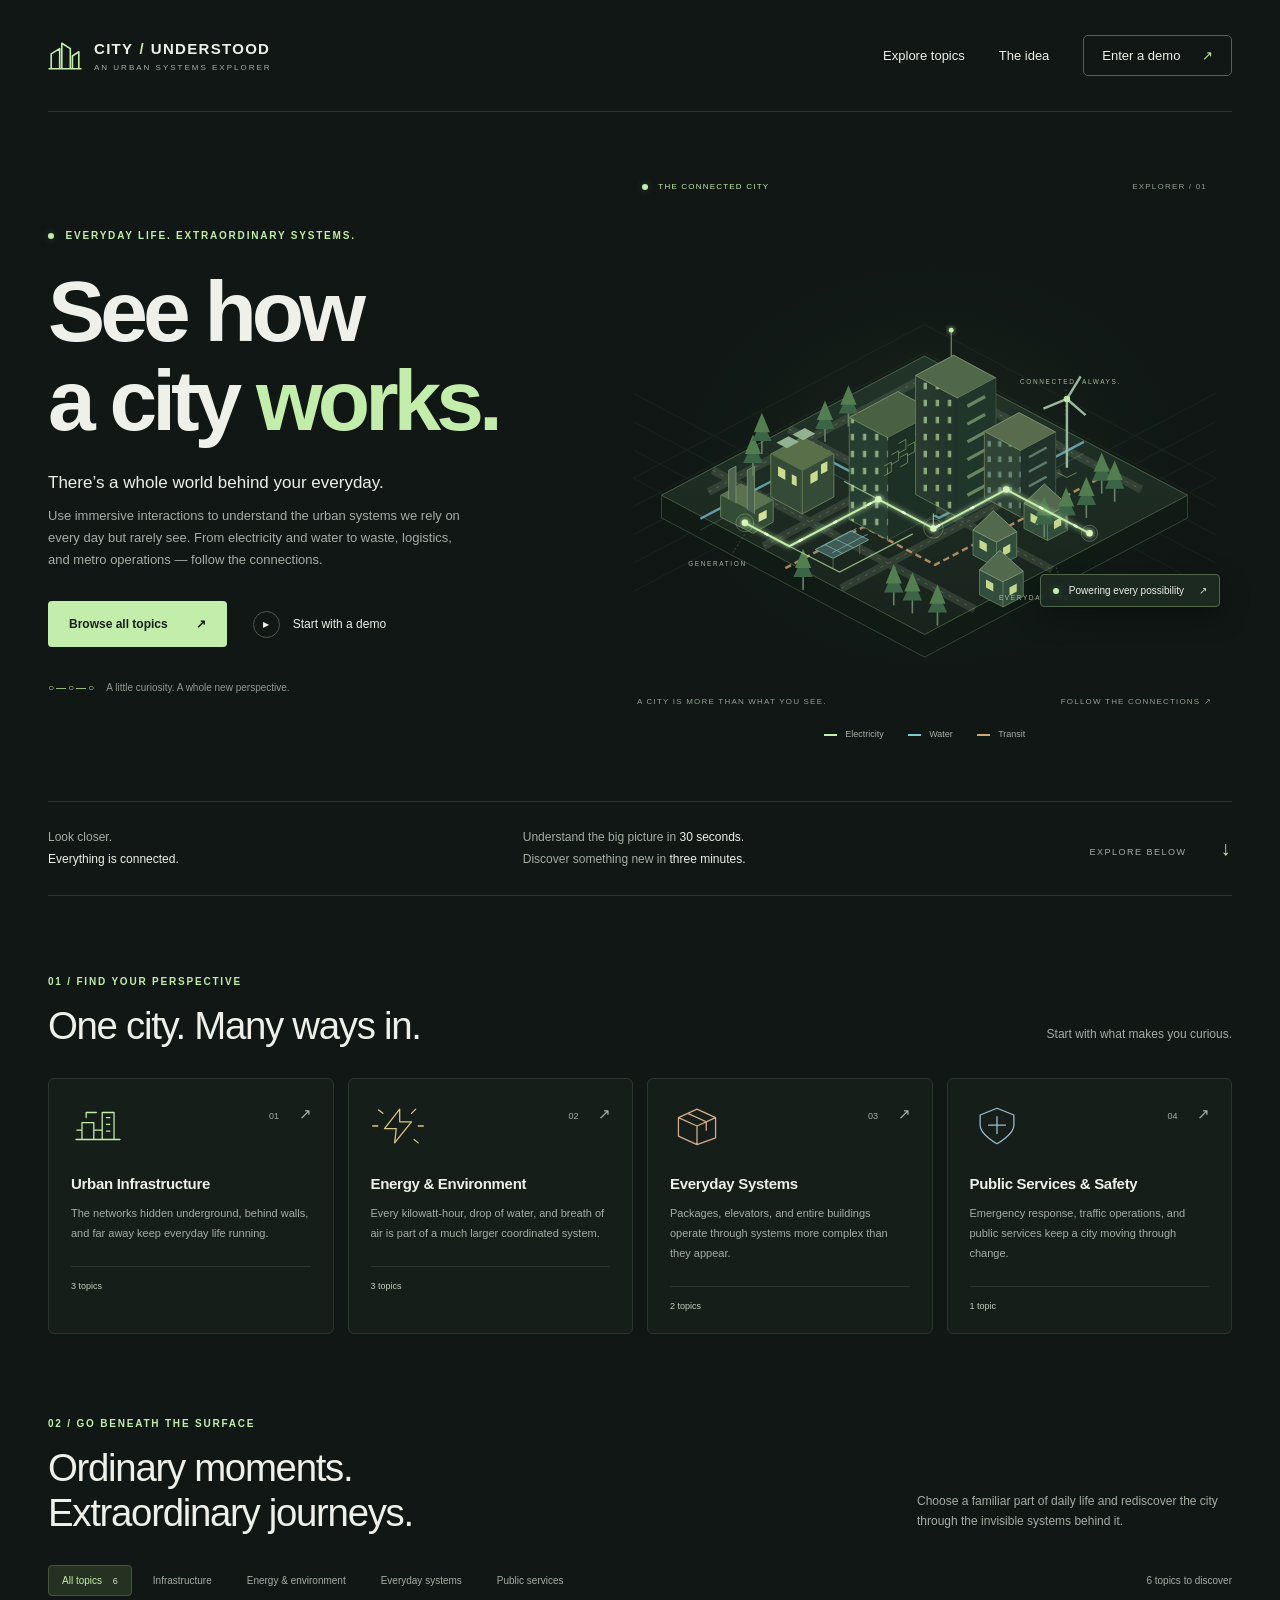
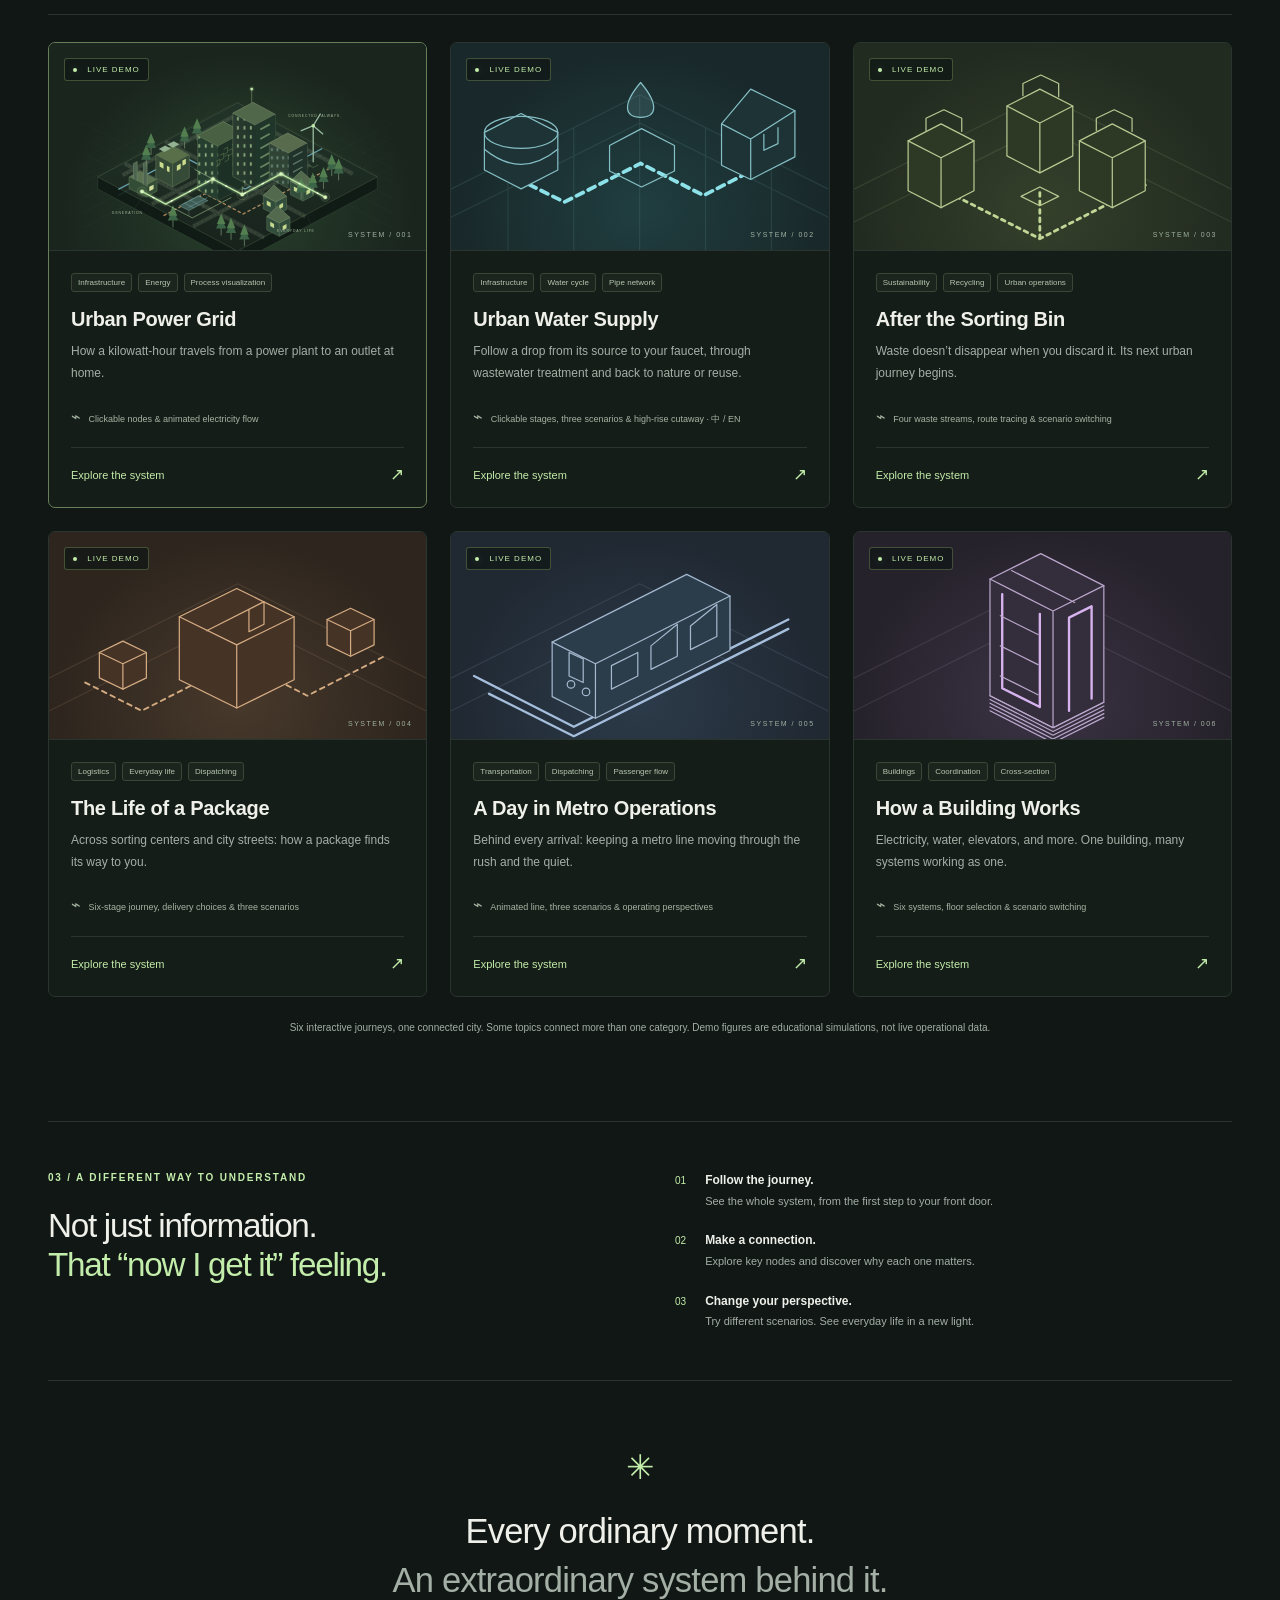
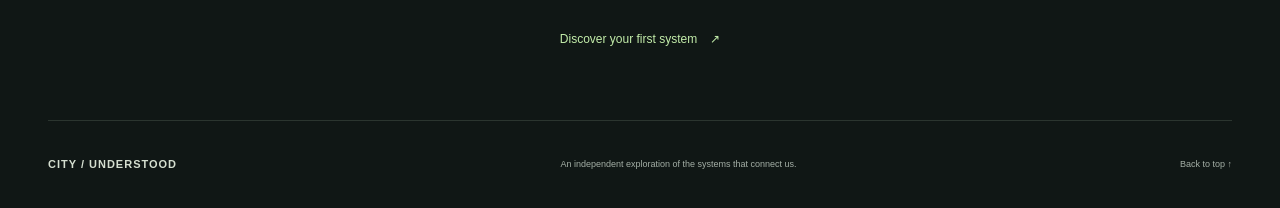
==== commit 6ad31c2a: "Complete six interactive city demos and expansion roadmap Co-authored-by: Copilot <223556219+Copilot" ====
--- a/index.html
+++ b/index.html
@@ -106,37 +106,37 @@
           <div class="demo-content"><div class="tags"><span>Infrastructure</span><span>Energy</span><span>Process visualization</span></div><h3>Urban Power Grid</h3><p>How a kilowatt-hour travels from a power plant to an outlet at home.</p><div class="interaction"><span aria-hidden="true">⌁</span> Clickable nodes &amp; animated electricity flow</div><a class="card-action" href="./city_power.html">Explore the system <span aria-hidden="true">↗</span></a></div>
         </article>
         <article class="demo-card" data-categories="infrastructure energy">
-          <div class="demo-art water-art"><span class="badge">IN DEVELOPMENT</span><span class="art-index">SYSTEM / 002</span>
+          <a class="demo-art water-art" href="./urban_water_supply.html" aria-label="Enter the urban water supply demo"><span class="badge live"><span class="status-dot"></span> LIVE DEMO</span><span class="art-index">SYSTEM / 002</span>
             <svg viewBox="0 0 400 220" role="img" aria-label="Water flowing from a reservoir through treatment tanks to a home"><path class="art-grid" d="m0 155 200-100 200 100M0 185 200 85l200 100M60 220V125m70 95V90m70 130V55m70 165V90m70 130v-95"/><path class="water-pipe" d="m45 132 75 37 81-41 67 34 86-44"/><path class="art-solid" d="m35 95 39-20 39 20v40l-39 20-39-20Z"/><ellipse cx="74" cy="95" rx="39" ry="17"/><path d="M35 113q39 32 78 0m55-4 34-18 35 18v27l-35 17-34-17Z"/><path class="art-solid" d="m287 86 31-37 47 23v49l-47 24-31-15Z"/><path d="m287 86 31 16 47-30m-47 30v43m14-48v17l15-7V90"/><path class="drop" d="M201 42c-21 25-16 37 0 37s21-12 0-37Z"/></svg>
-          </div>
-          <div class="demo-content"><div class="tags"><span>Infrastructure</span><span>Water cycle</span><span>Pipe network</span></div><h3>Urban Water Supply</h3><p>Follow a drop from its source to your faucet, and back to the environment.</p><div class="interaction"><span aria-hidden="true">⌁</span> Process switching &amp; cross-sectional views</div><span class="card-action unavailable">Coming soon <span aria-hidden="true">↗</span></span></div>
+          </a>
+          <div class="demo-content"><div class="tags"><span>Infrastructure</span><span>Water cycle</span><span>Pipe network</span></div><h3>Urban Water Supply</h3><p>Follow a drop from its source to your faucet, through wastewater treatment and back to nature or reuse.</p><div class="interaction"><span aria-hidden="true">⌁</span> Clickable stages, three scenarios &amp; high-rise cutaway · 中 / EN</div><a class="card-action" href="./urban_water_supply.html">Explore the system <span aria-hidden="true">↗</span></a></div>
         </article>
         <article class="demo-card" data-categories="infrastructure energy">
-          <div class="demo-art waste-art"><span class="badge">CONTENT PREVIEW</span><span class="art-index">SYSTEM / 003</span>
+          <a class="demo-art waste-art" href="./waste_sorting.html" aria-label="Enter the waste sorting journey demo"><span class="badge live"><span class="status-dot"></span> LIVE DEMO</span><span class="art-index">SYSTEM / 003</span>
             <svg viewBox="0 0 400 220" role="img" aria-label="Three sorting bins connected by a recycling route"><path class="art-grid" d="m0 155 200-100 200 100M0 190 200 90l200 100"/><path class="waste-route" d="m92 155 105 53 112-57M197 208v-51"/><g class="art-solid"><path d="m57 104 35-18 35 18v53l-35 18-35-18Zm105-37 35-18 35 18v53l-35 18-35-18Zm77 37 35-18 35 18v53l-35 18-35-18Z"/></g><path d="m57 104 35 18 35-18m-35 18v53m70-108 35 18 35-18m-35 18v53m42-34 35 18 35-18m-35 18v53M76 93V80l19-9 19 9v14m65-38V43l19-9 19 9v14m40 36V80l19-9 19 9v14"/><path d="m177 163 20-10 20 10-20 10Z"/></svg>
-          </div>
-          <div class="demo-content"><div class="tags"><span>Sustainability</span><span>Recycling</span><span>Urban operations</span></div><h3>After the Sorting Bin</h3><p>Waste doesn’t disappear when you discard it. Its next urban journey begins.</p><div class="interaction"><span aria-hidden="true">⌁</span> Planned: routing choices &amp; treatment animation</div><a class="card-action" href="./waste_sorting.html">Read the content preview <span aria-hidden="true">↗</span></a></div>
+          </a>
+          <div class="demo-content"><div class="tags"><span>Sustainability</span><span>Recycling</span><span>Urban operations</span></div><h3>After the Sorting Bin</h3><p>Waste doesn’t disappear when you discard it. Its next urban journey begins.</p><div class="interaction"><span aria-hidden="true">⌁</span> Four waste streams, route tracing &amp; scenario switching</div><a class="card-action" href="./waste_sorting.html">Explore the system <span aria-hidden="true">↗</span></a></div>
         </article>
         <article class="demo-card" data-categories="everyday">
-          <div class="demo-art package-art"><span class="badge">IN DEVELOPMENT</span><span class="art-index">SYSTEM / 004</span>
+          <a class="demo-art package-art" href="./package_journey.html" aria-label="Enter the package journey demo"><span class="badge live"><span class="status-dot"></span> LIVE DEMO</span><span class="art-index">SYSTEM / 004</span>
             <svg viewBox="0 0 400 220" role="img" aria-label="A package traveling along a route between distribution hubs"><path class="art-grid" d="m0 155 200-100 200 100M0 190 200 90l200 100"/><path class="package-route" d="m38 160 60 30 104-53 72 37 84-43"/><g class="art-solid"><path d="m138 90 61-30 61 30v67l-61 30-61-30Z"/><path d="m53 128 25-12 25 12v27l-25 12-25-12Zm242-35 25-12 25 12v27l-25 12-25-12Z"/></g><path d="m138 90 61 30 61-30m-61 30v67m-32-82 61-31v24l-16 8V82M53 128l25 12 25-12m-25 12v27m217-74 25 12 25-12m-25 12v27"/></svg>
-          </div>
-          <div class="demo-content"><div class="tags"><span>Logistics</span><span>Everyday life</span><span>Dispatching</span></div><h3>The Life of a Package</h3><p>Across sorting centers and city streets: how a package finds its way to you.</p><div class="interaction"><span aria-hidden="true">⌁</span> Animated map &amp; timeline</div><span class="card-action unavailable">Coming soon <span aria-hidden="true">↗</span></span></div>
+          </a>
+          <div class="demo-content"><div class="tags"><span>Logistics</span><span>Everyday life</span><span>Dispatching</span></div><h3>The Life of a Package</h3><p>Across sorting centers and city streets: how a package finds its way to you.</p><div class="interaction"><span aria-hidden="true">⌁</span> Six-stage journey, delivery choices &amp; three scenarios</div><a class="card-action" href="./package_journey.html">Explore the system <span aria-hidden="true">↗</span></a></div>
         </article>
         <article class="demo-card" data-categories="public">
-          <div class="demo-art metro-art"><span class="badge">PLANNED</span><span class="art-index">SYSTEM / 005</span>
+          <a class="demo-art metro-art" href="./metro_operations.html" aria-label="Enter the metro operations demo"><span class="badge live"><span class="status-dot"></span> LIVE DEMO</span><span class="art-index">SYSTEM / 005</span>
             <svg viewBox="0 0 400 220" role="img" aria-label="A metro train on connected rail lines"><path class="art-grid" d="m0 155 200-100 200 100M0 190 200 90l200 100"/><path class="metro-route" d="m40 172 90 45 228-114M24 153l106 54L358 93"/><path class="art-solid" d="m107 117 143-72 46 23v58l-143 72-46-23Z"/><path d="m107 117 46 23 143-72m-143 72v58m-28-70v25l15 7v-25Zm45 14v25l28-14v-25Zm42-21v25l28-14V98Zm42-21v25l28-14V77Z"/><circle cx="127" cy="162" r="4"/><circle cx="143" cy="170" r="4"/></svg>
-          </div>
-          <div class="demo-content"><div class="tags"><span>Transportation</span><span>Dispatching</span><span>Passenger flow</span></div><h3>A Day in Metro Operations</h3><p>Behind every arrival: keeping a metro line moving through the rush and the quiet.</p><div class="interaction"><span aria-hidden="true">⌁</span> State switching &amp; operations-control view</div><span class="card-action unavailable">Coming soon <span aria-hidden="true">↗</span></span></div>
+          </a>
+          <div class="demo-content"><div class="tags"><span>Transportation</span><span>Dispatching</span><span>Passenger flow</span></div><h3>A Day in Metro Operations</h3><p>Behind every arrival: keeping a metro line moving through the rush and the quiet.</p><div class="interaction"><span aria-hidden="true">⌁</span> Animated line, three scenarios &amp; operating perspectives</div><a class="card-action" href="./metro_operations.html">Explore the system <span aria-hidden="true">↗</span></a></div>
         </article>
         <article class="demo-card" data-categories="everyday">
-          <div class="demo-art building-art"><span class="badge">PLANNED</span><span class="art-index">SYSTEM / 006</span>
+          <a class="demo-art building-art" href="./building_systems.html" aria-label="Enter the building systems demo"><span class="badge live"><span class="status-dot"></span> LIVE DEMO</span><span class="art-index">SYSTEM / 006</span>
             <svg viewBox="0 0 400 220" role="img" aria-label="A building cutaway revealing connected floors and service networks"><path class="art-grid" d="m0 155 200-100 200 100M0 190 200 90l200 100"/><path class="art-solid" d="m144 50 54-27 67 34v124l-54 27-67-34Z"/><path d="m144 50 67 34 54-27m-54 27v124m-67-34 67 34 54-27m-121-3 67 34 54-27m-121-3 67 34 54-27m-121-3 67 34 54-27m-121-3 67 34 54-27"/><path class="building-route" d="M157 66v100l40 20V87m31 103V91l24-12v98"/><path d="m167 41 67 34m-79 14 40 20m-40 12 40 20m-40 12 40 20"/></svg>
-          </div>
-          <div class="demo-content"><div class="tags"><span>Buildings</span><span>Coordination</span><span>Cross-section</span></div><h3>How a Building Works</h3><p>Electricity, water, elevators, and more. One building, many systems working as one.</p><div class="interaction"><span aria-hidden="true">⌁</span> Building cutaway &amp; floor-by-floor exploration</div><span class="card-action unavailable">Coming soon <span aria-hidden="true">↗</span></span></div>
+          </a>
+          <div class="demo-content"><div class="tags"><span>Buildings</span><span>Coordination</span><span>Cross-section</span></div><h3>How a Building Works</h3><p>Electricity, water, elevators, and more. One building, many systems working as one.</p><div class="interaction"><span aria-hidden="true">⌁</span> Six systems, floor selection &amp; scenario switching</div><a class="card-action" href="./building_systems.html">Explore the system <span aria-hidden="true">↗</span></a></div>
         </article>
       </div>
-      <p class="catalog-note">A growing collection, one system at a time. Topic counts include upcoming journeys; some topics connect more than one category.</p>
+      <p class="catalog-note">Six interactive journeys, one connected city. Some topics connect more than one category. Demo figures are educational simulations, not live operational data.</p>
     </section>
 
     <section class="approach wrap" id="approach" aria-labelledby="approach-title">
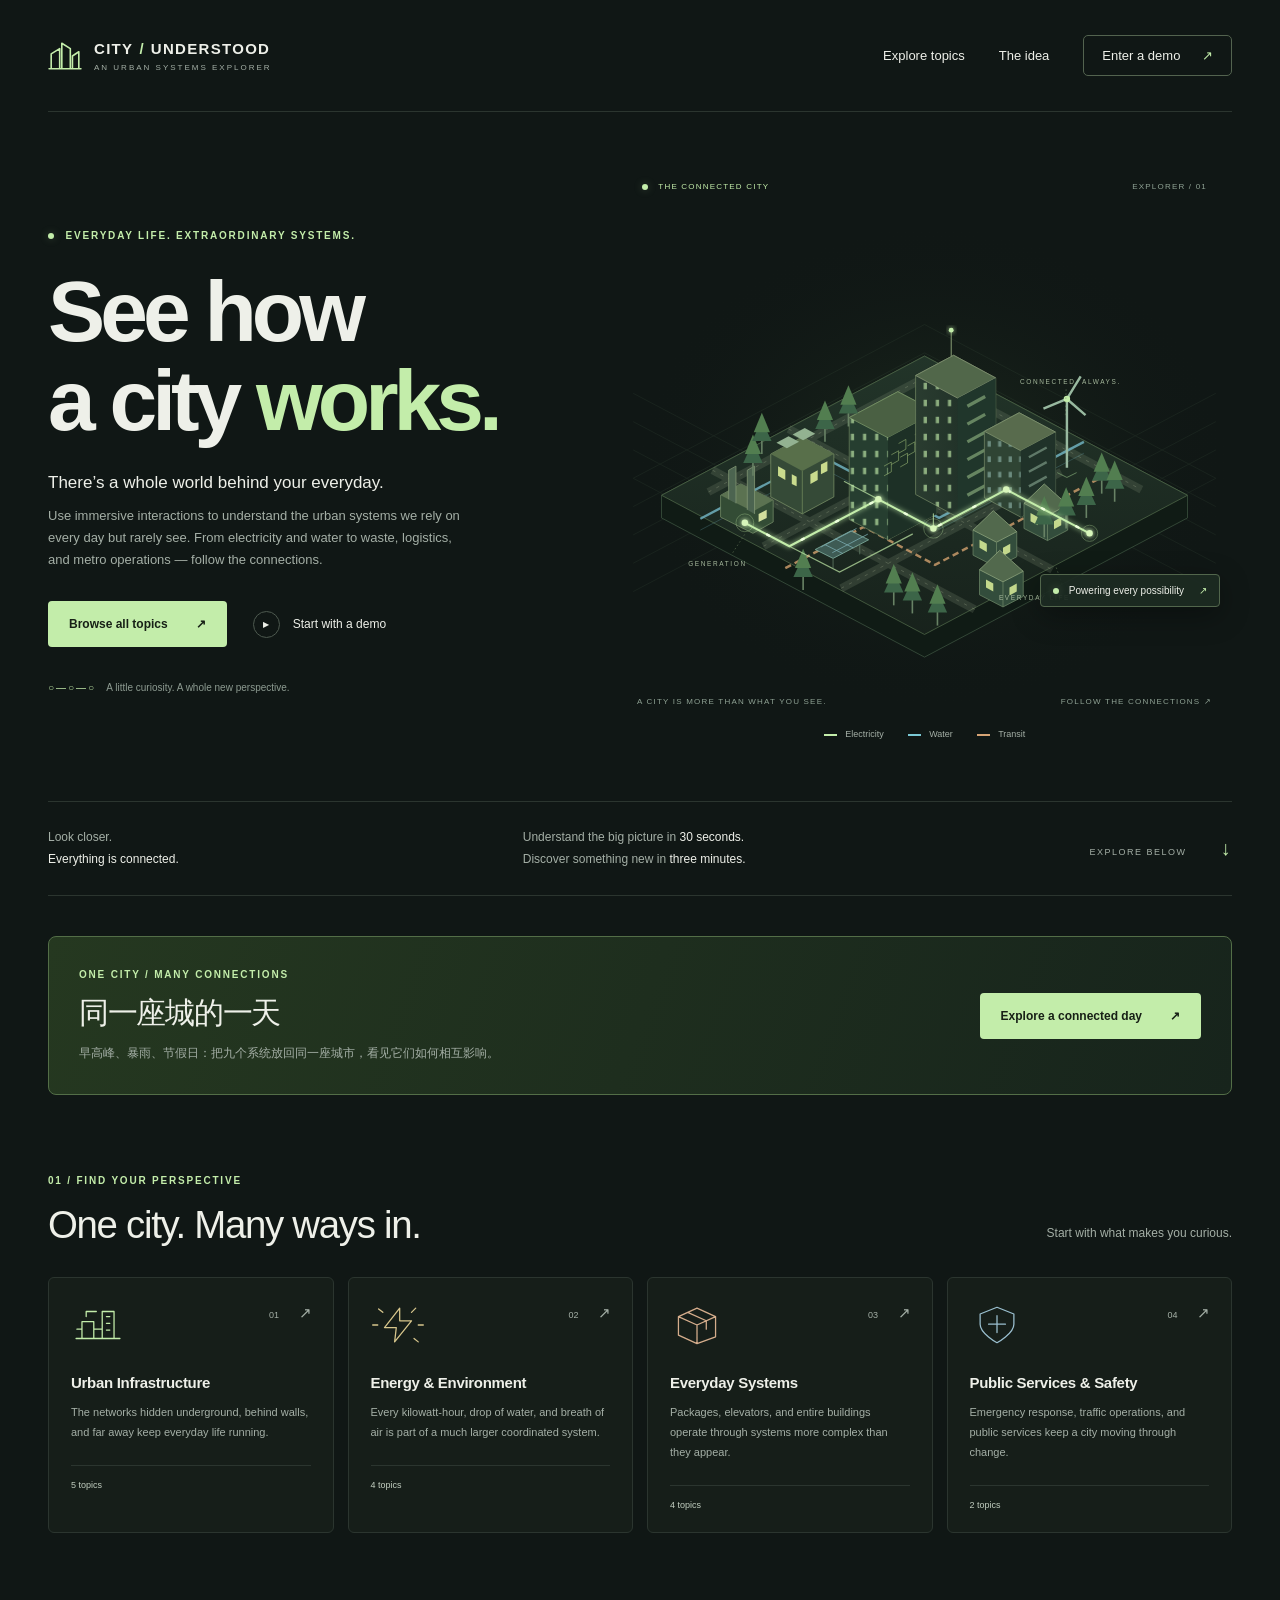
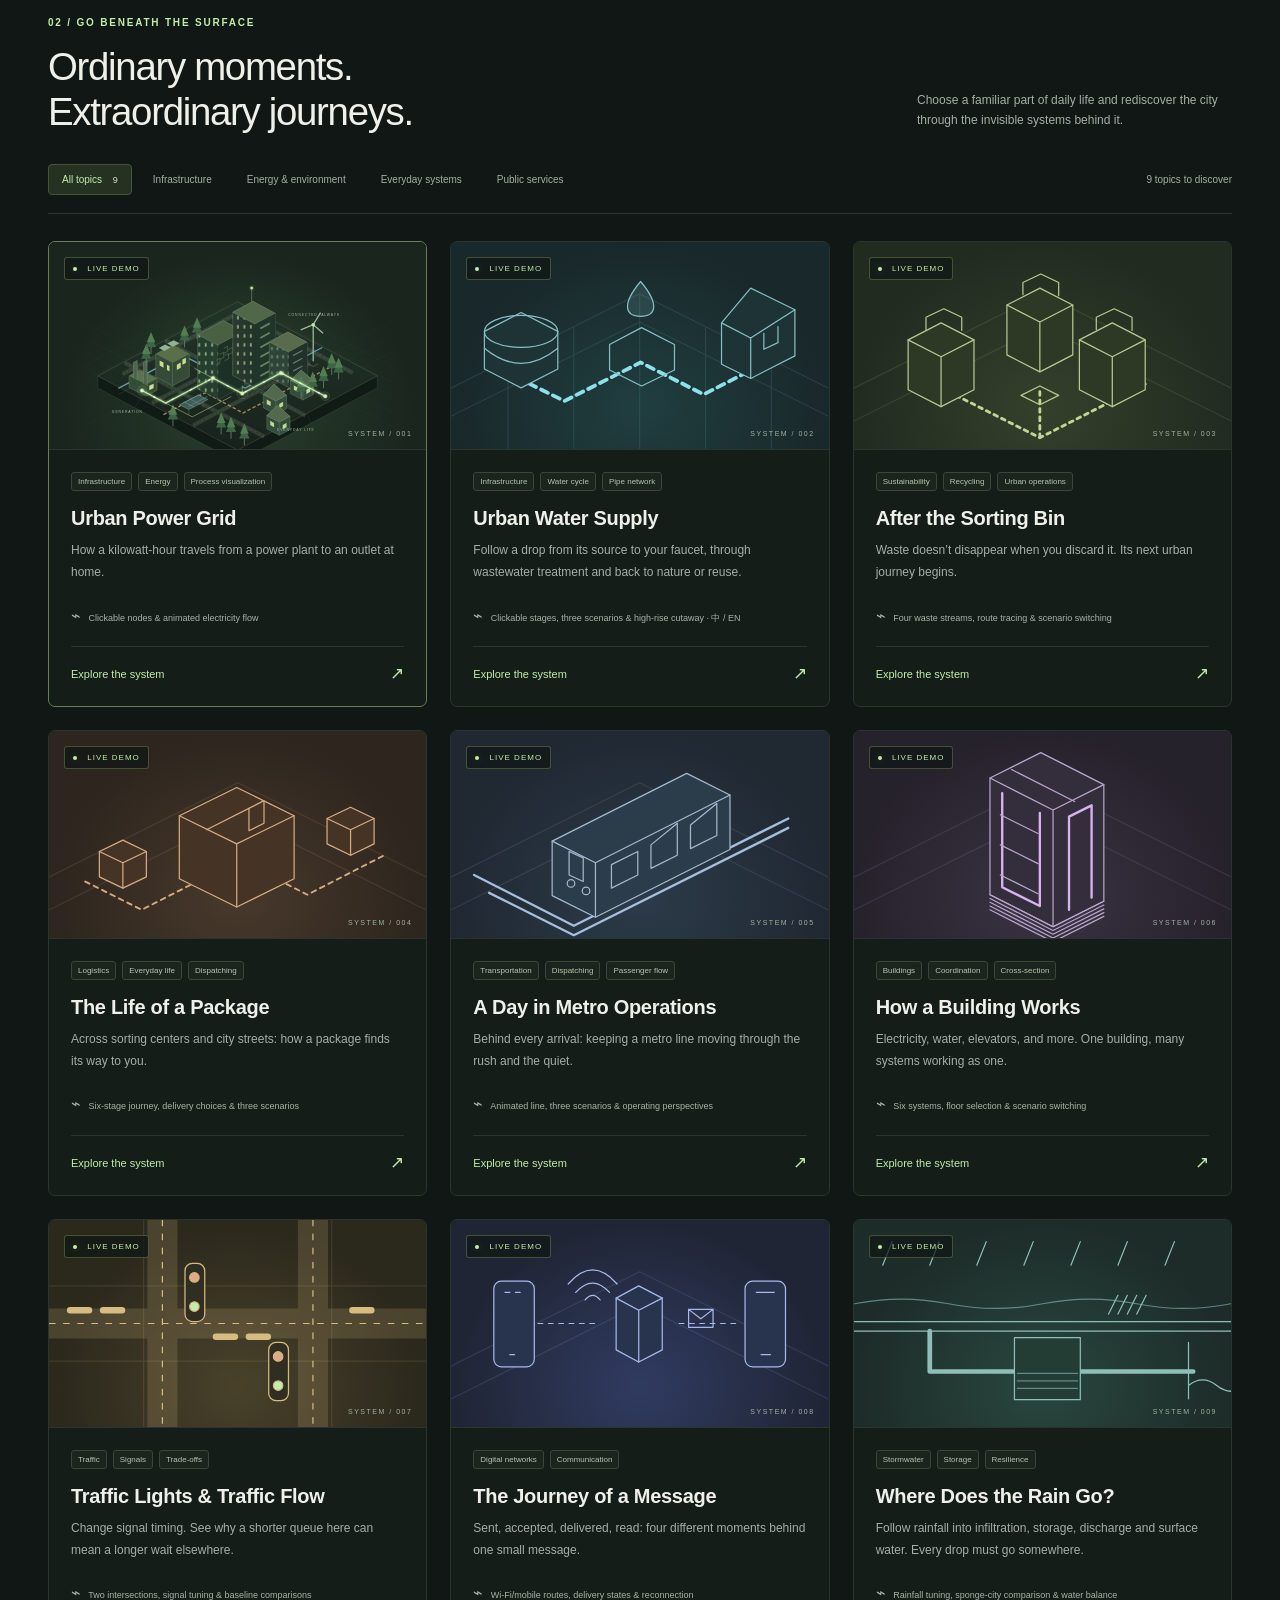
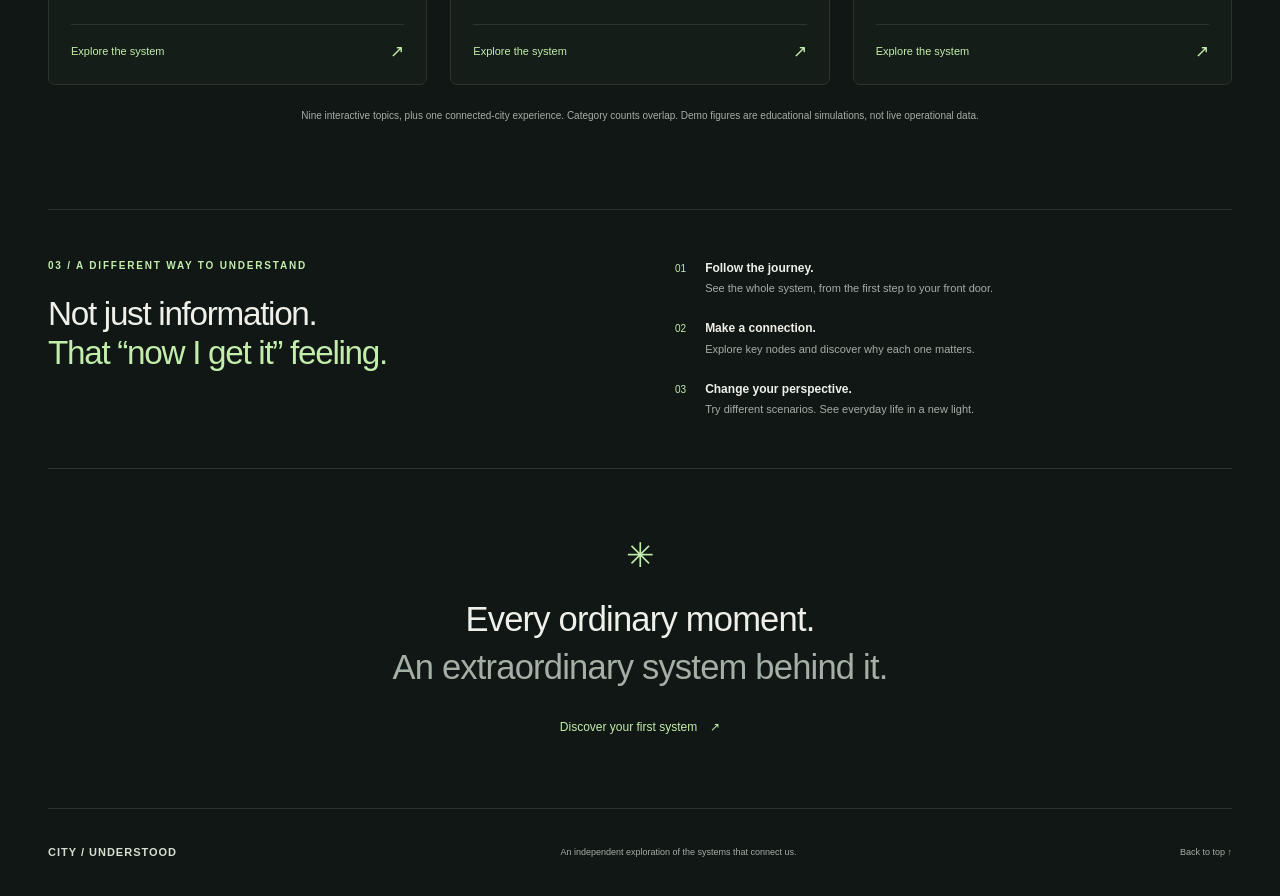
==== commit e073991d: "Add three city experiments and connected-day exploration Implement traffic, messaging and drainage m" ====
--- a/index.html
+++ b/index.html
@@ -53,6 +53,11 @@
       <a href="#categories" aria-label="Explore the four perspectives">EXPLORE BELOW <span aria-hidden="true">↓</span></a>
     </div>
 
+    <section class="city-day-entry wrap" aria-labelledby="city-day-title">
+      <div><p class="eyebrow">ONE CITY / MANY CONNECTIONS</p><h2 id="city-day-title">同一座城的一天</h2><p>早高峰、暴雨、节假日：把九个系统放回同一座城市，看见它们如何相互影响。</p></div>
+      <a class="button button-primary" href="./city_day.html">Explore a connected day <span aria-hidden="true">↗</span></a>
+    </section>
+
     <section class="categories-section wrap" id="categories" aria-labelledby="categories-title">
       <div class="section-heading">
         <div><p class="eyebrow">01 / FIND YOUR PERSPECTIVE</p><h2 id="categories-title">One city. Many ways in.</h2></div>
@@ -62,22 +67,22 @@
         <a class="category-card" href="#topics" data-category="infrastructure">
           <svg class="category-icon" viewBox="0 0 64 48" aria-hidden="true"><path d="M6 40h52M13 40V20h14v20m10 0V8h14v32M18 14V8h12m12 6h4m-4 8h4m-4 8h4M7 29h6m14 0h10"/></svg>
           <span class="category-number">01 <span aria-hidden="true">↗</span></span>
-          <h3>Urban Infrastructure</h3><p>The networks hidden underground, behind walls, and far away keep everyday life running.</p><span class="category-count">3 topics</span>
+          <h3>Urban Infrastructure</h3><p>The networks hidden underground, behind walls, and far away keep everyday life running.</p><span class="category-count">5 topics</span>
         </a>
         <a class="category-card" href="#topics" data-category="energy">
           <svg class="category-icon" viewBox="0 0 64 48" aria-hidden="true"><path d="m34 4-18 23h14l-2 17 20-25H34Z"/><path d="M14 9 9 5m42 35 5 4M8 24H2m60 0h-6M48 9l5-5"/></svg>
           <span class="category-number">02 <span aria-hidden="true">↗</span></span>
-          <h3>Energy &amp; Environment</h3><p>Every kilowatt-hour, drop of water, and breath of air is part of a much larger coordinated system.</p><span class="category-count">3 topics</span>
+          <h3>Energy &amp; Environment</h3><p>Every kilowatt-hour, drop of water, and breath of air is part of a much larger coordinated system.</p><span class="category-count">4 topics</span>
         </a>
         <a class="category-card" href="#topics" data-category="everyday">
           <svg class="category-icon" viewBox="0 0 64 48" aria-hidden="true"><path d="m10 14 22-10 22 10v24L32 46 10 36Zm0 0 22 10 22-10M32 24v22M21 9l22 10v10"/></svg>
           <span class="category-number">03 <span aria-hidden="true">↗</span></span>
-          <h3>Everyday Systems</h3><p>Packages, elevators, and entire buildings operate through systems more complex than they appear.</p><span class="category-count">2 topics</span>
+          <h3>Everyday Systems</h3><p>Packages, elevators, and entire buildings operate through systems more complex than they appear.</p><span class="category-count">4 topics</span>
         </a>
         <a class="category-card" href="#topics" data-category="public">
           <svg class="category-icon" viewBox="0 0 64 48" aria-hidden="true"><path d="M32 3 52 11v12c0 11-20 22-20 22S12 34 12 23V11Zm0 10v20M22 23h20"/></svg>
           <span class="category-number">04 <span aria-hidden="true">↗</span></span>
-          <h3>Public Services &amp; Safety</h3><p>Emergency response, traffic operations, and public services keep a city moving through change.</p><span class="category-count">1 topic</span>
+          <h3>Public Services &amp; Safety</h3><p>Emergency response, traffic operations, and public services keep a city moving through change.</p><span class="category-count">2 topics</span>
         </a>
       </div>
     </section>
@@ -89,13 +94,13 @@
       </div>
       <div class="filter-bar">
         <div class="filters" role="group" aria-label="Filter topics by category" hidden>
-          <button type="button" class="filter active" data-filter="all" aria-pressed="true">All topics <span>6</span></button>
+          <button type="button" class="filter active" data-filter="all" aria-pressed="true">All topics <span>9</span></button>
           <button type="button" class="filter" data-filter="infrastructure" aria-pressed="false">Infrastructure</button>
           <button type="button" class="filter" data-filter="energy" aria-pressed="false">Energy &amp; environment</button>
           <button type="button" class="filter" data-filter="everyday" aria-pressed="false">Everyday systems</button>
           <button type="button" class="filter" data-filter="public" aria-pressed="false">Public services</button>
         </div>
-        <p id="result-count" class="result-count" role="status" aria-live="polite" aria-atomic="true">6 topics to discover</p>
+        <p id="result-count" class="result-count" role="status" aria-live="polite" aria-atomic="true">9 topics to discover</p>
       </div>
       <div class="demo-grid">
         <article class="demo-card featured" data-categories="infrastructure energy">
@@ -135,8 +140,26 @@
           </a>
           <div class="demo-content"><div class="tags"><span>Buildings</span><span>Coordination</span><span>Cross-section</span></div><h3>How a Building Works</h3><p>Electricity, water, elevators, and more. One building, many systems working as one.</p><div class="interaction"><span aria-hidden="true">⌁</span> Six systems, floor selection &amp; scenario switching</div><a class="card-action" href="./building_systems.html">Explore the system <span aria-hidden="true">↗</span></a></div>
         </article>
+        <article class="demo-card" data-categories="public everyday">
+          <a class="demo-art traffic-art" href="./traffic_flow.html" aria-label="Enter the traffic flow demo"><span class="badge live"><span class="status-dot"></span> LIVE DEMO</span><span class="art-index">SYSTEM / 007</span>
+            <svg viewBox="0 0 400 220" role="img" aria-label="Two connected intersections with vehicles and signal lights"><path class="art-grid" d="M0 70H400M0 150H400M100 0V220M300 0V220"/><path d="M0 110H400M120 0V220M280 0V220" stroke-width="32" opacity=".18"/><path d="M0 110H400M120 0V220M280 0V220" stroke-dasharray="6 9"/><rect x="144" y="46" width="21" height="62" rx="8" class="art-solid"/><circle cx="154" cy="61" r="5" fill="#e0aa88"/><circle cx="154" cy="92" r="5" fill="#c3edaa"/><rect x="233" y="130" width="21" height="62" rx="8" class="art-solid"/><circle cx="243" cy="145" r="5" fill="#e0aa88"/><circle cx="243" cy="176" r="5" fill="#c3edaa"/><path d="M22 96h20m15 0h20m100 28h20m15 0h20m90-28h20" stroke-width="7"/></svg>
+          </a>
+          <div class="demo-content"><div class="tags"><span>Traffic</span><span>Signals</span><span>Trade-offs</span></div><h3>Traffic Lights &amp; Traffic Flow</h3><p>Change signal timing. See why a shorter queue here can mean a longer wait elsewhere.</p><div class="interaction"><span aria-hidden="true">⌁</span> Two intersections, signal tuning &amp; baseline comparisons</div><a class="card-action" href="./traffic_flow.html">Explore the system <span aria-hidden="true">↗</span></a></div>
+        </article>
+        <article class="demo-card" data-categories="infrastructure everyday">
+          <a class="demo-art message-art" href="./message_journey.html" aria-label="Enter the phone message journey demo"><span class="badge live"><span class="status-dot"></span> LIVE DEMO</span><span class="art-index">SYSTEM / 008</span>
+            <svg viewBox="0 0 400 220" role="img" aria-label="A message passing from a phone through a network to another device"><path class="art-grid" d="m0 155 200-100 200 100M0 190 200 90l200 100"/><rect x="45" y="65" width="43" height="91" rx="8" class="art-solid"/><path d="M57 77h19m-14 66h10m20-33h63m87 0h64" stroke-dasharray="5 6"/><path d="m175 83 24-13 25 13v55l-25 13-24-13Z" class="art-solid"/><path d="m175 83 24 13 25-13m-25 13v55"/><rect x="312" y="65" width="43" height="91" rx="8" class="art-solid"/><path d="M324 77h19m-14 66h10"/><path d="M124 68q26-30 52 0m-44 9q18-20 36 0m-26 8q8-10 16 0"/><path d="M252 95h26v19h-26Zm0 0 13 10 13-10"/></svg>
+          </a>
+          <div class="demo-content"><div class="tags"><span>Digital networks</span><span>Communication</span></div><h3>The Journey of a Message</h3><p>Sent, accepted, delivered, read: four different moments behind one small message.</p><div class="interaction"><span aria-hidden="true">⌁</span> Wi-Fi/mobile routes, delivery states &amp; reconnection</div><a class="card-action" href="./message_journey.html">Explore the system <span aria-hidden="true">↗</span></a></div>
+        </article>
+        <article class="demo-card" data-categories="infrastructure energy">
+          <a class="demo-art drainage-art" href="./urban_drainage.html" aria-label="Enter the urban drainage demo"><span class="badge live"><span class="status-dot"></span> LIVE DEMO</span><span class="art-index">SYSTEM / 009</span>
+            <svg viewBox="0 0 400 220" role="img" aria-label="Rain reaching permeable ground, a storage tank and a drainage outfall"><path d="M0 108H400M0 118H400"/><path d="M40 23 30 48m60-25L80 48m60-25-10 25m60-25-10 25m60-25-10 25m60-25-10 25m60-25-10 25"/><path d="M80 118v43h90m70 0h120" stroke-width="5"/><path class="art-solid" d="M170 125h70v66h-70Z"/><path d="M173 163h64m-64 8h64m-64 8h64" opacity=".6"/><path d="m280 80-10 20m20-20-10 20m20-20-10 20m20-20-10 20"/><path d="M0 89q50-10 100 0t100 0t100 0t100 0" opacity=".6"/><path d="M355 130v60m0-14q15-12 30 0t30 0"/></svg>
+          </a>
+          <div class="demo-content"><div class="tags"><span>Stormwater</span><span>Storage</span><span>Resilience</span></div><h3>Where Does the Rain Go?</h3><p>Follow rainfall into infiltration, storage, discharge and surface water. Every drop must go somewhere.</p><div class="interaction"><span aria-hidden="true">⌁</span> Rainfall tuning, sponge-city comparison &amp; water balance</div><a class="card-action" href="./urban_drainage.html">Explore the system <span aria-hidden="true">↗</span></a></div>
+        </article>
       </div>
-      <p class="catalog-note">Six interactive journeys, one connected city. Some topics connect more than one category. Demo figures are educational simulations, not live operational data.</p>
+      <p class="catalog-note">Nine interactive topics, plus one connected-city experience. Category counts overlap. Demo figures are educational simulations, not live operational data.</p>
     </section>
 
     <section class="approach wrap" id="approach" aria-labelledby="approach-title">
--- a/homepage.css
+++ b/homepage.css
@@ -119,6 +119,18 @@
 .building-art { color: #b9a6cb; background: radial-gradient(ellipse at 50% 80%, #3b3345, #26222b 70%); }
 .building-art .art-solid { fill: #342d3b; }
 .building-route { stroke: #d6b3ef; stroke-width: 2.5; }
+.traffic-art { color: #d7bc81; background: radial-gradient(ellipse at 50% 80%, #49412a, #2b281c 70%); }
+.traffic-art .art-solid { fill: #302d22; }
+.message-art { color: #a7b9ec; background: radial-gradient(ellipse at 50% 80%, #303b61, #202535 70%); }
+.message-art .art-solid { fill: #28334e; }
+.drainage-art { color: #8ebeb8; background: radial-gradient(ellipse at 50% 80%, #29473f, #1d2c28 70%); }
+.drainage-art .art-solid { fill: #233d35; }
+.city-day-entry { display: flex; align-items: center; justify-content: space-between; gap: 30px; margin-top: 40px; padding: 30px; border: 1px solid #536e47; border-radius: 8px; background: linear-gradient(110deg, #253820, #17241c); }
+.city-day-entry .eyebrow { margin-bottom: 12px; }
+.city-day-entry h2 { font-size: 30px; }
+.city-day-entry p:not(.eyebrow) { color: var(--muted); font-size: 12px; line-height: 1.8; max-width: 590px; margin-bottom: 0; }
+.city-day-entry .button { flex-shrink: 0; }
+@media(max-width: 700px) { .city-day-entry { display: block; padding: 24px; }.city-day-entry .button { margin-top: 24px; } }
 .demo-content { padding: 22px; display: flex; flex-direction: column; flex: 1; }
 .tags { display: flex; flex-wrap: wrap; gap: 6px; }
 .tags span { font-size: 8px; color: #b5c5af; background: #a4c18a0b; border: 1px solid #3b4637; border-radius: 3px; padding: 4px 6px; }
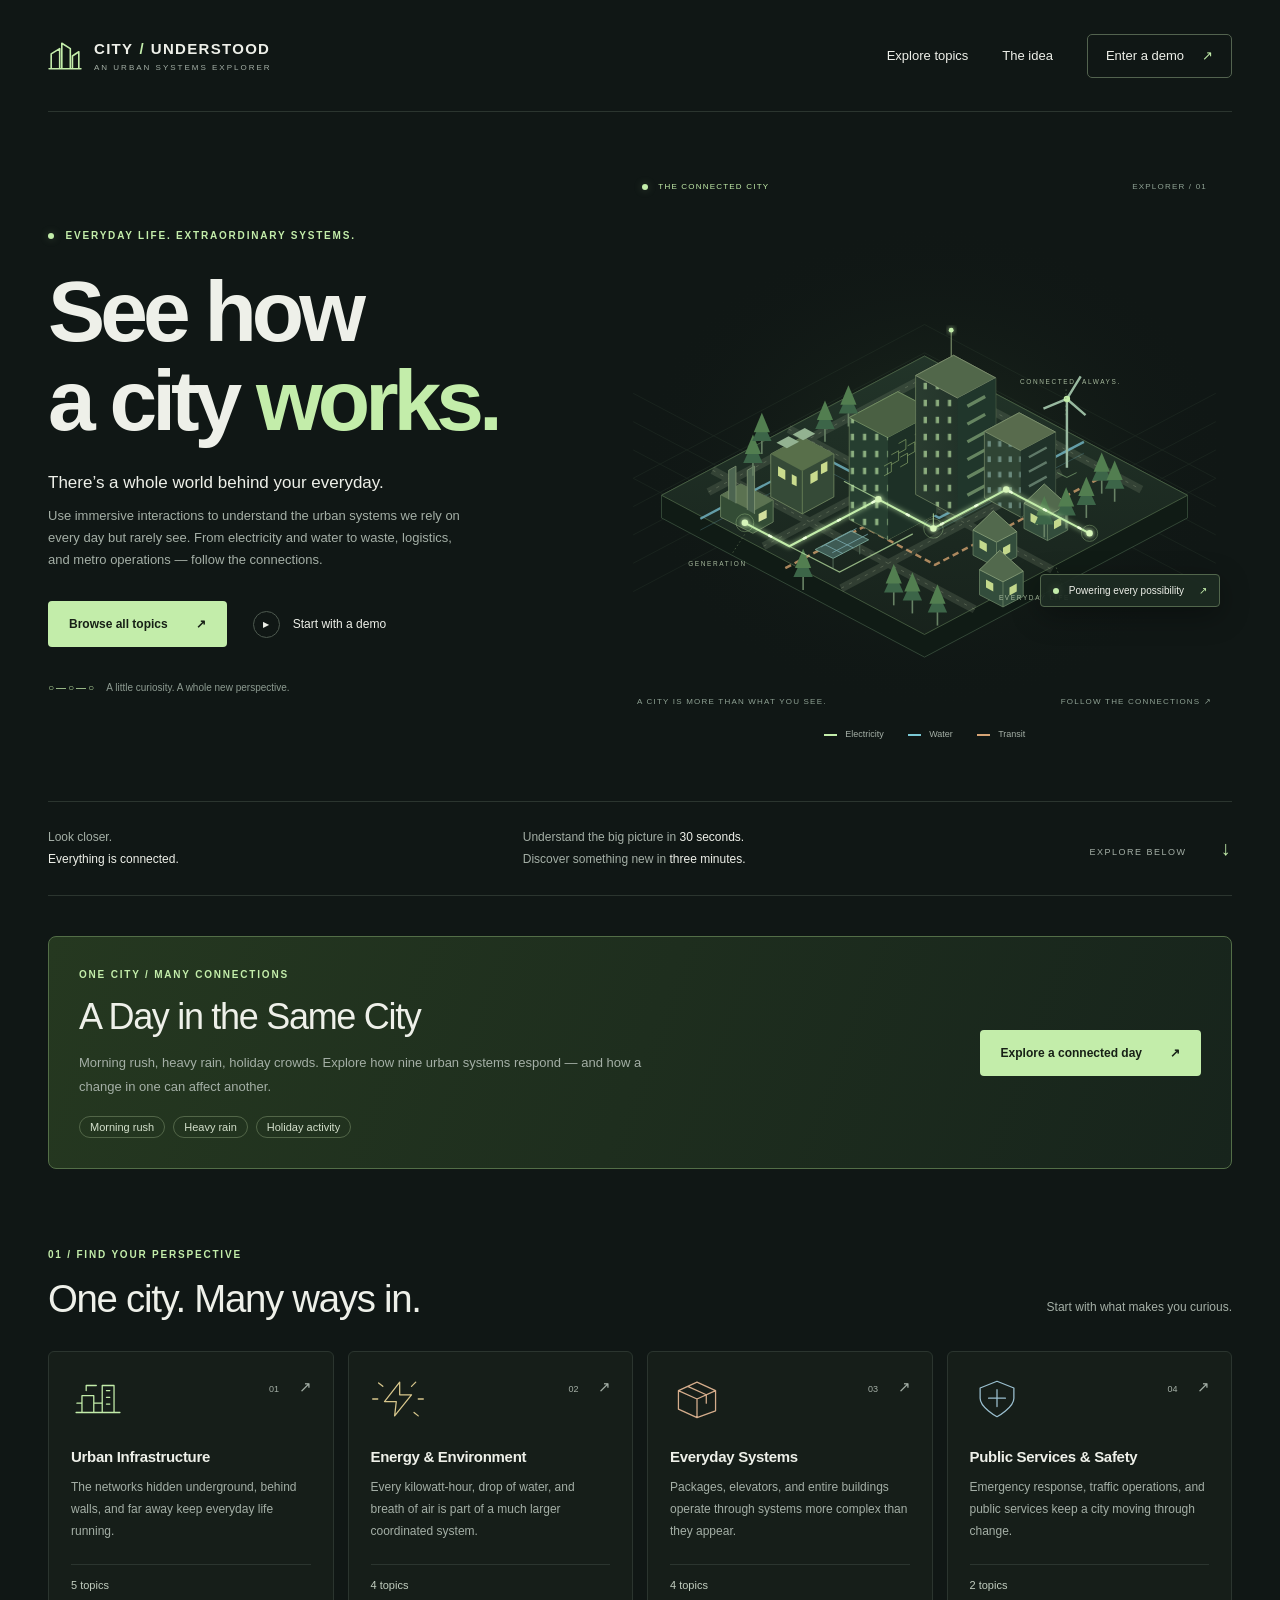
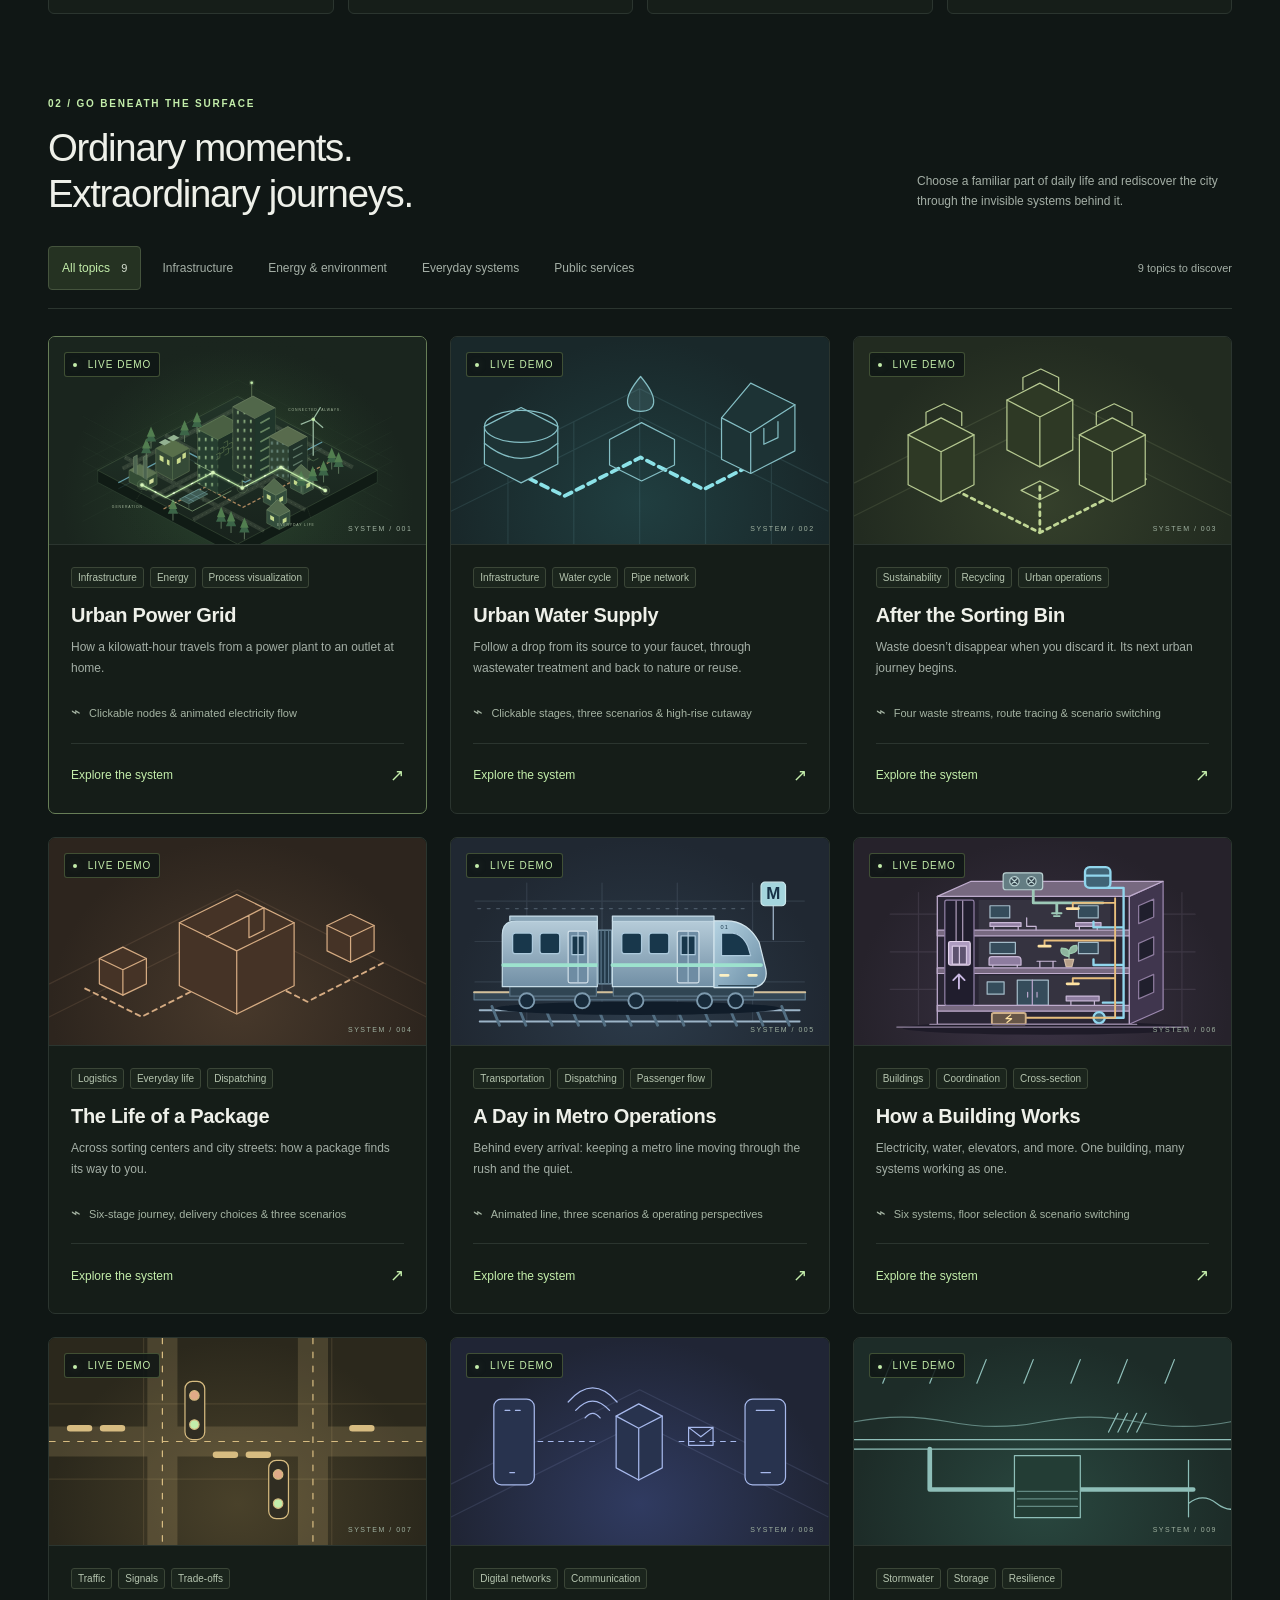
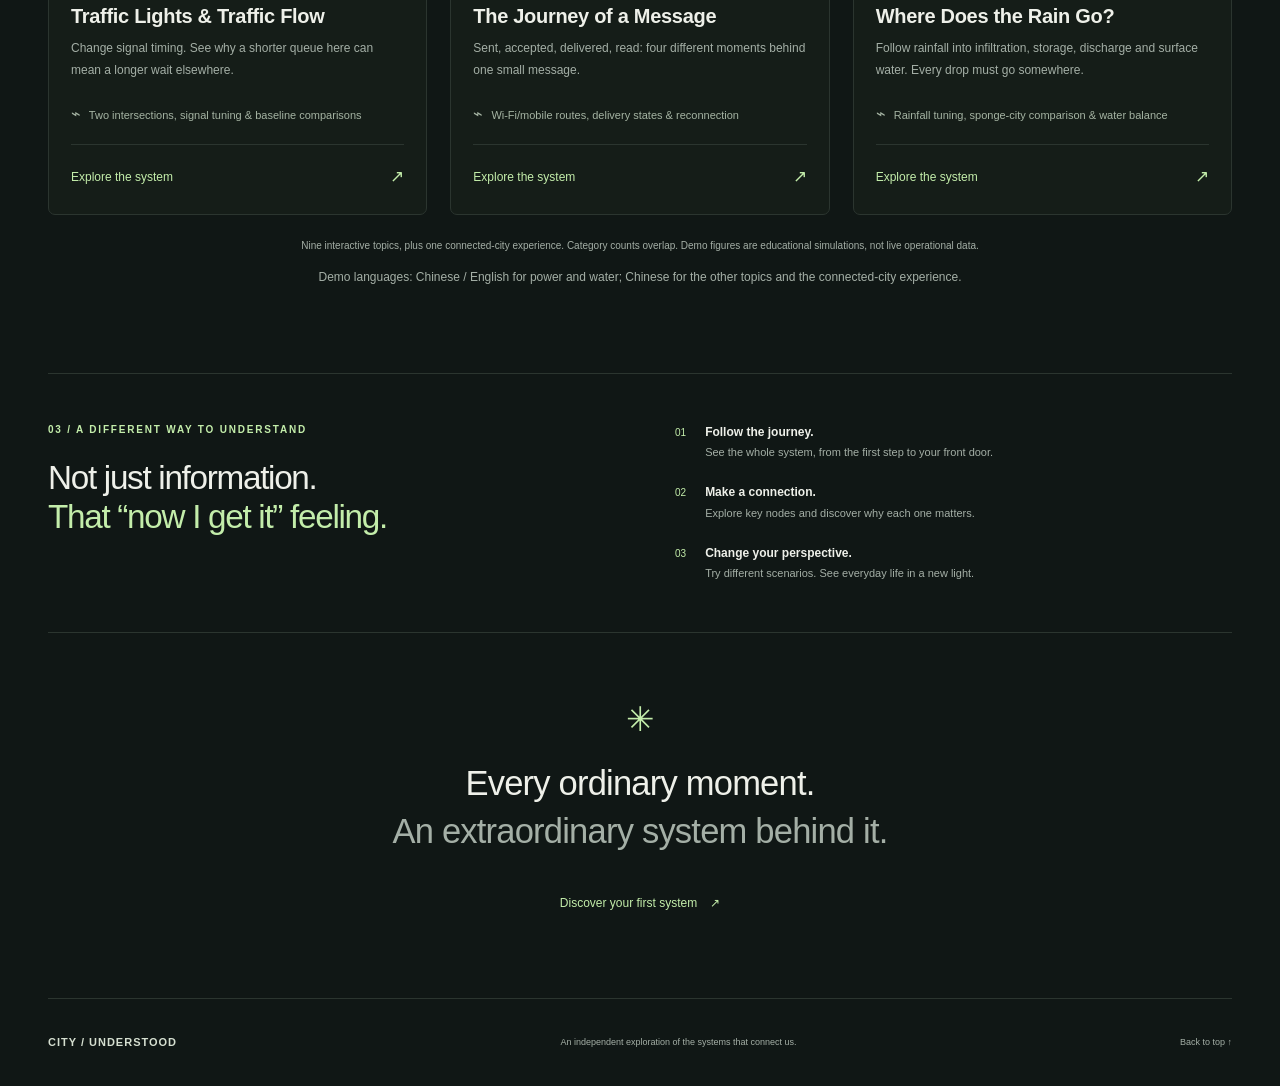
==== commit 29a16e6e: "Polish homepage copy, accessibility and system illustrations Translate the connected-city feature, c" ====
--- a/index.html
+++ b/index.html
@@ -54,7 +54,7 @@
     </div>
 
     <section class="city-day-entry wrap" aria-labelledby="city-day-title">
-      <div><p class="eyebrow">ONE CITY / MANY CONNECTIONS</p><h2 id="city-day-title">同一座城的一天</h2><p>早高峰、暴雨、节假日：把九个系统放回同一座城市，看见它们如何相互影响。</p></div>
+      <div><p class="eyebrow">ONE CITY / MANY CONNECTIONS</p><h2 id="city-day-title">A Day in the Same City</h2><p>Morning rush, heavy rain, holiday crowds. Explore how nine urban systems respond — and how a change in one can affect another.</p><ul class="city-day-scenarios" aria-label="Connected-city scenarios"><li>Morning rush</li><li>Heavy rain</li><li>Holiday activity</li></ul></div>
       <a class="button button-primary" href="./city_day.html">Explore a connected day <span aria-hidden="true">↗</span></a>
     </section>
 
@@ -114,7 +114,7 @@
           <a class="demo-art water-art" href="./urban_water_supply.html" aria-label="Enter the urban water supply demo"><span class="badge live"><span class="status-dot"></span> LIVE DEMO</span><span class="art-index">SYSTEM / 002</span>
             <svg viewBox="0 0 400 220" role="img" aria-label="Water flowing from a reservoir through treatment tanks to a home"><path class="art-grid" d="m0 155 200-100 200 100M0 185 200 85l200 100M60 220V125m70 95V90m70 130V55m70 165V90m70 130v-95"/><path class="water-pipe" d="m45 132 75 37 81-41 67 34 86-44"/><path class="art-solid" d="m35 95 39-20 39 20v40l-39 20-39-20Z"/><ellipse cx="74" cy="95" rx="39" ry="17"/><path d="M35 113q39 32 78 0m55-4 34-18 35 18v27l-35 17-34-17Z"/><path class="art-solid" d="m287 86 31-37 47 23v49l-47 24-31-15Z"/><path d="m287 86 31 16 47-30m-47 30v43m14-48v17l15-7V90"/><path class="drop" d="M201 42c-21 25-16 37 0 37s21-12 0-37Z"/></svg>
           </a>
-          <div class="demo-content"><div class="tags"><span>Infrastructure</span><span>Water cycle</span><span>Pipe network</span></div><h3>Urban Water Supply</h3><p>Follow a drop from its source to your faucet, through wastewater treatment and back to nature or reuse.</p><div class="interaction"><span aria-hidden="true">⌁</span> Clickable stages, three scenarios &amp; high-rise cutaway · 中 / EN</div><a class="card-action" href="./urban_water_supply.html">Explore the system <span aria-hidden="true">↗</span></a></div>
+          <div class="demo-content"><div class="tags"><span>Infrastructure</span><span>Water cycle</span><span>Pipe network</span></div><h3>Urban Water Supply</h3><p>Follow a drop from its source to your faucet, through wastewater treatment and back to nature or reuse.</p><div class="interaction"><span aria-hidden="true">⌁</span> Clickable stages, three scenarios &amp; high-rise cutaway</div><a class="card-action" href="./urban_water_supply.html">Explore the system <span aria-hidden="true">↗</span></a></div>
         </article>
         <article class="demo-card" data-categories="infrastructure energy">
           <a class="demo-art waste-art" href="./waste_sorting.html" aria-label="Enter the waste sorting journey demo"><span class="badge live"><span class="status-dot"></span> LIVE DEMO</span><span class="art-index">SYSTEM / 003</span>
@@ -130,13 +130,42 @@
         </article>
         <article class="demo-card" data-categories="public">
           <a class="demo-art metro-art" href="./metro_operations.html" aria-label="Enter the metro operations demo"><span class="badge live"><span class="status-dot"></span> LIVE DEMO</span><span class="art-index">SYSTEM / 005</span>
-            <svg viewBox="0 0 400 220" role="img" aria-label="A metro train on connected rail lines"><path class="art-grid" d="m0 155 200-100 200 100M0 190 200 90l200 100"/><path class="metro-route" d="m40 172 90 45 228-114M24 153l106 54L358 93"/><path class="art-solid" d="m107 117 143-72 46 23v58l-143 72-46-23Z"/><path d="m107 117 46 23 143-72m-143 72v58m-28-70v25l15 7v-25Zm45 14v25l28-14v-25Zm42-21v25l28-14V98Zm42-21v25l28-14V77Z"/><circle cx="127" cy="162" r="4"/><circle cx="143" cy="170" r="4"/></svg>
+            <svg class="metro-preview" viewBox="0 0 400 220" role="img" aria-label="A two-car metro train with passenger doors, windows and a rounded driver cab on parallel tracks">
+              <defs><linearGradient id="metro-body" x1="0" y1="0" x2="0" y2="1"><stop stop-color="#b6ccd9"/><stop offset="1" stop-color="#718fa5"/></linearGradient><linearGradient id="metro-cab" x1="0" y1="0" x2="1" y2="1"><stop stop-color="#b5d3e2"/><stop offset="1" stop-color="#688ba3"/></linearGradient></defs>
+              <path class="art-grid" d="M25 67H375M25 110H375M25 153H375M80 48V195M160 48V195M240 48V195M320 48V195"/>
+              <path class="metro-platform" d="M24 164H376V172H24Z"/><path class="metro-platform-edge" d="M24 164H376"/>
+              <g class="metro-rails"><path d="M30 183H370M30 195H370"/><path class="metro-sleepers" d="m43 179 8 20m20-20 8 20m20-20 8 20m20-20 8 20m20-20 8 20m20-20 8 20m20-20 8 20m20-20 8 20m20-20 8 20m20-20 8 20m20-20 8 20m20-20 8 20"/></g>
+              <ellipse cx="198" cy="181" rx="151" ry="7" fill="#101c29" stroke="none"/>
+              <g class="metro-undercar"><path d="M62 155H154V168H62ZM172 155H321V168H172Z"/></g>
+              <g class="metro-wheels"><circle cx="80" cy="173" r="8"/><circle cx="139" cy="173" r="8"/><circle cx="196" cy="173" r="8"/><circle cx="269" cy="173" r="8"/><circle cx="302" cy="173" r="8"/></g>
+              <g class="metro-car"><path class="metro-body" d="M54 103Q54 88 69 88H155V158H54Z"/><path class="metro-roof" d="M62 88V83H155V88"/><rect class="metro-window" x="65" y="101" width="21" height="22" rx="3"/><rect class="metro-window" x="94" y="101" width="21" height="22" rx="3"/><rect class="metro-door" x="124" y="99" width="21" height="55" rx="2"/><path class="metro-window" d="M128 104H141V124H128Z"/><path class="metro-door-seam" d="M134.5 100V153"/><path class="metro-stripe" d="M55 135H155"/></g>
+              <path class="metro-joint" d="M156 98H170V155H156Z"/><path class="metro-joint-folds" d="M159 99V154M163 99V154M167 99V154"/>
+              <g class="metro-car"><path class="metro-body" d="M171 88H279V158H171Z"/><path class="metro-roof" d="M171 88V83H279V88"/><rect class="metro-window" x="181" y="101" width="21" height="22" rx="3"/><rect class="metro-window" x="210" y="101" width="21" height="22" rx="3"/><rect class="metro-door" x="240" y="99" width="23" height="55" rx="2"/><path class="metro-window" d="M244 104H259V124H244Z"/><path class="metro-door-seam" d="M251.5 100V153"/><path class="metro-stripe" d="M171 135H279"/></g>
+              <g class="metro-driver-cab"><path class="metro-cab" d="M279 88H292Q315 88 327 111L334 139Q337 155 322 159H279Z"/><path class="metro-window" d="M287 101H299Q309 102 315 115L318 125H287Z"/><path class="metro-front-stripe" d="M280 135H329"/><path class="metro-light" d="M286 146h8m22 0h8"/><path d="M284 157H324" stroke="#304958"/><text x="286" y="97" class="metro-destination">01</text></g>
+              <g class="metro-station-sign"><path d="M342 69V108"/><rect x="329" y="47" width="26" height="25" rx="4"/><text x="342" y="65">M</text><path d="M28 75H314" stroke-dasharray="3 7" opacity=".3"/></g>
+            </svg>
           </a>
           <div class="demo-content"><div class="tags"><span>Transportation</span><span>Dispatching</span><span>Passenger flow</span></div><h3>A Day in Metro Operations</h3><p>Behind every arrival: keeping a metro line moving through the rush and the quiet.</p><div class="interaction"><span aria-hidden="true">⌁</span> Animated line, three scenarios &amp; operating perspectives</div><a class="card-action" href="./metro_operations.html">Explore the system <span aria-hidden="true">↗</span></a></div>
         </article>
         <article class="demo-card" data-categories="everyday">
           <a class="demo-art building-art" href="./building_systems.html" aria-label="Enter the building systems demo"><span class="badge live"><span class="status-dot"></span> LIVE DEMO</span><span class="art-index">SYSTEM / 006</span>
-            <svg viewBox="0 0 400 220" role="img" aria-label="A building cutaway revealing connected floors and service networks"><path class="art-grid" d="m0 155 200-100 200 100M0 190 200 90l200 100"/><path class="art-solid" d="m144 50 54-27 67 34v124l-54 27-67-34Z"/><path d="m144 50 67 34 54-27m-54 27v124m-67-34 67 34 54-27m-121-3 67 34 54-27m-121-3 67 34 54-27m-121-3 67 34 54-27m-121-3 67 34 54-27"/><path class="building-route" d="M157 66v100l40 20V87m31 103V91l24-12v98"/><path d="m167 41 67 34m-79 14 40 20m-40 12 40 20m-40 12 40 20"/></svg>
+            <svg class="building-preview" viewBox="0 0 400 220" role="img" aria-label="A three-floor building cutaway with furnished rooms, an elevator, rooftop ventilation, and separate water and electricity lines">
+              <path class="art-grid" d="M38 81H362M38 121H362M38 161H362M68 58V202M348 58V202"/>
+              <ellipse cx="204" cy="202" rx="153" ry="7" fill="#1e1b28" stroke="none"/>
+              <path class="building-side" d="M292 62 328 46V182L292 198Z"/>
+              <g class="building-side-windows"><path d="m302 72 16-7v19l-16 7Zm0 40 16-7v19l-16 7Zm0 40 16-7v19l-16 7Z"/></g>
+              <path class="building-shell" d="M88 62H292V198H88Z"/>
+              <g class="building-floor"><path d="M132 66H272V98H132Z"/><path class="building-room-window" d="M144 72H165V85H144ZM238 72H259V85H238Z"/><path class="building-furniture" d="M144 90H177V94H144ZM148 94V98M174 94V98M235 90H262V94H235ZM239 94V98M258 94V98"/><path class="building-chair" d="M183 85V94H193V98"/></g>
+              <g class="building-floor"><path d="M132 106H272V138H132Z"/><path class="building-room-window" d="M144 111H171V123H144ZM238 111H259V123H238Z"/><path class="building-furniture" d="M143 129Q143 126 146 126H173Q177 126 177 130V135H143ZM147 135V138M173 135V138M194 131H214M197 131V138M211 131V138"/><path class="building-plant" d="M228 129v-9m0 6q-11-2-8-9 10 0 8 9m0-3q0-9 8-9 3 8-8 9"/><path class="building-planter" d="M223 129H233L231 137H225Z"/></g>
+              <g class="building-floor"><path d="M132 146H272V178H132Z"/><path class="building-entrance" d="M173 151H206V178H173Z"/><path d="M189 151V178M184 164V169M194 164V169"/><path class="building-furniture" d="M225 168H260V173H225ZM230 173V178M255 173V178"/><path class="building-room-window" d="M141 153H159V166H141Z"/></g>
+              <g class="building-slabs"><path d="M88 98H292V104H88ZM88 138H292V144H88ZM88 178H292V184H88Z"/></g>
+              <g class="building-elevator"><rect class="building-shaft" x="96" y="66" width="31" height="112" rx="2"/><path class="building-cable" d="M108 67V110M115 67V110"/><rect class="building-lift-car" x="100" y="110" width="23" height="25" rx="2"/><path class="building-lift-doors" d="M104 115H119V134H104ZM111.5 115V134"/><path class="building-lift-arrow" d="m105 151 6-6 6 6m-6-6v15"/></g>
+              <path class="building-roof" d="m88 62 36-16h204l-36 16Z"/>
+              <g class="building-ventilation"><path class="building-duct" d="M190 52V69H215V80M215 69H264"/><rect class="building-hvac" x="158" y="37" width="42" height="18" rx="3"/><g class="building-fans"><circle cx="170" cy="46" r="5"/><circle cx="188" cy="46" r="5"/><path d="m167 43 6 6m-6 0 6-6m12 0 6 6m-6 0 6-6"/></g><path class="building-vent" d="M210 80H220M212 83H218"/></g>
+              <g class="building-water"><path d="M258 53H286V191H266M286 95H254V89M286 135H254V129M286 175H264"/><rect class="building-water-tank" x="245" y="31" width="27" height="22" rx="5"/><path d="M246 40H271"/><circle class="building-pump" cx="260" cy="191" r="6"/></g>
+              <g class="building-electricity"><path d="M182 191H277V64M277 69H232V74M277 109H202V114M277 149H232V154"/><path class="building-lamp" d="M226 75H238M196 115H208M226 155H238"/><rect class="building-switchboard" x="146" y="186" width="36" height="12" rx="2"/><path class="building-bolt" d="m166 188-5 4h6l-5 4"/></g>
+              <path class="building-ground" d="M45 201H354M80 198H300"/>
+            </svg>
           </a>
           <div class="demo-content"><div class="tags"><span>Buildings</span><span>Coordination</span><span>Cross-section</span></div><h3>How a Building Works</h3><p>Electricity, water, elevators, and more. One building, many systems working as one.</p><div class="interaction"><span aria-hidden="true">⌁</span> Six systems, floor selection &amp; scenario switching</div><a class="card-action" href="./building_systems.html">Explore the system <span aria-hidden="true">↗</span></a></div>
         </article>
@@ -160,6 +189,7 @@
         </article>
       </div>
       <p class="catalog-note">Nine interactive topics, plus one connected-city experience. Category counts overlap. Demo figures are educational simulations, not live operational data.</p>
+      <p class="language-note">Demo languages: Chinese / English for power and water; Chinese for the other topics and the connected-city experience.</p>
     </section>
 
     <section class="approach wrap" id="approach" aria-labelledby="approach-title">
--- a/homepage.css
+++ b/homepage.css
@@ -21,12 +21,12 @@
 .skip-link { position: absolute; top: -80px; left: 20px; z-index: 10; padding: 14px; background: var(--mint); color: var(--bg); }
 .skip-link:focus { top: 10px; }
 .site-header { display: flex; justify-content: space-between; align-items: center; gap: 24px; min-height: 112px; border-bottom: 1px solid var(--line); }
-.brand { display: flex; gap: 12px; align-items: center; font-size: 15px; font-weight: 750; letter-spacing: 1.3px; white-space: nowrap; }
+.brand { display: flex; gap: 12px; align-items: center; min-height: 44px; font-size: 15px; font-weight: 750; letter-spacing: 1.3px; white-space: nowrap; }
 .brand svg { width: 34px; height: 34px; color: var(--mint); }
 .brand-divider { color: var(--mint); margin: 0 6px; }
 .brand-caption { display: block; font-size: 8px; letter-spacing: 2px; color: var(--muted); margin-top: 6px; font-weight: 400; }
 nav { display: flex; align-items: center; gap: 34px; font-size: 13px; }
-nav a { transition: color .2s; }
+nav a { display: inline-flex; align-items: center; min-height: 44px; transition: color .2s; }
 nav a:hover, .text-link:hover, .site-footer a:hover { color: var(--mint); }
 .nav-demo { border: 1px solid #53634f; padding: 12px 18px; border-radius: 5px; }
 .nav-demo span { margin-left: 18px; color: var(--mint); }
@@ -41,7 +41,7 @@
 .button { display: inline-flex; align-items: center; justify-content: space-between; gap: 28px; padding: 16px 21px; border-radius: 4px; font-size: 12px; font-weight: 650; transition: background .2s, transform .2s; }
 .button-primary { background: var(--mint); color: #172016; }
 .button-primary:hover { background: #d7fac4; transform: translateY(-2px); }
-.text-link { display: inline-flex; align-items: center; gap: 13px; font-size: 12px; transition: color .2s; }
+.text-link { display: inline-flex; align-items: center; min-height: 44px; gap: 13px; font-size: 12px; transition: color .2s; }
 .play-icon { display: inline-grid; place-items: center; width: 27px; height: 27px; border: 1px solid #4d594f; border-radius: 50%; font-size: 8px; }
 .hero-note { margin-top: 35px; color: #8d9b91; font-size: 10px; }
 .tiny-network { letter-spacing: 2px; color: var(--mint); margin-right: 8px; }
@@ -79,17 +79,17 @@
 .category-number span { margin-left: 17px; font-size: 15px; }
 h3 { font-weight: 550; letter-spacing: -.3px; }
 .category-card h3 { font-size: 15px; margin: 0 0 12px; }
-.category-card p { color: var(--muted); font-size: 11px; line-height: 1.8; margin: 0 0 22px; }
-.category-count { font-size: 9px; color: #c2cec0; border-top: 1px solid var(--line); display: block; padding-top: 14px; }
+.category-card p { color: var(--muted); font-size: 12px; line-height: 1.8; margin: 0 0 22px; }
+.category-count { font-size: 11px; color: #c2cec0; border-top: 1px solid var(--line); display: block; padding-top: 14px; }
 .topics-section { padding-top: 82px; }
 .section-description { max-width: 315px; }
 .filter-bar { display: flex; gap: 20px; align-items: center; justify-content: space-between; border-bottom: 1px solid var(--line); padding-bottom: 18px; margin-bottom: 27px; }
 .filters { display: flex; flex-wrap: wrap; gap: 7px; }
-.filter { border: 1px solid transparent; background: transparent; padding: 9px 13px; color: var(--muted); font-size: 10px; cursor: pointer; border-radius: 4px; transition: background .2s, color .2s; }
+.filter { border: 1px solid transparent; background: transparent; min-height: 44px; padding: 9px 13px; color: var(--muted); font-size: 12px; cursor: pointer; border-radius: 4px; transition: background .2s, color .2s; }
 .filter:hover { color: var(--text); background: #253026; }
 .filter.active { color: var(--mint); background: #253222; border-color: #45543d; }
-.filter span { padding-left: 8px; color: #d6dfd0; font-size: 9px; }
-.result-count { font-size: 10px; color: var(--muted); white-space: nowrap; margin: 0; }
+.filter span { padding-left: 8px; color: #d6dfd0; font-size: 11px; }
+.result-count { font-size: 11px; color: var(--muted); white-space: nowrap; margin: 0; }
 .demo-grid { display: grid; grid-template-columns: repeat(3, minmax(0, 1fr)); gap: 23px; }
 .demo-card { display: flex; flex-direction: column; border: 1px solid var(--line); border-radius: 7px; background: #151d18; overflow: hidden; }
 .featured { border-color: #677e57; }
@@ -97,7 +97,7 @@
 .demo-art > svg { width: 100%; height: 100%; stroke-width: 1.3; }
 .art-grid { stroke: currentColor; opacity: .13; }
 .art-solid { fill: #1a2a23; }
-.badge { position: absolute; z-index: 1; top: 15px; left: 15px; padding: 6px 8px; background: #101715b8; color: #b6c0b7; border: 1px solid #82908336; border-radius: 3px; font-size: 8px; letter-spacing: 1px; }
+.badge { position: absolute; z-index: 1; top: 15px; left: 15px; padding: 6px 8px; background: #101715db; color: #b6c0b7; border: 1px solid #82908336; border-radius: 3px; font-size: 10px; letter-spacing: 1px; }
 .badge.live { color: var(--mint); border-color: #a5ca7750; }
 .badge .status-dot { width: 4px; height: 4px; }
 .art-index { position: absolute; bottom: 12px; right: 14px; font-size: 7px; letter-spacing: 1.5px; color: #a0b2a1; }
@@ -114,11 +114,52 @@
 .package-art .art-solid { fill: #453326; }
 .package-route { stroke: #d5ab82; stroke-dasharray: 5 5; stroke-width: 2; }
 .metro-art { color: #a4b8ce; background: radial-gradient(ellipse at 50% 80%, #2c3b4a, #202832 70%); }
-.metro-art .art-solid { fill: #2b3c4b; }
-.metro-route { stroke: #a5bedc; stroke-width: 2.5; }
+.metro-preview .metro-platform { fill: #344755; stroke: #587386; }
+.metro-preview .metro-platform-edge { stroke: #d3c09a; stroke-width: 2; }
+.metro-preview .metro-rails { stroke: #9cb4c7; stroke-width: 2; }
+.metro-preview .metro-sleepers { stroke: #526e82; stroke-width: 3; }
+.metro-preview .metro-undercar { fill: #304553; stroke: #597384; }
+.metro-preview .metro-wheels { fill: #182b3b; stroke: #7d9aae; stroke-width: 2; }
+.metro-preview .metro-body { fill: url(#metro-body); stroke: #c6dce7; }
+.metro-preview .metro-roof { fill: #8aa6b8; stroke: #c6dce7; }
+.metro-preview .metro-window { fill: #18374b; stroke: #acc9dc; }
+.metro-preview .metro-door { fill: #6e8ca3; stroke: #d2e0e9; }
+.metro-preview .metro-door-seam { stroke: #b3cbdc; }
+.metro-preview .metro-stripe, .metro-preview .metro-front-stripe { stroke: #9de2ce; stroke-width: 4; }
+.metro-preview .metro-joint { fill: #233949; stroke: #7794a7; }
+.metro-preview .metro-joint-folds { stroke: #5b778b; }
+.metro-preview .metro-cab { fill: url(#metro-cab); stroke: #d2e4ec; }
+.metro-preview .metro-light { stroke: #fcf1c4; stroke-width: 3; }
+.metro-preview .metro-destination { fill: #19374b; stroke: none; font: 6px "Segoe UI", sans-serif; letter-spacing: 1px; }
+.metro-preview .metro-station-sign rect { fill: #a4d5dd; stroke: #cbe8ec; }
+.metro-preview .metro-station-sign text { fill: #163247; stroke: none; font: 700 18px "Segoe UI", sans-serif; text-anchor: middle; }
 .building-art { color: #b9a6cb; background: radial-gradient(ellipse at 50% 80%, #3b3345, #26222b 70%); }
-.building-art .art-solid { fill: #342d3b; }
-.building-route { stroke: #d6b3ef; stroke-width: 2.5; }
+.building-preview .building-side { fill: #40364e; stroke: #9d89b0; }
+.building-preview .building-side-windows { fill: #201f2d; stroke: #8e7c9f; }
+.building-preview .building-shell { fill: #292534; stroke: #c5b2d4; }
+.building-preview .building-floor > path:first-child { fill: #353340; stroke: none; }
+.building-preview .building-room-window, .building-preview .building-entrance { fill: #354c5b; stroke: #a4bbc8; }
+.building-preview .building-furniture { fill: #8d7c9f; stroke: #c9b8d7; }
+.building-preview .building-chair { stroke: #c9b8d7; }
+.building-preview .building-plant { fill: #8fb59e; stroke: #9cc9ae; }
+.building-preview .building-planter { fill: #b7a08a; stroke: #d1bca6; }
+.building-preview .building-slabs, .building-preview .building-roof { fill: #776980; stroke: #bfaccd; }
+.building-preview .building-shaft { fill: #201d2d; stroke: #9180a6; }
+.building-preview .building-cable { stroke: #ad9cba; }
+.building-preview .building-lift-car { fill: #ad9bc0; stroke: #e4d4ec; }
+.building-preview .building-lift-doors { fill: #5d526f; stroke: #d6c6e2; }
+.building-preview .building-lift-arrow { stroke: #c9b8e3; stroke-width: 2; }
+.building-preview .building-duct { stroke: #9dc9b7; stroke-width: 3; }
+.building-preview .building-hvac { fill: #647d83; stroke: #b9d1d1; }
+.building-preview .building-fans { fill: #35454e; stroke: #b9d1d1; }
+.building-preview .building-vent { stroke: #9dc9b7; stroke-width: 2; }
+.building-preview .building-water { fill: none; stroke: #91d6ed; stroke-width: 2.5; stroke-linejoin: round; }
+.building-preview .building-water-tank, .building-preview .building-pump { fill: #406476; }
+.building-preview .building-electricity { fill: none; stroke: #e8be7d; stroke-width: 2; stroke-linejoin: round; }
+.building-preview .building-lamp { stroke: #ffe3a3; stroke-width: 3; stroke-linecap: round; }
+.building-preview .building-switchboard { fill: #675647; stroke: #cfb089; }
+.building-preview .building-bolt { stroke: #ffe3a3; stroke-width: 1.3; }
+.building-preview .building-ground { stroke: #8e809b; }
 .traffic-art { color: #d7bc81; background: radial-gradient(ellipse at 50% 80%, #49412a, #2b281c 70%); }
 .traffic-art .art-solid { fill: #302d22; }
 .message-art { color: #a7b9ec; background: radial-gradient(ellipse at 50% 80%, #303b61, #202535 70%); }
@@ -127,23 +168,26 @@
 .drainage-art .art-solid { fill: #233d35; }
 .city-day-entry { display: flex; align-items: center; justify-content: space-between; gap: 30px; margin-top: 40px; padding: 30px; border: 1px solid #536e47; border-radius: 8px; background: linear-gradient(110deg, #253820, #17241c); }
 .city-day-entry .eyebrow { margin-bottom: 12px; }
-.city-day-entry h2 { font-size: 30px; }
-.city-day-entry p:not(.eyebrow) { color: var(--muted); font-size: 12px; line-height: 1.8; max-width: 590px; margin-bottom: 0; }
+.city-day-entry h2 { font-size: clamp(26px, 3vw, 36px); line-height: 1.2; text-wrap: balance; }
+.city-day-entry p:not(.eyebrow) { color: var(--muted); font-size: 13px; line-height: 1.8; max-width: 590px; margin-bottom: 0; }
+.city-day-scenarios { display: flex; flex-wrap: wrap; gap: 8px; list-style: none; padding: 0; margin: 18px 0 0; }
+.city-day-scenarios li { color: #d3dfcb; border: 1px solid #526648; border-radius: 999px; padding: 4px 10px; font-size: 11px; }
 .city-day-entry .button { flex-shrink: 0; }
 @media(max-width: 700px) { .city-day-entry { display: block; padding: 24px; }.city-day-entry .button { margin-top: 24px; } }
 .demo-content { padding: 22px; display: flex; flex-direction: column; flex: 1; }
 .tags { display: flex; flex-wrap: wrap; gap: 6px; }
-.tags span { font-size: 8px; color: #b5c5af; background: #a4c18a0b; border: 1px solid #3b4637; border-radius: 3px; padding: 4px 6px; }
+.tags span { font-size: 10px; color: #b5c5af; background: #a4c18a0b; border: 1px solid #3b4637; border-radius: 3px; padding: 4px 6px; }
 .demo-content h3 { font-size: 20px; margin: 16px 0 10px; }
 .demo-content > p { font-size: 12px; line-height: 1.8; color: var(--muted); margin: 0 0 19px; }
-.interaction { font-size: 9px; line-height: 1.6; color: #a5b4a3; margin-top: auto; padding-bottom: 18px; }
+.interaction { font-size: 11px; line-height: 1.6; color: #a5b4a3; margin-top: auto; padding-bottom: 18px; }
 .interaction span { margin-right: 5px; font-size: 16px; }
-.card-action { display: flex; align-items: center; justify-content: space-between; border-top: 1px solid var(--line); padding-top: 16px; font-size: 11px; color: var(--mint); }
+.card-action { display: flex; align-items: center; justify-content: space-between; min-height: 48px; border-top: 1px solid var(--line); padding-top: 16px; font-size: 12px; color: var(--mint); }
 a.card-action:hover { color: #e0ffce; }
 .card-action span { font-size: 17px; }
 .unavailable { color: #8e9a90; }
 .unavailable span { opacity: .4; }
 .catalog-note { font-size: 10px; color: var(--muted); line-height: 1.8; margin: 22px 0 0; text-align: center; }
+.language-note { font-size: 12px; color: var(--muted); line-height: 1.8; margin: 12px auto 0; text-align: center; max-width: 720px; }
 .approach { margin-top: 84px; border-block: 1px solid var(--line); padding-block: 48px; display: grid; grid-template-columns: 1fr 1fr; gap: 70px; }
 .approach h2 { font-size: clamp(27px, 2.6vw, 35px); }
 .approach .eyebrow { margin-bottom: 20px; }
@@ -158,6 +202,7 @@
 .closing p span { color: var(--muted); }
 .closing .text-link { color: var(--mint); }
 .site-footer { display: flex; justify-content: space-between; align-items: center; gap: 20px; min-height: 88px; border-top: 1px solid var(--line); font-size: 9px; color: var(--muted); }
+.site-footer a { display: inline-flex; align-items: center; min-height: 44px; }
 .footer-brand { font-size: 11px; letter-spacing: 1px; color: #d5dfd0; font-weight: 650; }
 @keyframes flow { to { stroke-dashoffset: -140; } }
 @media (min-width: 1500px) { .hero { padding-block: 90px; } }
@@ -200,7 +245,7 @@
   .category-grid { gap: 10px; }
   .category-card { padding: 18px 15px; }
   .category-card h3 { font-size: 14px; min-height: 34px; }
-  .category-card p { font-size: 10px; }
+  .category-card p { font-size: 12px; }
   .category-number { top: 20px; right: 15px; }
   .category-number span { margin-left: 8px; }
   .category-icon { width: 45px; margin-bottom: 20px; }
@@ -212,7 +257,7 @@
   .demo-art svg { max-width: 430px; display: block; margin-inline: auto; }
   .demo-content h3 { font-size: 22px; }
   .demo-content > p { font-size: 13px; }
-  .interaction { font-size: 10px; }
+  .interaction { font-size: 11px; }
   .approach { grid-template-columns: 1fr; gap: 32px; margin-top: 52px; padding-block: 35px; }
   .closing { padding-block: 47px; }
   .site-footer { flex-wrap: wrap; padding-block: 25px; gap: 14px; }
